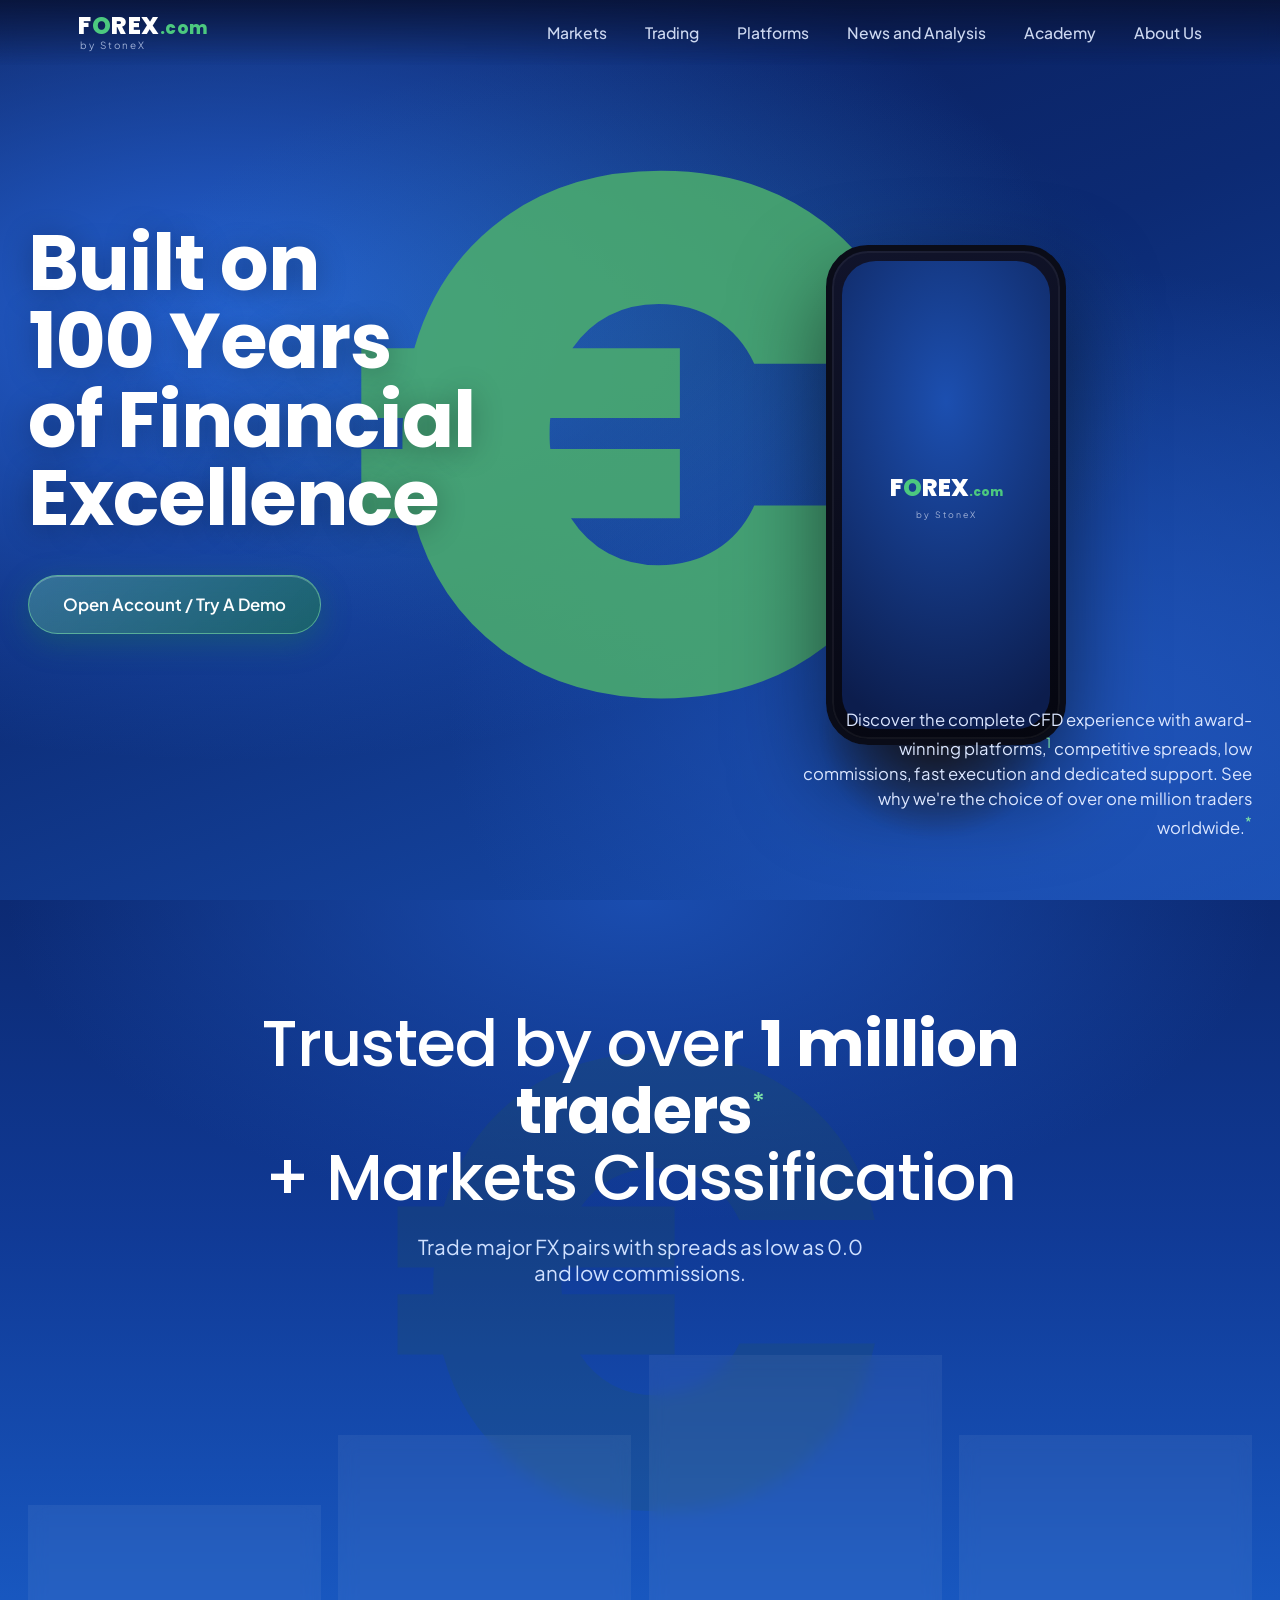
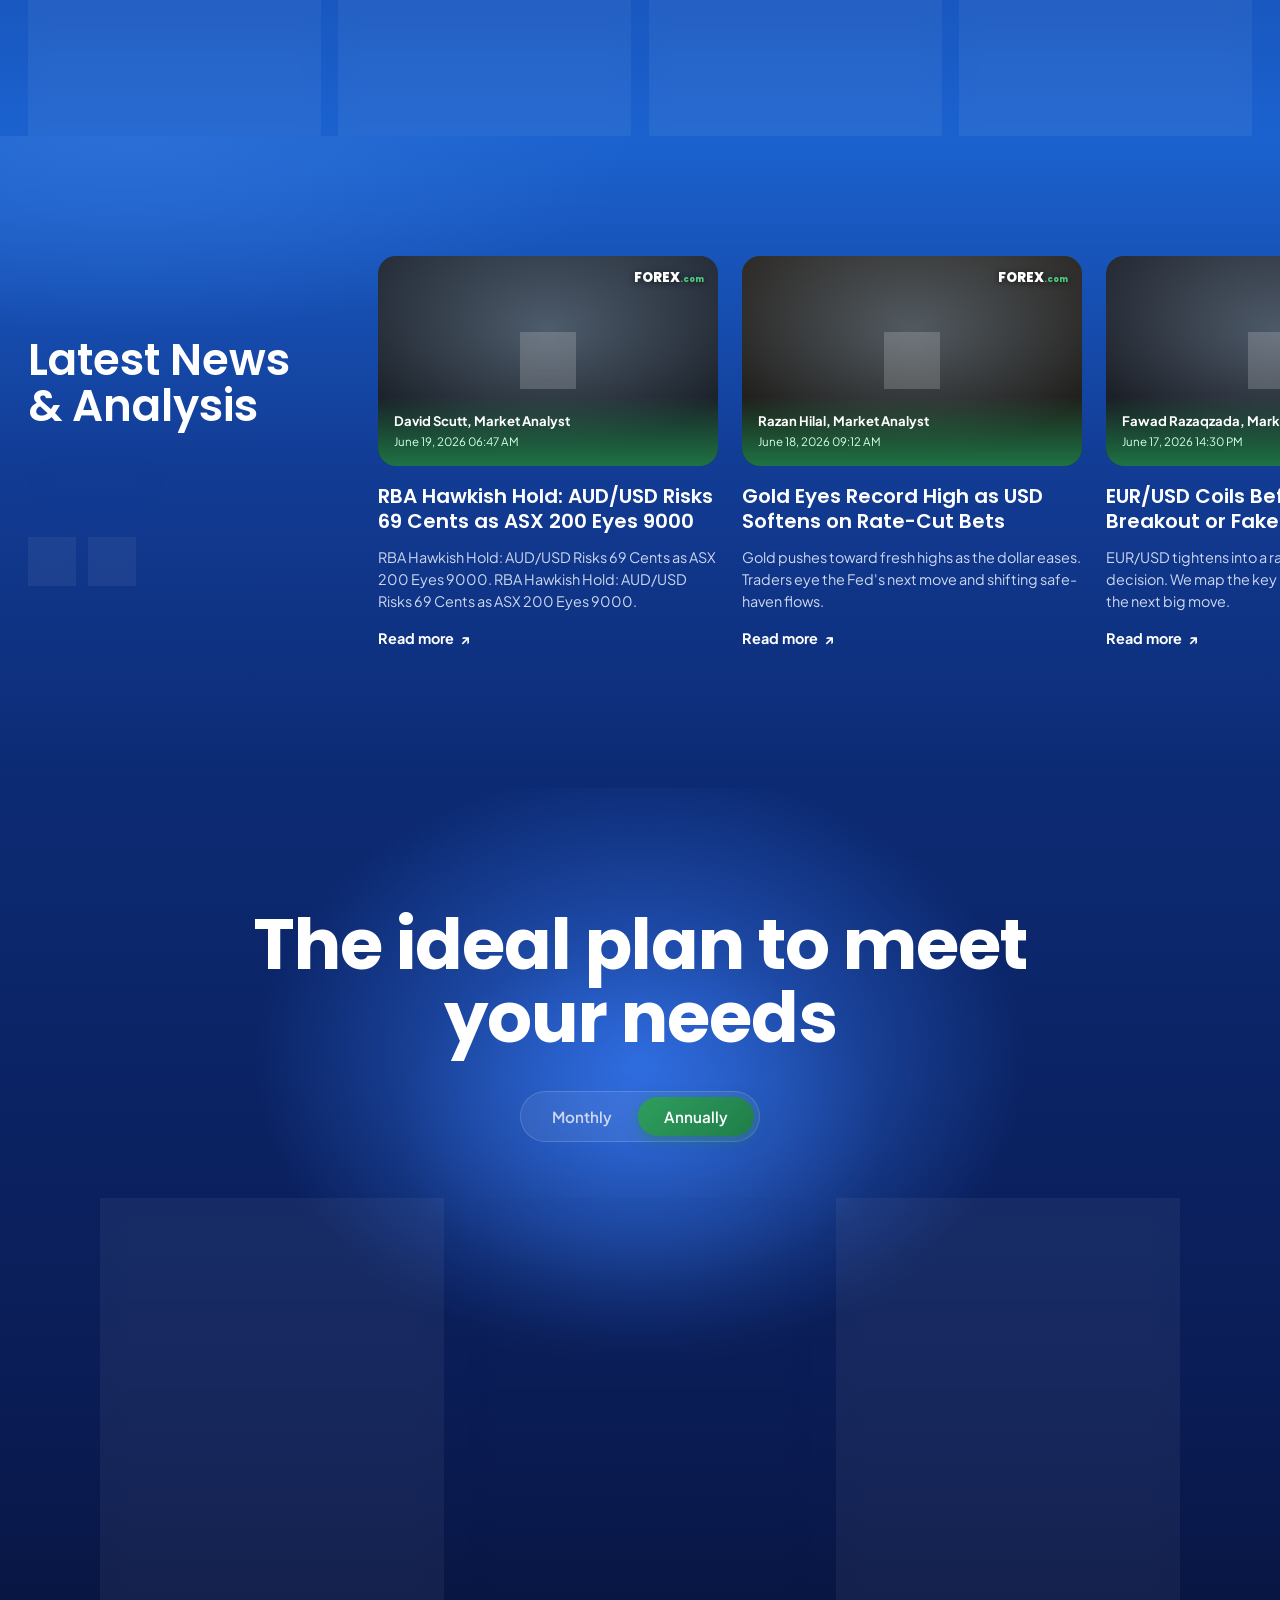
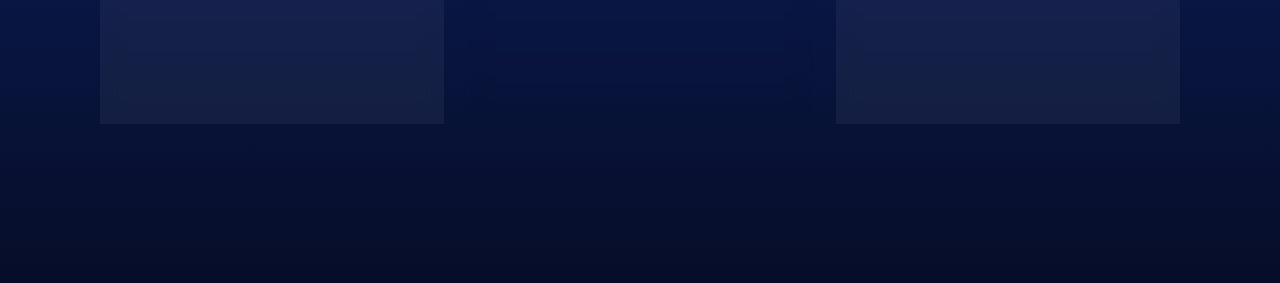
==== index.html @ 493cd73f "1" ====
<!DOCTYPE html>
<html lang="en">
<head>
  <meta charset="UTF-8" />
  <meta name="viewport" content="width=device-width, initial-scale=1.0" />
  <title>FOREX.com — Built on 100 Years of Financial Excellence</title>
  <meta name="description" content="Discover the complete CFD experience with award-winning platforms, competitive spreads, low commissions and dedicated support." />
  <link rel="preconnect" href="https://fonts.googleapis.com" />
  <link rel="preconnect" href="https://fonts.gstatic.com" crossorigin />
  <link href="https://fonts.googleapis.com/css2?family=Plus+Jakarta+Sans:wght@400;500;600;700;800&family=Poppins:wght@500;600;700;800&display=swap" rel="stylesheet" />
  <link rel="stylesheet" href="styles.css" />
</head>
<body>
  <!-- ============ HEADER / NAV ============ -->
  <header class="site-header" id="siteHeader">
    <div class="nav-inner">
      <a href="#" class="brand" aria-label="FOREX.com by StoneX">
        <span class="brand-main">F<span class="brand-o">O</span>REX<span class="brand-dot">.com</span></span>
        <span class="brand-sub">by StoneX</span>
      </a>
      <nav class="main-nav" aria-label="Primary">
        <a href="#">Markets</a>
        <a href="#">Trading</a>
        <a href="#">Platforms</a>
        <a href="#news">News and Analysis</a>
        <a href="#">Academy</a>
        <a href="#">About Us</a>
      </nav>
      <button class="nav-toggle" id="navToggle" aria-label="Toggle menu">
        <span></span><span></span><span></span>
      </button>
    </div>
  </header>

  <main>
    <!-- ============ MODULAR 1 — MASTHEAD ============ -->
    <section class="masthead" id="top">
      <div class="mh-glow"></div>
      <div class="euro-symbol" aria-hidden="true">€</div>

      <div class="mh-content">
        <h1 class="mh-title reveal">Built on 100&nbsp;Years<br>of Financial<br>Excellence</h1>
        <a href="#pricing" class="btn btn-glass-green reveal">Open Account / Try A Demo</a>
      </div>

      <div class="mh-phone reveal" data-parallax="0.12">
        <div class="phone">
          <div class="phone-notch"></div>
          <div class="phone-screen">
            <div class="phone-logo">F<span>O</span>REX<small>.com</small></div>
            <div class="phone-sub">by StoneX</div>
          </div>
        </div>
        <div class="phone-hand" aria-hidden="true"></div>
      </div>

      <p class="mh-tagline reveal">
        Discover the complete CFD experience with award-winning platforms,<sup>1</sup>
        competitive spreads, low commissions, fast execution and dedicated support.
        See why we're the choice of over one million traders worldwide.<sup>*</sup>
      </p>
    </section>

    <!-- ============ MODULAR 2 — CREDIBILITY ============ -->
    <section class="credibility" id="credibility">
      <div class="euro-symbol euro-ghost" aria-hidden="true">€</div>
      <div class="cred-head">
        <h2 class="reveal">Trusted by over <strong>1&nbsp;million traders</strong><sup>*</sup><br>+ Markets Classification</h2>
        <p class="reveal">Trade major FX pairs with spreads as low as 0.0<br>and low commissions.</p>
      </div>

      <div class="markets">
        <article class="market-card mc-sm reveal" style="--i:0">
          <div class="mc-media mc-gold"></div>
          <h3>Gold &amp; Silver</h3>
        </article>
        <article class="market-card mc-md reveal" style="--i:1">
          <div class="mc-media mc-indices"></div>
          <h3>Indices</h3>
        </article>
        <article class="market-card mc-lg reveal" style="--i:2">
          <div class="mc-media mc-forex"></div>
          <h3>Forex</h3>
        </article>
        <article class="market-card mc-md reveal" style="--i:3">
          <div class="mc-media mc-shares"></div>
          <h3>Shares</h3>
        </article>
      </div>
    </section>

    <!-- ============ MODULAR 3 — LATEST NEWS & ANALYSIS ============ -->
    <section class="news" id="news">
      <div class="news-aside reveal">
        <h2>Latest News<br>&amp; Analysis</h2>
        <button class="btn btn-glass-green" type="button">See more</button>
        <div class="news-controls">
          <button class="news-arrow" id="newsPrev" aria-label="Previous">&larr;</button>
          <button class="news-arrow" id="newsNext" aria-label="Next">&rarr;</button>
        </div>
      </div>

      <div class="news-track" id="newsTrack">
        <!-- cards injected/duplicated; base set below -->
        <article class="news-card reveal">
          <div class="nc-thumb">
            <span class="nc-logo">FOREX<small>.com</small></span>
            <button class="nc-play" aria-label="Play video">&#9658;</button>
            <div class="nc-meta">
              <strong>David Scutt, Market Analyst</strong>
              <span>June 19, 2026 06:47 AM</span>
            </div>
          </div>
          <h3>RBA Hawkish Hold: AUD/USD Risks 69 Cents as ASX 200 Eyes 9000</h3>
          <p>RBA Hawkish Hold: AUD/USD Risks 69 Cents as ASX 200 Eyes 9000. RBA Hawkish Hold: AUD/USD Risks 69 Cents as ASX 200 Eyes 9000.</p>
          <a href="#" class="nc-readmore">Read more <span>&#8599;</span></a>
        </article>

        <article class="news-card reveal">
          <div class="nc-thumb nc-thumb-2">
            <span class="nc-logo">FOREX<small>.com</small></span>
            <button class="nc-play" aria-label="Play video">&#9658;</button>
            <div class="nc-meta">
              <strong>Razan Hilal, Market Analyst</strong>
              <span>June 18, 2026 09:12 AM</span>
            </div>
          </div>
          <h3>Gold Eyes Record High as USD Softens on Rate-Cut Bets</h3>
          <p>Gold pushes toward fresh highs as the dollar eases. Traders eye the Fed's next move and shifting safe-haven flows.</p>
          <a href="#" class="nc-readmore">Read more <span>&#8599;</span></a>
        </article>

        <article class="news-card reveal">
          <div class="nc-thumb nc-thumb-3">
            <span class="nc-logo">FOREX<small>.com</small></span>
            <button class="nc-play" aria-label="Play video">&#9658;</button>
            <div class="nc-meta">
              <strong>Fawad Razaqzada, Market Analyst</strong>
              <span>June 17, 2026 14:30 PM</span>
            </div>
          </div>
          <h3>EUR/USD Coils Before ECB: Breakout or Fakeout?</h3>
          <p>EUR/USD tightens into a range ahead of the ECB decision. We map the key levels that could define the next big move.</p>
          <a href="#" class="nc-readmore">Read more <span>&#8599;</span></a>
        </article>

        <article class="news-card reveal">
          <div class="nc-thumb nc-thumb-4">
            <span class="nc-logo">FOREX<small>.com</small></span>
            <button class="nc-play" aria-label="Play video">&#9658;</button>
            <div class="nc-meta">
              <strong>Matt Weller, Global Head of Research</strong>
              <span>June 16, 2026 11:05 AM</span>
            </div>
          </div>
          <h3>S&amp;P 500 at All-Time Highs: How Far Can the Rally Run?</h3>
          <p>Equities grind higher as breadth improves. We break down the technical and macro drivers behind the move.</p>
          <a href="#" class="nc-readmore">Read more <span>&#8599;</span></a>
        </article>
      </div>
    </section>

    <!-- ============ MODULAR 4 — PRICING ============ -->
    <section class="pricing" id="pricing">
      <div class="pr-glow"></div>
      <h2 class="pr-title reveal">The ideal plan to meet<br>your needs</h2>

      <div class="billing-toggle reveal" role="group" aria-label="Billing period">
        <button class="bt-option" data-period="monthly">Monthly</button>
        <button class="bt-option active" data-period="annually">Annually</button>
        <span class="bt-pill" aria-hidden="true"></span>
      </div>

      <div class="plans">
        <!-- Starter -->
        <article class="plan reveal">
          <h3>Starter</h3>
          <p class="plan-desc">You are beginning your shared journey.</p>
          <div class="plan-price"><span class="amount" data-monthly="$0.5" data-annually="$4.5">$4.5</span> <span class="period" data-monthly="a single payment" data-annually="a single payment">a single payment</span></div>
          <button class="btn btn-outline-green">Try Now</button>
          <ul class="plan-features">
            <li>Lorem Ipsum is simply dummy text of</li>
            <li>Lorem Ipsum is simply dummy</li>
            <li>Premium Phone Support</li>
            <li>Lorem Ipsum has been the industry's</li>
            <li>The point of using lorem offer</li>
          </ul>
        </article>

        <!-- Core (popular) -->
        <article class="plan plan-popular reveal">
          <div class="plan-top">
            <h3>Core</h3>
            <span class="badge">Popular</span>
          </div>
          <p class="plan-desc">You are experienced — this isn't your drive.</p>
          <div class="plan-price"><span class="amount" data-monthly="$9.99" data-annually="$99.99">$99.99</span> <span class="period" data-monthly="/month" data-annually="/annual">/annual</span></div>
          <button class="btn btn-glass-green">Get Started Now</button>
          <ul class="plan-features">
            <li>Lorem Ipsum is simply dummy text of</li>
            <li>Lorem Ipsum is simply dummy</li>
            <li>Premium Phone Support</li>
            <li>Lorem Ipsum has been the industry's</li>
            <li>The point of using lorem offer</li>
          </ul>
        </article>

        <!-- Enterprise -->
        <article class="plan reveal">
          <h3>Enterprise</h3>
          <p class="plan-desc">Value for money, everything essential plus.</p>
          <div class="plan-price"><span class="amount" data-monthly="$30.9" data-annually="$300.9">$300.9</span> <span class="period" data-monthly="/month" data-annually="/annual">/annual</span></div>
          <button class="btn btn-outline-green">Subscribe</button>
          <ul class="plan-features">
            <li>Lorem Ipsum is simply dummy text of</li>
            <li>Lorem Ipsum is simply dummy</li>
            <li>Premium Phone Support</li>
            <li>Lorem Ipsum has been the industry's</li>
            <li>The point of using lorem offer</li>
          </ul>
        </article>
      </div>
    </section>
  </main>

  <!-- ============ STICKY ACCOUNT-OPENING GLASS CTA ============ -->
  <div class="account-bar" id="accountBar" aria-label="Open your account in 3 steps">
    <div class="ab-steps">
      <div class="ab-step"><span class="ab-num">1</span><span class="ab-label">Register</span></div>
      <span class="ab-divider"></span>
      <div class="ab-step"><span class="ab-num">2</span><span class="ab-label">Fund</span></div>
      <span class="ab-divider"></span>
      <div class="ab-step"><span class="ab-num">3</span><span class="ab-label">Trade</span></div>
    </div>
    <a href="#" class="btn btn-glass-green ab-cta">Open Account</a>
  </div>

  <script src="script.js"></script>
</body>
</html>
---- styles.css ----
/* ===================================================
   FOREX.com Microsite — Design System
   =================================================== */
:root {
  --navy-900: #060d28;
  --navy-800: #0a163c;
  --navy-700: #0e2257;
  --navy-600: #143a8f;
  --blue-500: #1e5bd6;
  --blue-400: #3b82f6;
  --blue-glow: #2e6bff;

  --green-300: #7fe6a6;
  --green-400: #4cc97f;
  --green-500: #2f9e5e;
  --green-600: #1f7d49;

  --white: #ffffff;
  --ink-200: #cdd8f0;
  --ink-300: #9fb0d6;

  --glass-bg: rgba(255, 255, 255, 0.06);
  --glass-brd: rgba(255, 255, 255, 0.16);

  --radius: 22px;
  --maxw: 1180px;

  --font-head: "Poppins", "Plus Jakarta Sans", sans-serif;
  --font-body: "Plus Jakarta Sans", system-ui, sans-serif;
}

* { margin: 0; padding: 0; box-sizing: border-box; }

html { scroll-behavior: smooth; }

body {
  font-family: var(--font-body);
  color: var(--white);
  background: var(--navy-900);
  overflow-x: hidden;
  -webkit-font-smoothing: antialiased;
}

img { max-width: 100%; display: block; }
a { text-decoration: none; color: inherit; }

/* ===================== BUTTONS ===================== */
.btn {
  display: inline-flex;
  align-items: center;
  justify-content: center;
  font-family: var(--font-body);
  font-weight: 600;
  font-size: 1rem;
  border: none;
  cursor: pointer;
  border-radius: 999px;
  padding: 16px 30px;
  color: var(--white);
  transition: transform .25s ease, box-shadow .25s ease, background .25s ease;
  white-space: nowrap;
}
.btn:active { transform: scale(.97); }

.btn-glass-green {
  background: linear-gradient(135deg, rgba(127,230,166,.30), rgba(31,125,73,.55));
  border: 1px solid rgba(127,230,166,.55);
  backdrop-filter: blur(10px);
  -webkit-backdrop-filter: blur(10px);
  box-shadow: 0 8px 30px rgba(31,125,73,.35), inset 0 1px 0 rgba(255,255,255,.25);
}
.btn-glass-green:hover {
  transform: translateY(-3px);
  box-shadow: 0 14px 40px rgba(47,158,94,.55), inset 0 1px 0 rgba(255,255,255,.35);
  background: linear-gradient(135deg, rgba(127,230,166,.45), rgba(31,125,73,.7));
}

.btn-outline-green {
  background: linear-gradient(135deg, rgba(47,158,94,.35), rgba(20,58,143,.15));
  border: 1px solid rgba(127,230,166,.4);
  width: 100%;
}
.btn-outline-green:hover {
  transform: translateY(-3px);
  background: linear-gradient(135deg, rgba(47,158,94,.55), rgba(20,58,143,.25));
  box-shadow: 0 12px 30px rgba(47,158,94,.4);
}

/* ===================== HEADER / NAV ===================== */
.site-header {
  position: fixed;
  inset: 0 0 auto 0;
  z-index: 100;
  padding: 14px 0;
  background: linear-gradient(180deg, rgba(8,18,52,.85), rgba(8,18,52,0));
  backdrop-filter: blur(8px);
  -webkit-backdrop-filter: blur(8px);
  transition: background .3s ease, padding .3s ease;
}
.site-header.scrolled {
  background: rgba(7,14,40,.9);
  padding: 8px 0;
  box-shadow: 0 8px 30px rgba(0,0,0,.35);
}
.nav-inner {
  max-width: var(--maxw);
  margin: 0 auto;
  padding: 0 28px;
  display: flex;
  align-items: center;
  justify-content: space-between;
  gap: 24px;
}
.brand { display: flex; flex-direction: column; line-height: 1; }
.brand-main { font-family: var(--font-head); font-weight: 800; font-size: 1.5rem; letter-spacing: .5px; }
.brand-o, .brand-dot { color: var(--green-400); }
.brand-dot { font-size: .7em; }
.brand-sub { font-size: .62rem; letter-spacing: 2px; color: var(--ink-300); margin-top: 3px; padding-left: 2px; }

.main-nav { display: flex; gap: 38px; }
.main-nav a {
  font-size: .98rem;
  color: var(--ink-200);
  font-weight: 500;
  position: relative;
  transition: color .2s ease;
}
.main-nav a::after {
  content: "";
  position: absolute;
  left: 0; bottom: -6px;
  width: 0; height: 2px;
  background: var(--green-400);
  transition: width .25s ease;
  border-radius: 2px;
}
.main-nav a:hover { color: var(--white); }
.main-nav a:hover::after { width: 100%; }

.nav-toggle { display: none; flex-direction: column; gap: 5px; background: none; border: none; cursor: pointer; }
.nav-toggle span { width: 26px; height: 2px; background: var(--white); border-radius: 2px; transition: .3s; }

/* ===================== EURO SYMBOL ===================== */
.euro-symbol {
  position: absolute;
  font-family: var(--font-head);
  font-weight: 800;
  color: var(--green-500);
  opacity: .9;
  z-index: 0;
  user-select: none;
  pointer-events: none;
}

/* ===================== MODULAR 1 — MASTHEAD ===================== */
.masthead {
  position: relative;
  min-height: 100vh;
  padding: 150px 28px 60px;
  max-width: 100%;
  overflow: hidden;
  background:
    radial-gradient(120% 90% at 18% 35%, #2563d6 0%, rgba(37,99,214,0) 55%),
    radial-gradient(100% 100% at 85% 80%, #1f53b8 0%, rgba(31,83,184,0) 50%),
    linear-gradient(160deg, #0a1b52 0%, #0c2a73 45%, #1850b4 100%);
  display: grid;
  grid-template-columns: 1fr 1fr;
  grid-template-rows: 1fr auto;
  align-items: center;
}
.mh-glow {
  position: absolute; inset: 0;
  background: radial-gradient(60% 50% at 50% 40%, rgba(76,201,127,.10), transparent 70%);
  pointer-events: none;
}
.masthead .euro-symbol {
  font-size: 46rem;
  top: 50%;
  left: 50%;
  transform: translate(-50%, -52%);
  line-height: .8;
  opacity: .85;
  color: #4caf6d;
}
.mh-content { position: relative; z-index: 3; grid-column: 1; align-self: center; }
.mh-title {
  font-family: var(--font-head);
  font-weight: 700;
  font-size: clamp(2.6rem, 6vw, 5rem);
  line-height: 1.02;
  letter-spacing: -1px;
  margin-bottom: 38px;
  text-shadow: 0 4px 30px rgba(0,0,0,.3);
}
.mh-content .btn { font-size: 1.05rem; padding: 18px 34px; }

.mh-phone {
  position: relative;
  z-index: 2;
  grid-column: 2;
  grid-row: 1 / span 2;
  align-self: center;
  justify-self: center;
  height: 100%;
  min-height: 540px;
  display: flex;
  align-items: center;
  justify-content: center;
}
.phone {
  position: relative;
  width: 240px;
  height: 500px;
  border-radius: 42px;
  background: linear-gradient(160deg, #11142b, #05060f);
  border: 6px solid #0a0c18;
  box-shadow: 0 40px 90px rgba(0,0,0,.55), inset 0 0 0 2px rgba(255,255,255,.05);
  z-index: 2;
}
.phone-notch {
  position: absolute; top: 14px; left: 50%; transform: translateX(-50%);
  width: 90px; height: 22px; background: #05060f; border-radius: 14px;
}
.phone-screen {
  position: absolute; inset: 10px;
  border-radius: 34px;
  background: radial-gradient(120% 90% at 50% 30%, #1c4fb0, #0c1d4d 80%);
  display: flex; flex-direction: column; align-items: center; justify-content: center;
}
.phone-logo { font-family: var(--font-head); font-weight: 800; font-size: 1.5rem; }
.phone-logo span { color: var(--green-400); }
.phone-logo small { font-size: .5em; color: var(--green-400); }
.phone-sub { font-size: .55rem; letter-spacing: 2px; color: var(--ink-300); margin-top: 4px; }
.phone-hand {
  position: absolute;
  bottom: -40px; right: -30px;
  width: 320px; height: 300px;
  background: radial-gradient(closest-side, rgba(40,28,22,.85), rgba(40,28,22,0) 72%);
  filter: blur(2px);
  z-index: 1;
}

.mh-tagline {
  grid-column: 2;
  grid-row: 2;
  position: relative;
  z-index: 3;
  text-align: right;
  font-size: clamp(.95rem, 1.3vw, 1.18rem);
  line-height: 1.5;
  color: #dbe6ff;
  max-width: 460px;
  justify-self: end;
  align-self: end;
  margin-top: auto;
}
.mh-tagline sup { color: var(--green-300); }

/* ===================== MODULAR 2 — CREDIBILITY ===================== */
.credibility {
  position: relative;
  padding: 110px 28px 0;
  overflow: hidden;
  background:
    radial-gradient(90% 70% at 50% 0%, #1a4db0 0%, rgba(20,58,143,0) 55%),
    linear-gradient(180deg, #0c2a73 0%, #103a96 40%, #1b62cf 100%);
}
.euro-ghost {
  font-size: 40rem;
  top: 46%;
  left: 50%;
  transform: translate(-50%, -50%);
  color: rgba(40,90,70,.45);
  opacity: .4;
}
.cred-head { position: relative; z-index: 2; text-align: center; max-width: 980px; margin: 0 auto; }
.cred-head h2 {
  font-family: var(--font-head);
  font-weight: 500;
  font-size: clamp(2rem, 5vw, 4.3rem);
  line-height: 1.05;
  letter-spacing: -1px;
}
.cred-head h2 strong { font-weight: 700; }
.cred-head h2 sup { color: var(--green-300); font-size: .4em; vertical-align: super; }
.cred-head p {
  margin-top: 22px;
  font-size: clamp(1rem, 1.6vw, 1.45rem);
  color: #cfe0ff;
  font-weight: 400;
}

.markets {
  position: relative;
  z-index: 2;
  max-width: 1240px;
  margin: 70px auto 0;
  display: grid;
  grid-template-columns: repeat(4, 1fr);
  align-items: end;
  gap: 18px;
}
.market-card {
  position: relative;
  border-radius: 26px 26px 0 0;
  border: 1px solid rgba(255,255,255,.18);
  border-bottom: none;
  overflow: hidden;
  display: flex;
  align-items: flex-end;
  padding: 26px;
  background: var(--glass-bg);
  backdrop-filter: blur(8px);
  -webkit-backdrop-filter: blur(8px);
  transition: transform .35s ease, box-shadow .35s ease;
}
.mc-sm { height: 230px; }
.mc-md { height: 300px; }
.mc-lg { height: 380px; transform: translateY(-10px); }
.market-card:hover { transform: translateY(-12px); box-shadow: 0 -10px 50px rgba(0,0,0,.4); }
.mc-lg:hover { transform: translateY(-22px); }
.mc-media { position: absolute; inset: 0; z-index: -1; opacity: .9; }
.mc-gold { background: linear-gradient(180deg, rgba(10,40,90,.2), rgba(210,170,90,.55)); }
.mc-indices { background: linear-gradient(180deg, rgba(10,40,90,.3), rgba(30,90,170,.6)); }
.mc-forex {
  background:
    linear-gradient(180deg, rgba(5,20,55,.35), rgba(8,28,70,.85)),
    repeating-linear-gradient(115deg, rgba(80,180,255,.10) 0 6px, transparent 6px 14px);
}
.mc-shares { background: linear-gradient(180deg, rgba(10,40,90,.25), rgba(25,75,160,.55)); }
.market-card h3 {
  font-family: var(--font-head);
  font-weight: 700;
  font-size: clamp(1.4rem, 2.4vw, 2.3rem);
  letter-spacing: .5px;
  text-shadow: 0 2px 16px rgba(0,0,0,.5);
}

/* ===================== MODULAR 3 — NEWS ===================== */
.news {
  position: relative;
  padding: 110px 0 110px 28px;
  background:
    radial-gradient(80% 60% at 10% 0%, #2b6fd6 0%, rgba(43,111,214,0) 50%),
    linear-gradient(180deg, #1b62cf 0%, #123c95 50%, #0c2a73 100%);
  display: grid;
  grid-template-columns: 320px 1fr;
  gap: 30px;
  align-items: center;
  overflow: hidden;
}
.news-aside { position: relative; z-index: 3; }
.news-aside h2 {
  font-family: var(--font-head);
  font-weight: 600;
  font-size: clamp(2rem, 3.4vw, 3.2rem);
  line-height: 1.05;
  margin-bottom: 28px;
}
.news-controls { display: flex; gap: 12px; margin-top: 26px; }
.news-arrow {
  width: 48px; height: 48px; border-radius: 50%;
  background: var(--glass-bg);
  border: 1px solid var(--glass-brd);
  color: var(--white);
  font-size: 1.2rem; cursor: pointer;
  backdrop-filter: blur(8px);
  transition: background .2s ease, transform .2s ease;
}
.news-arrow:hover { background: rgba(127,230,166,.25); transform: translateY(-2px); }

.news-track {
  display: flex;
  gap: 24px;
  overflow-x: auto;
  padding: 10px 28px 30px 4px;
  scroll-snap-type: x mandatory;
  scrollbar-width: none;
}
.news-track::-webkit-scrollbar { display: none; }

.news-card {
  flex: 0 0 340px;
  scroll-snap-align: start;
}
.nc-thumb {
  position: relative;
  height: 210px;
  border-radius: 18px;
  overflow: hidden;
  background: linear-gradient(180deg, #2a3340 0%, #161b22 100%);
  display: flex;
  align-items: flex-end;
}
.nc-thumb::before {
  content: "";
  position: absolute; inset: 0;
  background: radial-gradient(60% 60% at 50% 35%, rgba(120,140,160,.5), rgba(20,25,32,.2));
}
.nc-thumb-2 { background: linear-gradient(180deg, #34302a 0%, #1a1712 100%); }
.nc-thumb-3 { background: linear-gradient(180deg, #2a2f3a 0%, #14161d 100%); }
.nc-thumb-4 { background: linear-gradient(180deg, #283440 0%, #121820 100%); }
.nc-logo {
  position: absolute; top: 12px; right: 14px;
  font-family: var(--font-head); font-weight: 800; font-size: .85rem;
  z-index: 2; text-shadow: 0 1px 6px rgba(0,0,0,.6);
}
.nc-logo small { color: var(--green-400); font-size: .6em; }
.nc-play {
  position: absolute; top: 50%; left: 50%; transform: translate(-50%,-50%);
  width: 56px; height: 56px; border-radius: 50%;
  background: rgba(255,255,255,.18);
  border: 1px solid rgba(255,255,255,.4);
  color: #fff; font-size: 1.1rem; cursor: pointer;
  backdrop-filter: blur(6px);
  z-index: 3;
  display: flex; align-items: center; justify-content: center; padding-left: 4px;
  transition: transform .2s ease, background .2s ease;
}
.nc-play:hover { transform: translate(-50%,-50%) scale(1.1); background: rgba(76,201,127,.45); }
.nc-meta {
  position: relative; z-index: 2;
  width: 100%;
  padding: 16px;
  background: linear-gradient(180deg, rgba(31,125,73,0) 0%, rgba(31,125,73,.9) 100%);
}
.nc-meta strong { display: block; font-size: .82rem; }
.nc-meta span { font-size: .72rem; color: #d6ffe6; }
.news-card h3 {
  font-family: var(--font-head);
  font-weight: 600;
  font-size: 1.25rem;
  line-height: 1.25;
  margin: 18px 0 12px;
}
.news-card p { font-size: .9rem; color: var(--ink-200); line-height: 1.55; }
.nc-readmore {
  display: inline-flex; align-items: center; gap: 6px;
  margin-top: 16px; font-weight: 700; font-size: .9rem;
}
.nc-readmore span { transition: transform .2s ease; }
.nc-readmore:hover span { transform: translate(3px,-3px); }

/* ===================== MODULAR 4 — PRICING ===================== */
.pricing {
  position: relative;
  padding: 120px 28px 160px;
  overflow: hidden;
  text-align: center;
  background:
    radial-gradient(50% 45% at 50% 25%, #2b66d6 0%, rgba(43,102,214,0) 60%),
    linear-gradient(180deg, #0c2a73 0%, #0a1b52 60%, #060d28 100%);
}
.pr-glow {
  position: absolute; top: 8%; left: 50%; transform: translateX(-50%);
  width: 700px; height: 500px;
  background: radial-gradient(closest-side, rgba(60,130,255,.35), transparent 70%);
  pointer-events: none;
}
.pr-title {
  position: relative; z-index: 2;
  font-family: var(--font-head);
  font-weight: 700;
  font-size: clamp(2.4rem, 5.5vw, 4.6rem);
  line-height: 1.05;
  letter-spacing: -1px;
}
.billing-toggle {
  position: relative; z-index: 2;
  display: inline-flex;
  margin: 36px 0 56px;
  padding: 5px;
  border-radius: 999px;
  background: rgba(255,255,255,.07);
  border: 1px solid var(--glass-brd);
  backdrop-filter: blur(8px);
}
.bt-option {
  position: relative; z-index: 2;
  border: none; background: none; cursor: pointer;
  color: var(--ink-200);
  font-family: var(--font-body); font-weight: 600; font-size: .95rem;
  padding: 10px 26px; border-radius: 999px;
  transition: color .25s ease;
}
.bt-option.active { color: var(--white); }
.bt-pill {
  position: absolute; z-index: 1; top: 5px; bottom: 5px;
  border-radius: 999px;
  background: linear-gradient(135deg, var(--green-500), var(--green-600));
  box-shadow: 0 4px 14px rgba(31,125,73,.5);
  transition: transform .3s ease, width .3s ease;
}

.plans {
  position: relative; z-index: 2;
  display: grid;
  grid-template-columns: repeat(3, 1fr);
  gap: 24px;
  max-width: 1080px;
  margin: 0 auto;
  text-align: left;
}
.plan {
  border-radius: var(--radius);
  border: 1px solid rgba(255,255,255,.14);
  background: rgba(255,255,255,.05);
  backdrop-filter: blur(10px);
  -webkit-backdrop-filter: blur(10px);
  padding: 34px 30px;
  transition: transform .35s ease, box-shadow .35s ease, border-color .35s ease;
}
.plan:hover {
  transform: translateY(-10px);
  border-color: rgba(127,230,166,.5);
  box-shadow: 0 24px 60px rgba(0,0,0,.45);
}
.plan-popular {
  background: linear-gradient(165deg, rgba(76,201,127,.32), rgba(20,58,143,.25));
  border-color: rgba(127,230,166,.4);
  box-shadow: 0 20px 60px rgba(31,125,73,.3);
}
.plan-top { display: flex; align-items: center; justify-content: space-between; }
.plan h3 { font-family: var(--font-head); font-weight: 600; font-size: 1.7rem; }
.badge {
  font-size: .72rem; font-weight: 600;
  padding: 5px 12px; border-radius: 999px;
  background: rgba(0,0,0,.35);
  border: 1px solid rgba(255,255,255,.25);
}
.plan-desc { margin: 12px 0 22px; color: var(--ink-200); font-size: .95rem; }
.plan-price { margin-bottom: 22px; }
.plan-price .amount { font-family: var(--font-head); font-weight: 700; font-size: 2.3rem; }
.plan-price .period { font-size: .9rem; color: var(--ink-200); }
.plan .btn { margin-bottom: 26px; }
.plan-features { list-style: none; display: flex; flex-direction: column; gap: 14px; }
.plan-features li {
  position: relative;
  padding-left: 34px;
  font-size: .92rem;
  color: #e3ecff;
}
.plan-features li::before {
  content: "";
  position: absolute; left: 0; top: 50%; transform: translateY(-50%);
  width: 22px; height: 22px; border-radius: 50%;
  background: var(--green-500);
  background-image: url("data:image/svg+xml,%3Csvg xmlns='http://www.w3.org/2000/svg' viewBox='0 0 24 24' fill='none' stroke='white' stroke-width='3' stroke-linecap='round' stroke-linejoin='round'%3E%3Cpath d='M20 6 9 17l-5-5'/%3E%3C/svg%3E");
  background-size: 13px; background-repeat: no-repeat; background-position: center;
}

/* ===================== STICKY ACCOUNT-OPENING GLASS CTA ===================== */
.account-bar {
  position: fixed;
  left: 50%;
  bottom: 26px;
  transform: translate(-50%, 140%);
  z-index: 90;
  display: flex;
  align-items: center;
  gap: 28px;
  padding: 12px 14px 12px 28px;
  border-radius: 999px;
  background: rgba(255,255,255,.10);
  border: 1px solid rgba(255,255,255,.22);
  backdrop-filter: blur(18px) saturate(180%);
  -webkit-backdrop-filter: blur(18px) saturate(180%);
  box-shadow: 0 18px 60px rgba(0,0,0,.45), inset 0 1px 0 rgba(255,255,255,.3);
  opacity: 0;
  transition: transform .5s cubic-bezier(.16,1,.3,1), opacity .4s ease;
}
.account-bar.show { transform: translate(-50%, 0); opacity: 1; }
.ab-steps { display: flex; align-items: center; gap: 18px; }
.ab-step { display: flex; align-items: center; gap: 10px; }
.ab-num {
  width: 28px; height: 28px; border-radius: 50%;
  display: grid; place-items: center;
  font-weight: 700; font-size: .9rem;
  background: linear-gradient(135deg, var(--green-400), var(--green-600));
  box-shadow: 0 2px 10px rgba(31,125,73,.5);
}
.ab-label { font-weight: 600; font-size: .95rem; }
.ab-divider { width: 26px; height: 1px; background: rgba(255,255,255,.35); }
.ab-cta { padding: 12px 26px; font-size: .95rem; }

/* ===================== REVEAL ANIMATION ===================== */
.reveal { opacity: 0; transform: translateY(34px); transition: opacity .7s ease, transform .7s cubic-bezier(.16,1,.3,1); }
.reveal.in { opacity: 1; transform: none; }
.market-card.reveal { transition-delay: calc(var(--i) * .1s); }

/* ===================== CAPTURE MODE (screenshot only) ===================== */
html.capture .reveal { opacity: 1 !important; transform: none !important; }
html.capture .masthead { min-height: 760px; }

/* ===================== RESPONSIVE ===================== */
@media (max-width: 980px) {
  .main-nav { display: none; }
  .nav-toggle { display: flex; }
  .masthead { grid-template-columns: 1fr; grid-template-rows: auto auto auto; padding-top: 120px; text-align: center; }
  .mh-content { grid-column: 1; }
  .mh-content .btn { margin: 0 auto; }
  .mh-phone { grid-column: 1; grid-row: 2; min-height: 420px; }
  .mh-tagline { grid-column: 1; grid-row: 3; text-align: center; justify-self: center; margin-top: 30px; }
  .masthead .euro-symbol { font-size: 32rem; }
  .markets { grid-template-columns: repeat(2, 1fr); }
  .mc-lg { grid-column: span 2; }
  .news { grid-template-columns: 1fr; padding-right: 0; }
  .news-aside { padding-right: 28px; }
  .plans { grid-template-columns: 1fr; max-width: 460px; }
  .euro-ghost { font-size: 26rem; }
}
@media (max-width: 560px) {
  .mh-title { font-size: 2.4rem; }
  .markets { grid-template-columns: 1fr; }
  .mc-lg { grid-column: span 1; }
  .account-bar { gap: 14px; padding: 10px 10px 10px 18px; width: calc(100% - 24px); justify-content: space-between; }
  .ab-label { display: none; }
  .ab-steps { gap: 10px; }
  .ab-divider { width: 14px; }
}
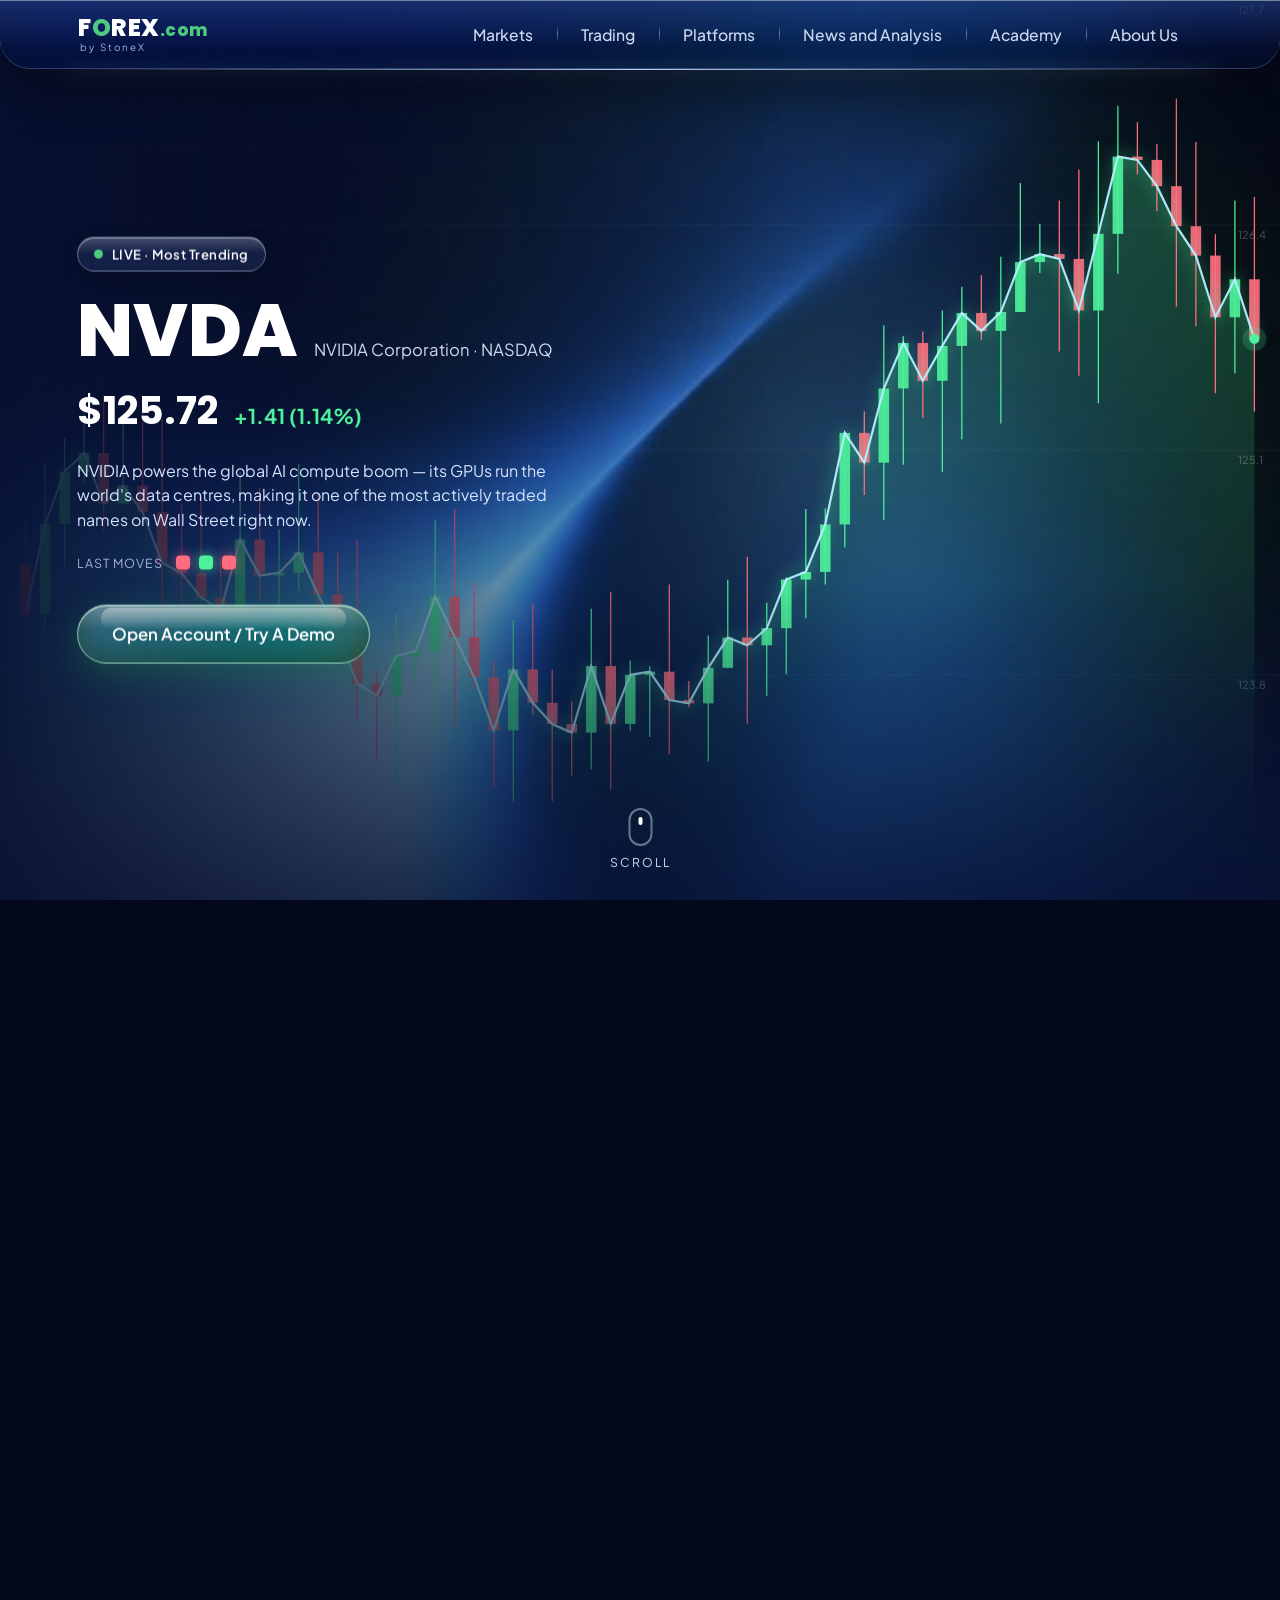
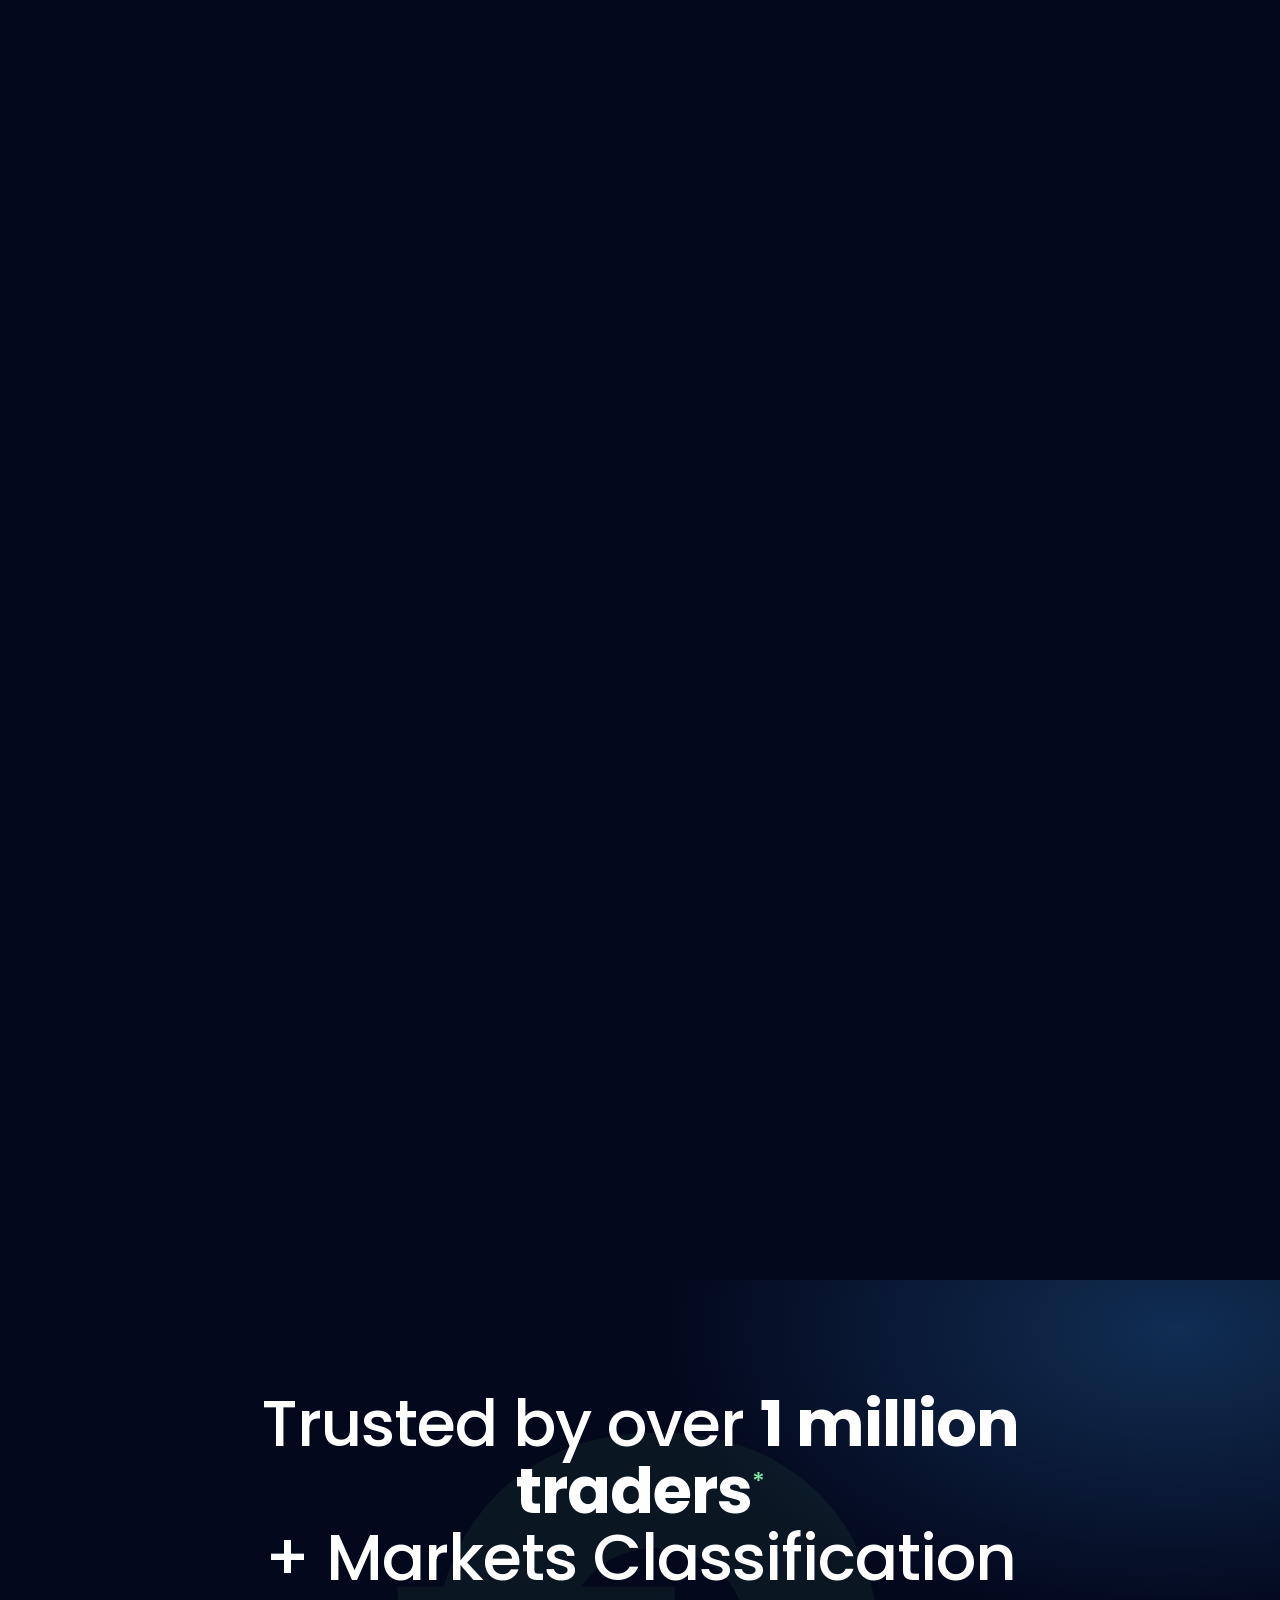
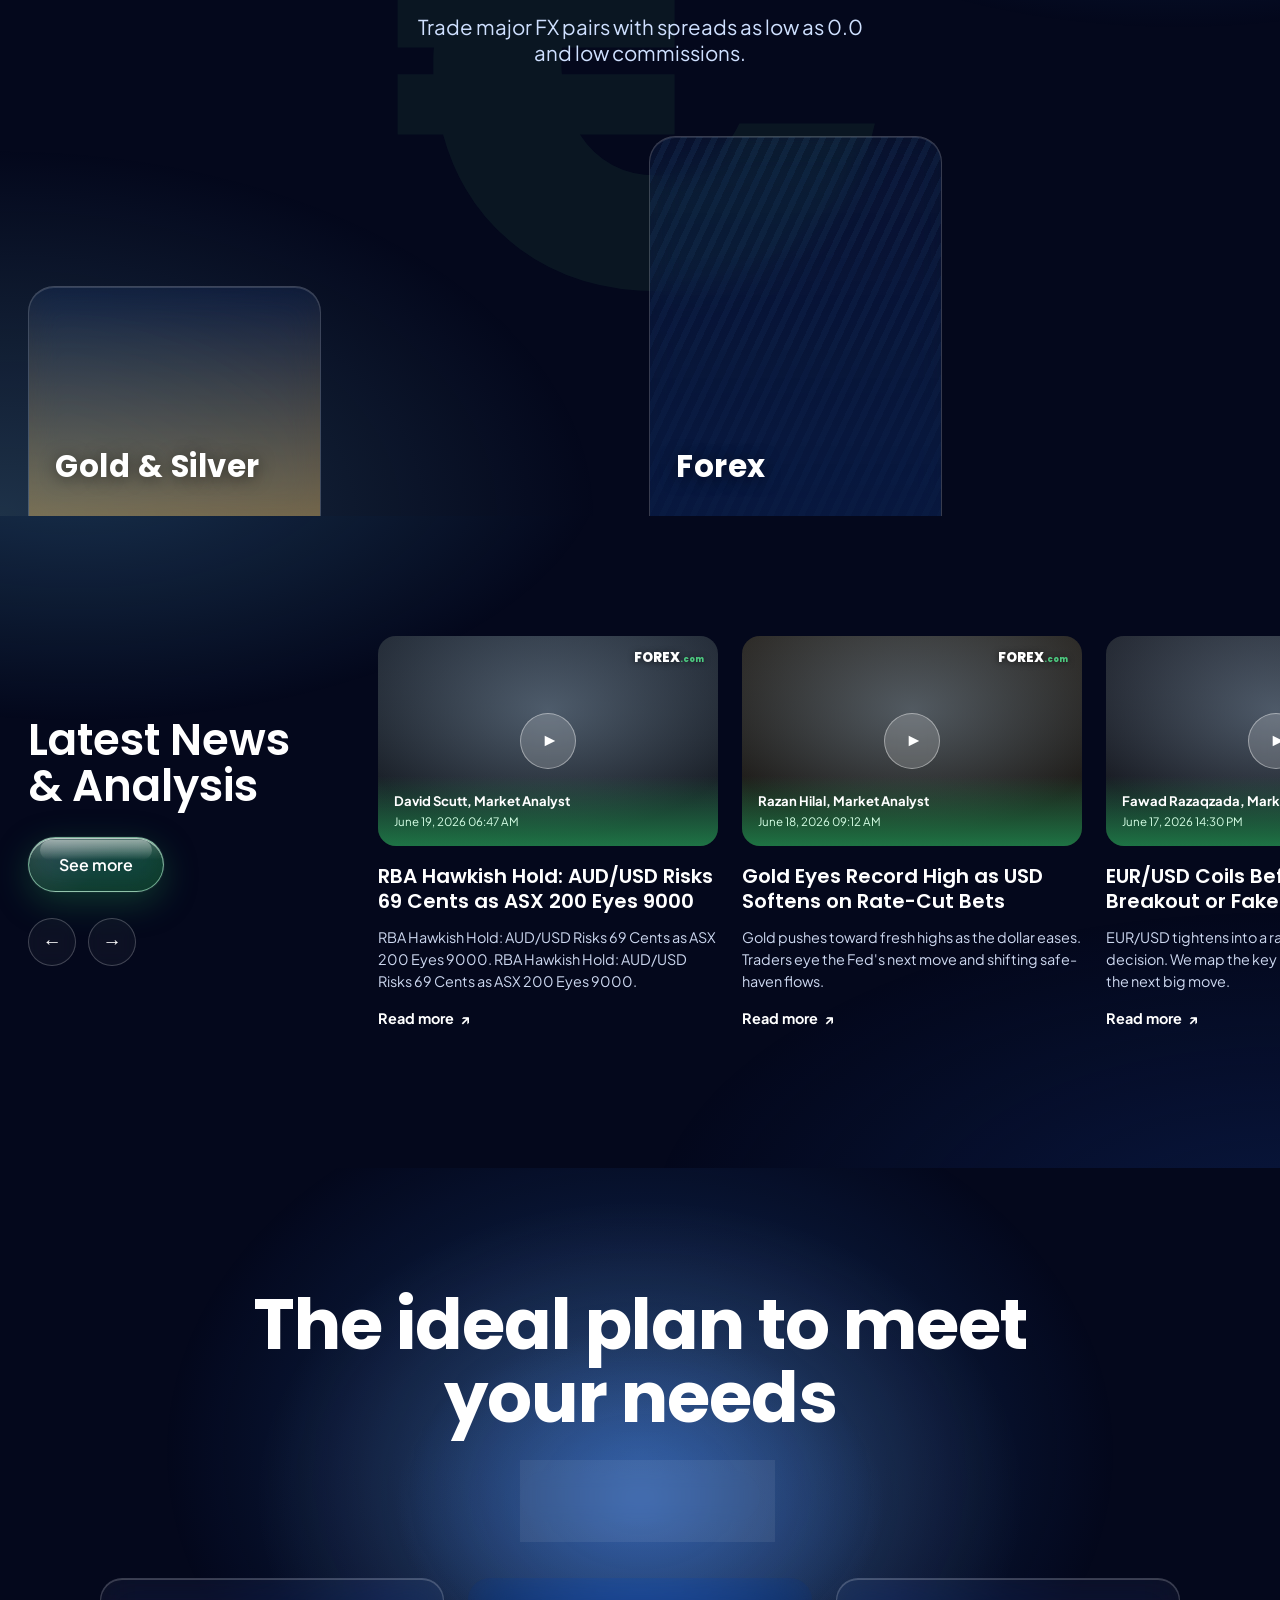
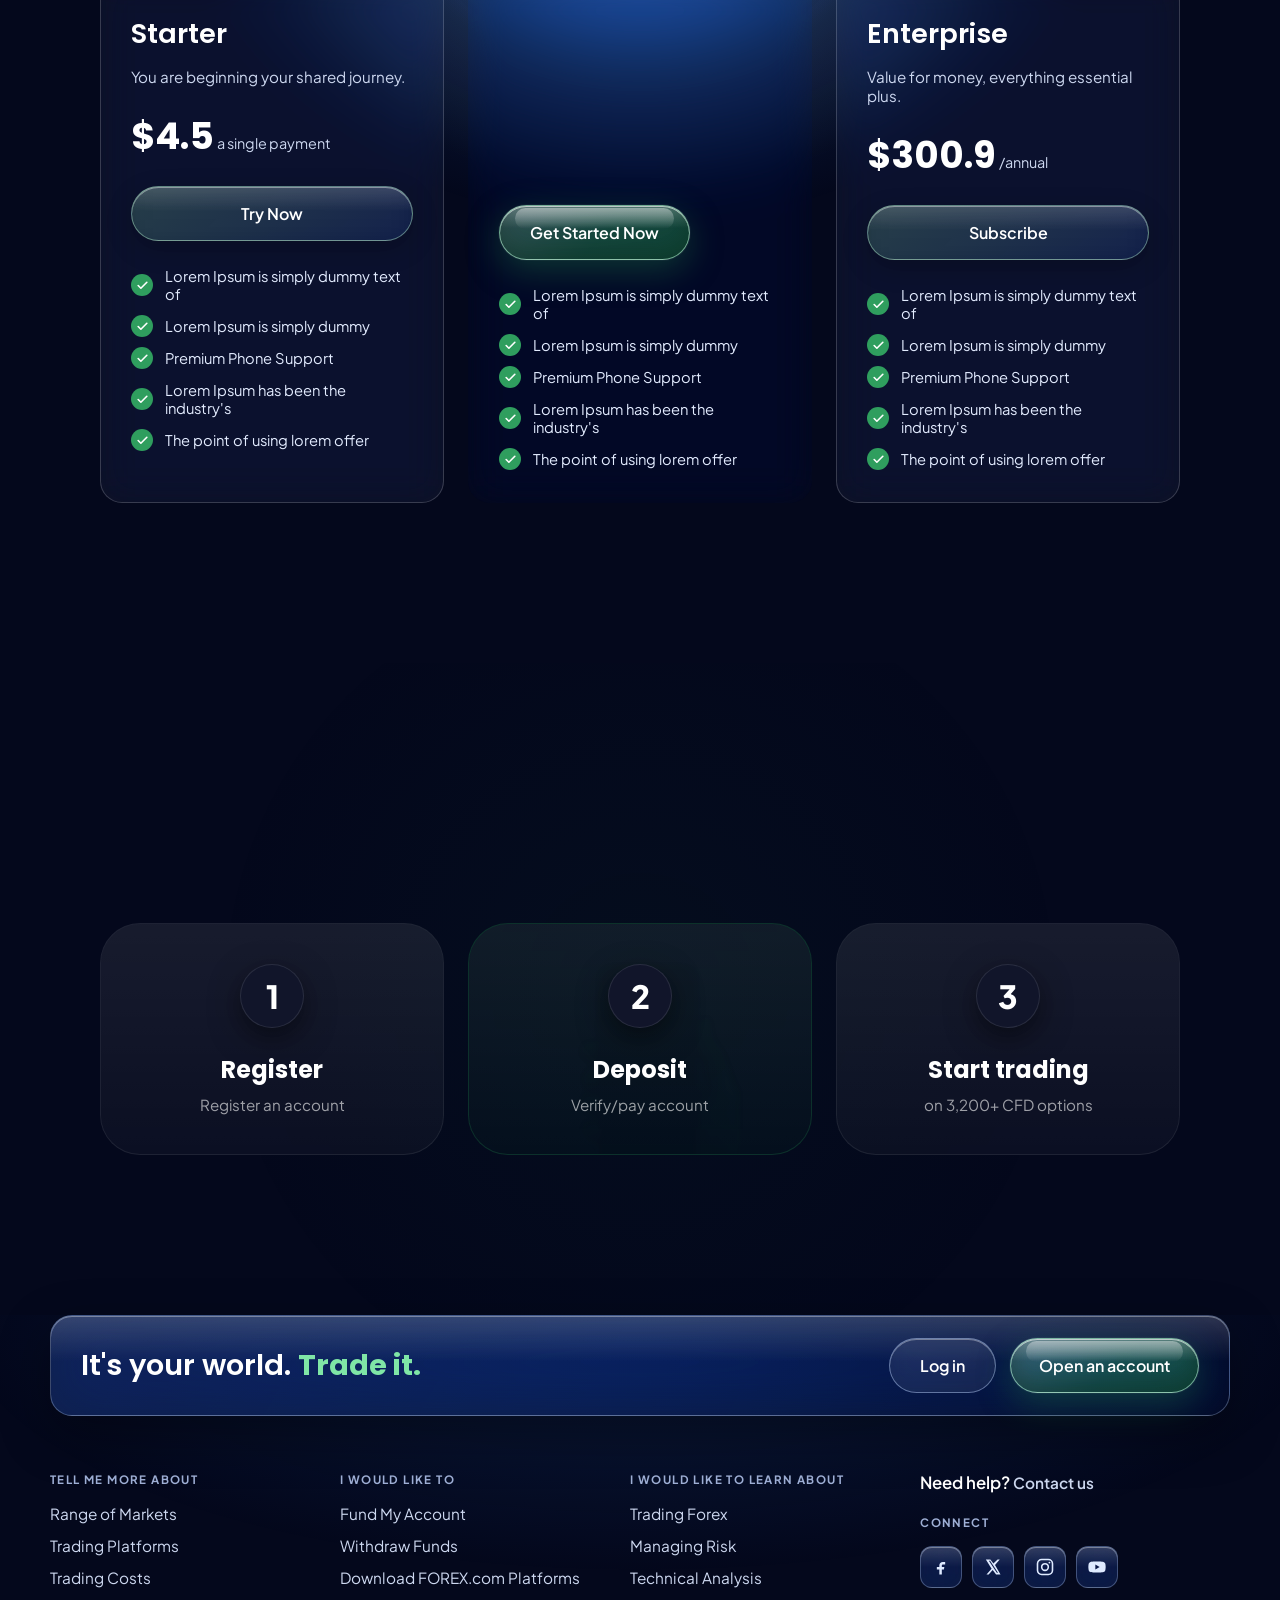
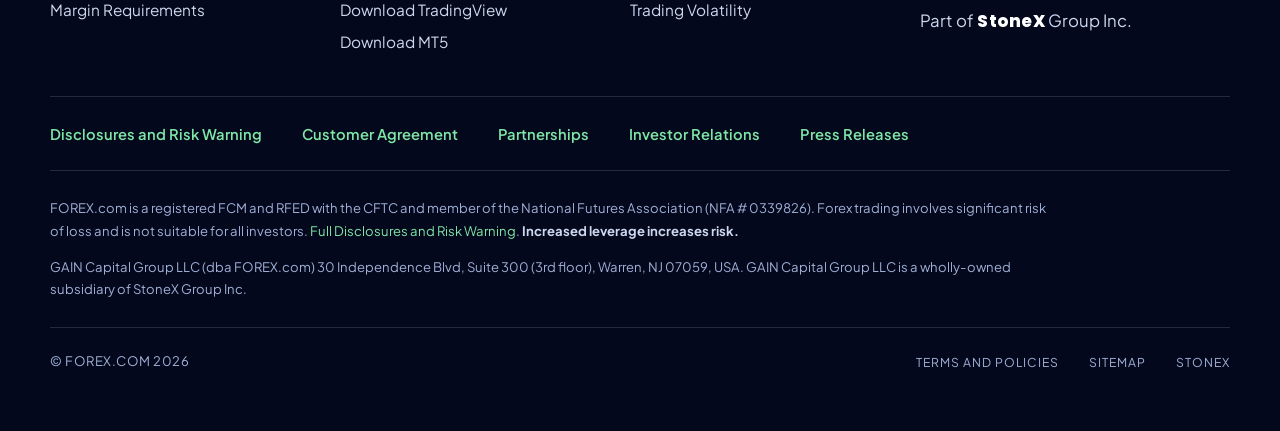
==== commit f0c98524: "1" ====
--- a/index.html
+++ b/index.html
@@ -33,33 +33,166 @@
   </header>
 
   <main>
-    <!-- ============ MODULAR 1 — MASTHEAD ============ -->
-    <section class="masthead" id="top">
-      <div class="mh-glow"></div>
-      <div class="euro-symbol" aria-hidden="true">€</div>
-
-      <div class="mh-content">
-        <h1 class="mh-title reveal">Built on 100&nbsp;Years<br>of Financial<br>Excellence</h1>
-        <a href="#pricing" class="btn btn-glass-green reveal">Open Account / Try A Demo</a>
-      </div>
-
-      <div class="mh-phone reveal" data-parallax="0.12">
-        <div class="phone">
-          <div class="phone-notch"></div>
-          <div class="phone-screen">
-            <div class="phone-logo">F<span>O</span>REX<small>.com</small></div>
-            <div class="phone-sub">by StoneX</div>
-          </div>
-        </div>
-        <div class="phone-hand" aria-hidden="true"></div>
-      </div>
-
-      <p class="mh-tagline reveal">
-        Discover the complete CFD experience with award-winning platforms,<sup>1</sup>
-        competitive spreads, low commissions, fast execution and dedicated support.
-        See why we're the choice of over one million traders worldwide.<sup>*</sup>
-      </p>
-    </section>
+    <!-- ============ MODULAR 1 — MASTHEAD (LIVE MARKET) ============ -->
+    <div class="hero-scroll" id="heroScroll">
+      <section class="masthead state-intro" id="top">
+        <!-- planet / ambient glow behind everything -->
+        <div class="hero-glow" aria-hidden="true"></div>
+
+        <!-- FULL-BLEED LIVE CHART (close-up -> full states) -->
+        <div class="hero-chart" id="heroChart">
+          <div class="hero-chart-cam" id="heroCam">
+            <canvas id="bgChart"></canvas>
+          </div>
+          <div class="hero-chart-fade" aria-hidden="true"></div>
+        </div>
+
+        <!-- LIVE TICKER OVERLAY -->
+        <div class="market-overlay" id="marketOverlay">
+          <span class="live-pill"><span class="live-dot"></span>LIVE&nbsp;·&nbsp;Most Trending</span>
+          <div class="ticker-head">
+            <span class="tk-symbol" id="tkSymbol">NVDA</span>
+            <span class="tk-name" id="tkName">NVIDIA Corporation · NASDAQ</span>
+          </div>
+          <div class="ticker-price">
+            <span class="tk-price" id="tkPrice">$0.00</span>
+            <span class="tk-change up" id="tkChange">+0.00 (0.00%)</span>
+          </div>
+          <p class="market-desc" id="marketDesc">
+            NVIDIA powers the global AI compute boom — its GPUs run the world's data centres,
+            making it one of the most actively traded names on Wall Street right now.
+          </p>
+          <!-- last 3 up/down volatility ticks -->
+          <div class="vol-ticks" id="volTicks" aria-label="Recent moves">
+            <span class="vt-label">Last moves</span>
+            <span class="vt-dot"></span><span class="vt-dot"></span><span class="vt-dot"></span>
+          </div>
+          <a href="#pricing" class="btn btn-glass-green mo-cta">Open Account / Try A Demo</a>
+        </div>
+
+        <!-- PHONE-IN-HAND (revealed on scroll) -->
+        <div class="hand-rig" id="handRig" aria-hidden="true">
+          <div class="euro-bg" aria-hidden="true">€</div>
+          <div class="handshot">
+            <img class="handshot-img" src="assets/hand-phone.png" alt="Hand holding a phone showing the live NVDA chart" />
+            <div class="handshot-screen">
+              <canvas id="phoneChart"></canvas>
+              <div class="device-ticker">
+                <span id="phSymbol">NVDA</span>
+                <span class="ph-price" id="phPrice">$0.00</span>
+                <span class="ph-change up" id="phChange">+0.00%</span>
+              </div>
+
+              <!-- in-phone conversion panel -->
+              <div class="device-cta">
+                <span class="device-nudge" id="deviceNudge">Practice risk-free with $10,000 virtual funds</span>
+                <div class="device-btns">
+                  <a href="#pricing" class="dv-btn dv-primary">Open Account</a>
+                  <a href="#pricing" class="dv-btn dv-ghost">Try a Demo</a>
+                </div>
+              </div>
+            </div>
+          </div>
+        </div>
+
+        <!-- AWARD RAIL — glass squares in a semi-circle around the bottom of the hand (revealed on 2nd scroll) -->
+        <div class="award-rail" id="awardRail" aria-label="Awards and ratings">
+          <!-- Trustpilot · Excellent -->
+          <figure class="award-card" style="--ax:20%; --ay:46%; --d:.5s">
+            <span class="aw-inner" style="--fd:0s">
+              <span class="aw-visual aw-trust">
+                <span class="aw-tile">
+                  <i><svg viewBox="0 0 24 24" fill="currentColor"><path d="M12 2l2.9 6.3 6.9.7-5.1 4.6 1.4 6.8L12 17.8 5.9 20.4l1.4-6.8L2.2 9l6.9-.7z"/></svg></i>
+                  <i><svg viewBox="0 0 24 24" fill="currentColor"><path d="M12 2l2.9 6.3 6.9.7-5.1 4.6 1.4 6.8L12 17.8 5.9 20.4l1.4-6.8L2.2 9l6.9-.7z"/></svg></i>
+                  <i><svg viewBox="0 0 24 24" fill="currentColor"><path d="M12 2l2.9 6.3 6.9.7-5.1 4.6 1.4 6.8L12 17.8 5.9 20.4l1.4-6.8L2.2 9l6.9-.7z"/></svg></i>
+                  <i><svg viewBox="0 0 24 24" fill="currentColor"><path d="M12 2l2.9 6.3 6.9.7-5.1 4.6 1.4 6.8L12 17.8 5.9 20.4l1.4-6.8L2.2 9l6.9-.7z"/></svg></i>
+                  <i><svg viewBox="0 0 24 24" fill="currentColor"><path d="M12 2l2.9 6.3 6.9.7-5.1 4.6 1.4 6.8L12 17.8 5.9 20.4l1.4-6.8L2.2 9l6.9-.7z"/></svg></i>
+                </span>
+              </span>
+              <span class="aw-name">Trustpilot</span>
+              <span class="aw-meta">Excellent</span>
+            </span>
+          </figure>
+
+          <!-- Overall Excellence 2025 -->
+          <figure class="award-card" style="--ax:26%; --ay:64%; --d:.4s">
+            <span class="aw-inner" style="--fd:.9s">
+              <span class="aw-visual aw-gold">
+                <svg class="aw-laurel" viewBox="0 0 100 100" fill="none" stroke="currentColor" stroke-width="3" stroke-linecap="round"><path d="M50 90C30 86 18 68 20 46"/><path d="M50 90C70 86 82 68 80 46"/><path d="M26 78q-9 -3 -13 -12"/><path d="M21 67q-9 -2 -13 -10"/><path d="M20 55q-9 -1 -12 -9"/><path d="M21 45q-9 0 -12 -7"/><path d="M74 78q9 -3 13 -12"/><path d="M79 67q9 -2 13 -10"/><path d="M80 55q9 -1 12 -9"/><path d="M79 45q9 0 12 -7"/></svg>
+                <span class="aw-center"><svg viewBox="0 0 24 24" width="15" height="15" fill="currentColor"><path d="M12 2l2.9 6.3 6.9.7-5.1 4.6 1.4 6.8L12 17.8 5.9 20.4l1.4-6.8L2.2 9l6.9-.7z"/></svg></span>
+              </span>
+              <span class="aw-name">Overall Excellence</span>
+              <span class="aw-meta">2025</span>
+            </span>
+          </figure>
+
+          <!-- Rated 4.9 / 5 -->
+          <figure class="award-card" style="--ax:41%; --ay:75%; --d:.3s">
+            <span class="aw-inner" style="--fd:1.8s">
+              <span class="aw-visual">
+                <span class="aw-stars gold">
+                  <svg viewBox="0 0 24 24" fill="currentColor"><path d="M12 2l2.9 6.3 6.9.7-5.1 4.6 1.4 6.8L12 17.8 5.9 20.4l1.4-6.8L2.2 9l6.9-.7z"/></svg>
+                  <svg viewBox="0 0 24 24" fill="currentColor"><path d="M12 2l2.9 6.3 6.9.7-5.1 4.6 1.4 6.8L12 17.8 5.9 20.4l1.4-6.8L2.2 9l6.9-.7z"/></svg>
+                  <svg viewBox="0 0 24 24" fill="currentColor"><path d="M12 2l2.9 6.3 6.9.7-5.1 4.6 1.4 6.8L12 17.8 5.9 20.4l1.4-6.8L2.2 9l6.9-.7z"/></svg>
+                  <svg viewBox="0 0 24 24" fill="currentColor"><path d="M12 2l2.9 6.3 6.9.7-5.1 4.6 1.4 6.8L12 17.8 5.9 20.4l1.4-6.8L2.2 9l6.9-.7z"/></svg>
+                  <svg viewBox="0 0 24 24" fill="currentColor"><path d="M12 2l2.9 6.3 6.9.7-5.1 4.6 1.4 6.8L12 17.8 5.9 20.4l1.4-6.8L2.2 9l6.9-.7z"/></svg>
+                </span>
+              </span>
+              <span class="aw-big">4.9/5</span>
+              <span class="aw-meta">4,900+ reviews</span>
+            </span>
+          </figure>
+
+          <!-- Best in Class Trading Platform -->
+          <figure class="award-card" style="--ax:59%; --ay:75%; --d:.2s">
+            <span class="aw-inner" style="--fd:2.7s">
+              <span class="aw-visual aw-silver">
+                <svg class="aw-laurel" viewBox="0 0 100 100" fill="none" stroke="currentColor" stroke-width="3" stroke-linecap="round"><path d="M50 90C30 86 18 68 20 46"/><path d="M50 90C70 86 82 68 80 46"/><path d="M26 78q-9 -3 -13 -12"/><path d="M21 67q-9 -2 -13 -10"/><path d="M20 55q-9 -1 -12 -9"/><path d="M21 45q-9 0 -12 -7"/><path d="M74 78q9 -3 13 -12"/><path d="M79 67q9 -2 13 -10"/><path d="M80 55q9 -1 12 -9"/><path d="M79 45q9 0 12 -7"/></svg>
+                <span class="aw-center"><svg viewBox="0 0 24 24" width="15" height="15" fill="currentColor"><path d="M12 2l2.9 6.3 6.9.7-5.1 4.6 1.4 6.8L12 17.8 5.9 20.4l1.4-6.8L2.2 9l6.9-.7z"/></svg></span>
+              </span>
+              <span class="aw-name">Best in Class</span>
+              <span class="aw-meta">Trading Platform</span>
+            </span>
+          </figure>
+
+          <!-- Best Mobile App 2025 -->
+          <figure class="award-card" style="--ax:74%; --ay:64%; --d:.1s">
+            <span class="aw-inner" style="--fd:3.6s">
+              <span class="aw-visual aw-silver">
+                <svg class="aw-laurel" viewBox="0 0 100 100" fill="none" stroke="currentColor" stroke-width="3" stroke-linecap="round"><path d="M50 90C30 86 18 68 20 46"/><path d="M50 90C70 86 82 68 80 46"/><path d="M26 78q-9 -3 -13 -12"/><path d="M21 67q-9 -2 -13 -10"/><path d="M20 55q-9 -1 -12 -9"/><path d="M21 45q-9 0 -12 -7"/><path d="M74 78q9 -3 13 -12"/><path d="M79 67q9 -2 13 -10"/><path d="M80 55q9 -1 12 -9"/><path d="M79 45q9 0 12 -7"/></svg>
+                <span class="aw-center"><svg viewBox="0 0 24 24" width="14" height="14" fill="none" stroke="currentColor" stroke-width="2" stroke-linecap="round" stroke-linejoin="round"><rect x="7" y="2" width="10" height="20" rx="2.5"/></svg></span>
+              </span>
+              <span class="aw-name">Best Mobile App</span>
+              <span class="aw-meta">2025</span>
+            </span>
+          </figure>
+
+          <!-- Most Trusted FX Broker -->
+          <figure class="award-card" style="--ax:80%; --ay:46%; --d:0s">
+            <span class="aw-inner" style="--fd:4.5s">
+              <span class="aw-visual aw-gold">
+                <svg class="aw-laurel" viewBox="0 0 100 100" fill="none" stroke="currentColor" stroke-width="3" stroke-linecap="round"><path d="M50 90C30 86 18 68 20 46"/><path d="M50 90C70 86 82 68 80 46"/><path d="M26 78q-9 -3 -13 -12"/><path d="M21 67q-9 -2 -13 -10"/><path d="M20 55q-9 -1 -12 -9"/><path d="M21 45q-9 0 -12 -7"/><path d="M74 78q9 -3 13 -12"/><path d="M79 67q9 -2 13 -10"/><path d="M80 55q9 -1 12 -9"/><path d="M79 45q9 0 12 -7"/></svg>
+                <span class="aw-center"><svg viewBox="0 0 24 24" width="15" height="15" fill="none" stroke="currentColor" stroke-width="3" stroke-linecap="round" stroke-linejoin="round"><path d="M5 12l4 4 10-10"/></svg></span>
+              </span>
+              <span class="aw-name">Most Trusted</span>
+              <span class="aw-meta">FX Broker</span>
+            </span>
+          </figure>
+        </div>
+
+        <!-- HEADLINE + COPY (the resting masthead, phone state) -->
+        <div class="mh-content" id="mhContent">
+          <h1 class="mh-title">Built on 100&nbsp;Years<br>of Financial Excellence</h1>
+          <p class="mh-tagline">
+            Trade NVIDIA and 1,000s of markets with award-winning platforms,
+            competitive spreads and lightning-fast execution.
+          </p>
+          <a href="#pricing" class="btn btn-glass-green">Open Account / Try A Demo</a>
+        </div>
+
+        <div class="scroll-cue" id="scrollCue"><span></span>Scroll</div>
+      </section>
+    </div>
 
     <!-- ============ MODULAR 2 — CREDIBILITY ============ -->
     <section class="credibility" id="credibility">
@@ -221,19 +354,138 @@
         </article>
       </div>
     </section>
+
+    <!-- ============ ACCOUNT MODULAR ============ -->
+    <section class="account-modular" id="accountModular">
+      <div class="container am-container">
+        
+        <!-- ============ STICKY ACCOUNT-OPENING GLASS CTA ============ -->
+        <div class="account-bar" id="accountBar" aria-label="Open your account in 3 steps">
+          <div class="ab-steps">
+            <div class="ab-step"><span class="ab-num">1</span><span class="ab-label">Register</span></div>
+            <span class="ab-divider"></span>
+            <div class="ab-step"><span class="ab-num">2</span><span class="ab-label">Deposit</span></div>
+            <span class="ab-divider"></span>
+            <div class="ab-step"><span class="ab-num">3</span><span class="ab-label">Start trading</span></div>
+          </div>
+          <div class="ab-actions">
+            <a href="#" class="btn btn-glass-green ab-cta">Open Account</a>
+            <a href="#" class="btn btn-outline-green ab-login">Log in instead</a>
+          </div>
+        </div>
+        
+        <div class="am-steps-grid">
+          <!-- Step 1 -->
+          <div class="am-step-card">
+            <div class="am-card-bg"></div>
+            <div class="am-num-badge">1</div>
+            <h3 class="am-title">Register</h3>
+            <p class="am-desc">Register an account</p>
+          </div>
+          
+          <!-- Step 2 -->
+          <div class="am-step-card am-step-fund">
+            <div class="am-wallet-glow"></div>
+            <div class="am-card-bg"></div>
+            <div class="am-num-badge">2</div>
+            <h3 class="am-title">Deposit</h3>
+            <p class="am-desc">Verify/pay account</p>
+          </div>
+          
+          <!-- Step 3 -->
+          <div class="am-step-card">
+            <div class="am-card-bg"></div>
+            <div class="am-num-badge">3</div>
+            <h3 class="am-title">Start trading</h3>
+            <p class="am-desc">on 3,200+ CFD options</p>
+          </div>
+        </div>
+
+      </div>
+    </section>
   </main>
 
-  <!-- ============ STICKY ACCOUNT-OPENING GLASS CTA ============ -->
-  <div class="account-bar" id="accountBar" aria-label="Open your account in 3 steps">
-    <div class="ab-steps">
-      <div class="ab-step"><span class="ab-num">1</span><span class="ab-label">Register</span></div>
-      <span class="ab-divider"></span>
-      <div class="ab-step"><span class="ab-num">2</span><span class="ab-label">Fund</span></div>
-      <span class="ab-divider"></span>
-      <div class="ab-step"><span class="ab-num">3</span><span class="ab-label">Trade</span></div>
+  <!-- ============ FOOTER / DISCLAIMERS ============ -->
+  <footer class="site-footer" id="footer">
+    <!-- glass CTA band -->
+    <div class="ft-cta reveal">
+      <span class="ft-cta-text">It's your world. <strong>Trade it.</strong></span>
+      <div class="ft-cta-actions">
+        <a href="#" class="btn ft-login">Log in</a>
+        <a href="#pricing" class="btn btn-glass-green ft-open">Open an account</a>
+      </div>
     </div>
-    <a href="#" class="btn btn-glass-green ab-cta">Open Account</a>
-  </div>
+
+    <div class="ft-inner">
+      <!-- link columns -->
+      <nav class="ft-cols" aria-label="Footer">
+        <div class="ft-col">
+          <h4>Tell me more about</h4>
+          <ul>
+            <li><a href="#">Range of Markets</a></li>
+            <li><a href="#">Trading Platforms</a></li>
+            <li><a href="#">Trading Costs</a></li>
+            <li><a href="#">Margin Requirements</a></li>
+          </ul>
+        </div>
+        <div class="ft-col">
+          <h4>I would like to</h4>
+          <ul>
+            <li><a href="#">Fund My Account</a></li>
+            <li><a href="#">Withdraw Funds</a></li>
+            <li><a href="#">Download FOREX.com Platforms</a></li>
+            <li><a href="#">Download TradingView</a></li>
+            <li><a href="#">Download MT5</a></li>
+          </ul>
+        </div>
+        <div class="ft-col">
+          <h4>I would like to learn about</h4>
+          <ul>
+            <li><a href="#">Trading Forex</a></li>
+            <li><a href="#">Managing Risk</a></li>
+            <li><a href="#">Technical Analysis</a></li>
+            <li><a href="#">Trading Volatility</a></li>
+          </ul>
+        </div>
+        <div class="ft-col ft-help">
+          <p class="ft-help-line">Need help? <a href="#" class="ft-contact">Contact us</a></p>
+          <h4>Connect</h4>
+          <div class="ft-social">
+            <a href="#" aria-label="Facebook"><svg viewBox="0 0 24 24" fill="currentColor"><path d="M14 9h3V6h-3c-2.2 0-4 1.8-4 4v2H7v3h3v6h3v-6h2.5l.5-3H13v-2c0-.6.4-1 1-1Z"/></svg></a>
+            <a href="#" aria-label="X"><svg viewBox="0 0 24 24" fill="currentColor"><path d="M17.5 3h2.6l-5.7 6.5L21 21h-5.3l-4.1-5.4L6.8 21H4.2l6.1-7L3.4 3h5.4l3.7 4.9L17.5 3Zm-.9 16h1.4L8.5 4.4H7L16.6 19Z"/></svg></a>
+            <a href="#" aria-label="Instagram"><svg viewBox="0 0 24 24" fill="none" stroke="currentColor" stroke-width="1.9"><rect x="3" y="3" width="18" height="18" rx="5"/><circle cx="12" cy="12" r="4"/><circle cx="17.3" cy="6.7" r="1.1" fill="currentColor" stroke="none"/></svg></a>
+            <a href="#" aria-label="YouTube"><svg viewBox="0 0 24 24" fill="currentColor"><path d="M22 8.2a3 3 0 0 0-2.1-2.1C18 5.5 12 5.5 12 5.5s-6 0-7.9.6A3 3 0 0 0 2 8.2 31 31 0 0 0 1.6 12 31 31 0 0 0 2 15.8a3 3 0 0 0 2.1 2.1c1.9.6 7.9.6 7.9.6s6 0 7.9-.6a3 3 0 0 0 2.1-2.1c.4-1.9.4-3.8.4-3.8s0-1.9-.4-3.8ZM10 15V9l5.2 3L10 15Z"/></svg></a>
+          </div>
+          <p class="ft-stonex">Part of <strong>StoneX</strong> Group Inc.</p>
+        </div>
+      </nav>
+
+      <!-- secondary links -->
+      <ul class="ft-links">
+        <li><a href="#">Disclosures and Risk Warning</a></li>
+        <li><a href="#">Customer Agreement</a></li>
+        <li><a href="#">Partnerships</a></li>
+        <li><a href="#">Investor Relations</a></li>
+        <li><a href="#">Press Releases</a></li>
+      </ul>
+
+      <!-- legal disclaimer -->
+      <div class="ft-legal">
+        <p>FOREX.com is a registered FCM and RFED with the CFTC and member of the National Futures Association (NFA&nbsp;#&nbsp;0339826). Forex trading involves significant risk of loss and is not suitable for all investors. <a href="#">Full Disclosures and Risk Warning</a>. <strong>Increased leverage increases risk.</strong></p>
+        <p>GAIN Capital Group LLC (dba FOREX.com) 30 Independence Blvd, Suite&nbsp;300 (3rd&nbsp;floor), Warren, NJ&nbsp;07059, USA. GAIN Capital Group LLC is a wholly-owned subsidiary of StoneX Group Inc.</p>
+      </div>
+
+      <!-- bottom bar -->
+      <div class="ft-bottom">
+        <span class="ft-copy">© FOREX.COM 2026</span>
+        <ul class="ft-mini">
+          <li><a href="#">Terms and Policies</a></li>
+          <li><a href="#">Sitemap</a></li>
+          <li><a href="#">StoneX</a></li>
+        </ul>
+      </div>
+    </div>
+  </footer>
 
   <script src="script.js"></script>
 </body>
--- a/styles.css
+++ b/styles.css
@@ -19,8 +19,8 @@
   --ink-200: #cdd8f0;
   --ink-300: #9fb0d6;
 
-  --glass-bg: rgba(255, 255, 255, 0.06);
-  --glass-brd: rgba(255, 255, 255, 0.16);
+  --glass-bg: rgba(255, 255, 255, 0.04);
+  --glass-brd: rgba(255, 255, 255, 0.22);
 
   --radius: 22px;
   --maxw: 1180px;
@@ -36,9 +36,38 @@
 body {
   font-family: var(--font-body);
   color: var(--white);
-  background: var(--navy-900);
+  background-color: #04081c;
+  background-image: url("ref/7aa83bce264bd3b919a65d9a5dab2464.jpg");
+  background-size: cover;
+  background-position: center center;
+  background-repeat: no-repeat;
+  background-attachment: fixed;
   overflow-x: hidden;
   -webkit-font-smoothing: antialiased;
+}
+
+/* Global film-grain / noise texture for a premium finish */
+body::after {
+  content: "";
+  position: fixed;
+  inset: 0;
+  z-index: 9999;
+  pointer-events: none;
+  opacity: 0.07;
+  mix-blend-mode: overlay;
+  background-image: url("data:image/svg+xml,%3Csvg xmlns='http://www.w3.org/2000/svg' width='220' height='220'%3E%3Cfilter id='n'%3E%3CfeTurbulence type='fractalNoise' baseFrequency='0.85' numOctaves='3' stitchTiles='stitch'/%3E%3C/filter%3E%3Crect width='100%25' height='100%25' filter='url(%23n)'/%3E%3C/svg%3E");
+  background-size: 200px 200px;
+}
+@media (prefers-reduced-motion: no-preference) {
+  body::after { animation: grainShift 8s steps(6) infinite; }
+}
+@keyframes grainShift {
+  0%   { background-position: 0 0; }
+  20%  { background-position: -40px 30px; }
+  40%  { background-position: 30px -50px; }
+  60%  { background-position: -30px 40px; }
+  80%  { background-position: 50px 20px; }
+  100% { background-position: 0 0; }
 }
 
 img { max-width: 100%; display: block; }
@@ -63,27 +92,63 @@
 .btn:active { transform: scale(.97); }
 
 .btn-glass-green {
-  background: linear-gradient(135deg, rgba(127,230,166,.30), rgba(31,125,73,.55));
-  border: 1px solid rgba(127,230,166,.55);
-  backdrop-filter: blur(10px);
-  -webkit-backdrop-filter: blur(10px);
-  box-shadow: 0 8px 30px rgba(31,125,73,.35), inset 0 1px 0 rgba(255,255,255,.25);
+  position: relative;
+  isolation: isolate;
+  overflow: hidden;
+  background:
+    linear-gradient(180deg, rgba(255,255,255,.28) 0%, rgba(255,255,255,0) 42%),
+    linear-gradient(135deg, rgba(150,235,185,.32) 0%, rgba(47,158,94,.42) 55%, rgba(31,125,73,.52) 100%);
+  border: 1px solid rgba(190,255,215,.55);
+  backdrop-filter: blur(16px) saturate(180%);
+  -webkit-backdrop-filter: blur(16px) saturate(180%);
+  box-shadow:
+    0 10px 34px rgba(31,125,73,.4),
+    0 0 0 1px rgba(255,255,255,.05),
+    inset 0 1px 0 rgba(255,255,255,.6),
+    inset 0 -10px 22px rgba(8,40,24,.35);
+}
+/* crisp top sheen highlight */
+.btn-glass-green::before {
+  content: "";
+  position: absolute;
+  left: 8%; right: 8%; top: 2px;
+  height: 38%;
+  border-radius: 999px;
+  background: linear-gradient(180deg, rgba(255,255,255,.5), rgba(255,255,255,0));
+  opacity: .8;
+  pointer-events: none;
+  z-index: -1;
 }
 .btn-glass-green:hover {
   transform: translateY(-3px);
-  box-shadow: 0 14px 40px rgba(47,158,94,.55), inset 0 1px 0 rgba(255,255,255,.35);
-  background: linear-gradient(135deg, rgba(127,230,166,.45), rgba(31,125,73,.7));
+  box-shadow:
+    0 16px 44px rgba(47,158,94,.6),
+    0 0 0 1px rgba(255,255,255,.08),
+    inset 0 1px 0 rgba(255,255,255,.7),
+    inset 0 -10px 22px rgba(8,40,24,.4);
+  background:
+    linear-gradient(180deg, rgba(255,255,255,.34) 0%, rgba(255,255,255,0) 42%),
+    linear-gradient(135deg, rgba(160,245,195,.45) 0%, rgba(47,158,94,.6) 55%, rgba(31,125,73,.68) 100%);
 }
 
 .btn-outline-green {
-  background: linear-gradient(135deg, rgba(47,158,94,.35), rgba(20,58,143,.15));
-  border: 1px solid rgba(127,230,166,.4);
+  position: relative;
+  overflow: hidden;
+  background:
+    linear-gradient(180deg, rgba(255,255,255,.16) 0%, rgba(255,255,255,0) 46%),
+    linear-gradient(135deg, rgba(127,230,166,.18), rgba(30,91,214,.14));
+  border: 1px solid rgba(190,255,215,.42);
+  backdrop-filter: blur(14px) saturate(160%);
+  -webkit-backdrop-filter: blur(14px) saturate(160%);
+  box-shadow: inset 0 1px 0 rgba(255,255,255,.4), 0 8px 24px rgba(0,0,0,.25);
   width: 100%;
 }
 .btn-outline-green:hover {
   transform: translateY(-3px);
-  background: linear-gradient(135deg, rgba(47,158,94,.55), rgba(20,58,143,.25));
-  box-shadow: 0 12px 30px rgba(47,158,94,.4);
+  background:
+    linear-gradient(180deg, rgba(255,255,255,.22) 0%, rgba(255,255,255,0) 46%),
+    linear-gradient(135deg, rgba(127,230,166,.34), rgba(30,91,214,.22));
+  box-shadow: inset 0 1px 0 rgba(255,255,255,.5), 0 14px 32px rgba(47,158,94,.4);
 }
 
 /* ===================== HEADER / NAV ===================== */
@@ -91,16 +156,40 @@
   position: fixed;
   inset: 0 0 auto 0;
   z-index: 100;
-  padding: 14px 0;
-  background: linear-gradient(180deg, rgba(8,18,52,.85), rgba(8,18,52,0));
-  backdrop-filter: blur(8px);
-  -webkit-backdrop-filter: blur(8px);
-  transition: background .3s ease, padding .3s ease;
+  padding: 16px 0;
+  background:
+    linear-gradient(180deg, rgba(58,104,205,.34) 0%, rgba(12,26,68,.20) 70%, rgba(8,18,52,.14) 100%);
+  backdrop-filter: blur(30px) saturate(190%);
+  -webkit-backdrop-filter: blur(30px) saturate(190%);
+  border-radius: 0 0 30px 30px;
+  box-shadow:
+    inset 0 1px 0 rgba(255,255,255,.4),
+    inset 0 -1px 0 rgba(150,190,255,.28),
+    0 20px 50px rgba(0,0,0,.4);
+  transition: background .3s ease, padding .3s ease, box-shadow .3s ease;
+}
+/* luminous, glowing bottom rim like the reference glass bar */
+.site-header::after {
+  content: "";
+  position: absolute;
+  left: 5%; right: 5%; bottom: -1px;
+  height: 1px;
+  background: linear-gradient(90deg,
+    rgba(150,195,255,0) 0%,
+    rgba(190,215,255,.95) 50%,
+    rgba(150,195,255,0) 100%);
+  filter: blur(.3px);
+  box-shadow: 0 0 16px rgba(160,200,255,.8);
+  pointer-events: none;
 }
 .site-header.scrolled {
-  background: rgba(7,14,40,.9);
-  padding: 8px 0;
-  box-shadow: 0 8px 30px rgba(0,0,0,.35);
+  background:
+    linear-gradient(180deg, rgba(52,96,200,.46) 0%, rgba(10,22,60,.34) 70%, rgba(7,16,46,.28) 100%);
+  padding: 9px 0;
+  box-shadow:
+    inset 0 1px 0 rgba(255,255,255,.45),
+    inset 0 -1px 0 rgba(150,190,255,.3),
+    0 24px 56px rgba(0,0,0,.5);
 }
 .nav-inner {
   max-width: var(--maxw);
@@ -117,25 +206,41 @@
 .brand-dot { font-size: .7em; }
 .brand-sub { font-size: .62rem; letter-spacing: 2px; color: var(--ink-300); margin-top: 3px; padding-left: 2px; }
 
-.main-nav { display: flex; gap: 38px; }
+.main-nav { display: flex; gap: 0; }
 .main-nav a {
   font-size: .98rem;
   color: var(--ink-200);
   font-weight: 500;
   position: relative;
+  padding: 6px 24px;
   transition: color .2s ease;
+}
+/* thin vertical glass divider between items */
+.main-nav a + a::before {
+  content: "";
+  position: absolute;
+  left: 0; top: 50%;
+  transform: translateY(-50%);
+  width: 1px; height: 17px;
+  background: linear-gradient(180deg,
+    rgba(190,210,255,0) 0%,
+    rgba(190,210,255,.5) 50%,
+    rgba(190,210,255,0) 100%);
 }
 .main-nav a::after {
   content: "";
   position: absolute;
-  left: 0; bottom: -6px;
-  width: 0; height: 2px;
+  left: 24px; right: 24px; bottom: -3px;
+  height: 2px;
   background: var(--green-400);
-  transition: width .25s ease;
   border-radius: 2px;
+  box-shadow: 0 0 10px rgba(76,201,127,.8);
+  transform: scaleX(0);
+  transform-origin: center;
+  transition: transform .25s ease;
 }
 .main-nav a:hover { color: var(--white); }
-.main-nav a:hover::after { width: 100%; }
+.main-nav a:hover::after { transform: scaleX(1); }
 
 .nav-toggle { display: none; flex-direction: column; gap: 5px; background: none; border: none; cursor: pointer; }
 .nav-toggle span { width: 26px; height: 2px; background: var(--white); border-radius: 2px; transition: .3s; }
@@ -152,118 +257,402 @@
   pointer-events: none;
 }
 
-/* ===================== MODULAR 1 — MASTHEAD ===================== */
+/* ===================== MODULAR 1 — MASTHEAD (LIVE MARKET) ===================== */
+.hero-scroll { position: relative; height: 320vh; }      /* scroll room for intro -> full -> phone -> awards */
+
 .masthead {
-  position: relative;
-  min-height: 100vh;
-  padding: 150px 28px 60px;
-  max-width: 100%;
+  position: sticky;
+  top: 0;
+  height: 100vh;
+  width: 100%;
   overflow: hidden;
   background:
-    radial-gradient(120% 90% at 18% 35%, #2563d6 0%, rgba(37,99,214,0) 55%),
-    radial-gradient(100% 100% at 85% 80%, #1f53b8 0%, rgba(31,83,184,0) 50%),
-    linear-gradient(160deg, #0a1b52 0%, #0c2a73 45%, #1850b4 100%);
-  display: grid;
-  grid-template-columns: 1fr 1fr;
-  grid-template-rows: 1fr auto;
+    radial-gradient(70% 70% at 100% 0%, rgba(4,9,30,.45) 0%, rgba(6,16,47,0) 58%),
+    linear-gradient(120deg, rgba(6,15,46,.30) 0%, rgba(10,28,82,.12) 50%, rgba(14,46,128,.08) 100%);
+}
+
+/* ambient planet / aurora glow */
+.hero-glow {
+  position: absolute;
+  width: 90vmax; height: 90vmax;
+  top: 50%; left: 64%;
+  transform: translate(-50%, -50%) scale(1);
+  border-radius: 50%;
+  background:
+    radial-gradient(circle at 50% 50%, rgba(86,176,230,.55) 0%, rgba(47,134,212,.30) 32%, rgba(76,201,127,.12) 52%, rgba(10,20,55,0) 70%);
+  filter: blur(10px);
+  opacity: .55;
+  pointer-events: none;
+  transition: opacity 1s ease, transform 1.2s cubic-bezier(.16,1,.3,1);
+  z-index: 1;
+}
+
+/* ---- full-bleed live chart ---- */
+.hero-chart {
+  position: absolute; inset: 0;
+  z-index: 2;
+  overflow: hidden;
+}
+.hero-chart-cam {
+  position: absolute; inset: 0;
+  transform-origin: 88% 60%;
+  will-change: transform;
+}
+.hero-chart canvas { width: 100%; height: 100%; display: block; }
+.hero-chart-fade {
+  position: absolute; inset: 0;
+  pointer-events: none;
+  background:
+    linear-gradient(90deg, rgba(6,15,46,.92) 0%, rgba(6,15,46,.45) 32%, rgba(6,15,46,0) 60%),
+    linear-gradient(0deg, rgba(6,15,46,.75) 0%, rgba(6,15,46,0) 35%);
+}
+
+/* ---- live ticker overlay ---- */
+.market-overlay {
+  position: absolute;
+  left: clamp(28px, 6vw, 92px);
+  top: 50%;
+  transform: translateY(-50%);
+  z-index: 5;
+  max-width: 560px;
+  transition: opacity .8s ease, transform .8s ease;
+}
+.live-pill {
+  display: inline-flex; align-items: center; gap: 9px;
+  font-size: .82rem; font-weight: 600; letter-spacing: .5px;
+  padding: 8px 16px; border-radius: 999px;
+  background:
+    linear-gradient(180deg, rgba(255,255,255,.2) 0%, rgba(255,255,255,0) 50%),
+    rgba(255,255,255,.07);
+  border: 1px solid rgba(190,215,255,.34);
+  backdrop-filter: blur(16px) saturate(170%);
+  -webkit-backdrop-filter: blur(16px) saturate(170%);
+  box-shadow: inset 0 1px 0 rgba(255,255,255,.4), 0 6px 18px rgba(0,0,0,.22);
+}
+.live-dot {
+  width: 9px; height: 9px; border-radius: 50%;
+  background: #4cc97f; box-shadow: 0 0 0 0 rgba(76,201,127,.7);
+  animation: livePulse 1.6s infinite;
+}
+@keyframes livePulse {
+  0%   { box-shadow: 0 0 0 0 rgba(76,201,127,.6); }
+  70%  { box-shadow: 0 0 0 10px rgba(76,201,127,0); }
+  100% { box-shadow: 0 0 0 0 rgba(76,201,127,0); }
+}
+.ticker-head { display: flex; align-items: baseline; gap: 16px; flex-wrap: wrap; margin-top: 22px; }
+.tk-symbol { font-family: var(--font-head); font-weight: 800; font-size: clamp(2.6rem, 6vw, 4.6rem); line-height: 1; }
+.tk-name { font-size: clamp(.9rem, 1.3vw, 1.1rem); color: var(--ink-200); }
+.ticker-price { display: flex; align-items: baseline; gap: 16px; margin-top: 14px; }
+.tk-price { font-family: var(--font-head); font-weight: 700; font-size: clamp(1.6rem, 3vw, 2.4rem); }
+.tk-change { font-weight: 700; font-size: clamp(1rem, 1.6vw, 1.3rem); }
+.tk-change.up, .ph-change.up { color: #4cf09a; }
+.tk-change.down, .ph-change.down { color: #ff6b7d; }
+.market-desc {
+  margin-top: 20px;
+  font-size: clamp(.95rem, 1.25vw, 1.12rem);
+  line-height: 1.55;
+  color: #d4e2ff;
+  max-width: 480px;
+}
+.vol-ticks { display: flex; align-items: center; gap: 9px; margin-top: 22px; }
+.vt-label { font-size: .78rem; letter-spacing: 1px; text-transform: uppercase; color: var(--ink-300); margin-right: 4px; }
+.vt-dot {
+  width: 14px; height: 14px; border-radius: 4px;
+  background: rgba(255,255,255,.18);
+  transition: background .3s ease, box-shadow .3s ease;
+}
+.vt-dot.up { background: #4cf09a; box-shadow: 0 0 12px rgba(76,240,154,.7); }
+.vt-dot.down { background: #ff6b7d; box-shadow: 0 0 12px rgba(255,107,125,.6); }
+.mo-cta { margin-top: 34px; font-size: 1.05rem; padding: 18px 34px; }
+
+/* ---- photographic hand holding phone (revealed on scroll) ---- */
+.hand-rig {
+  position: absolute;
+  left: 50%;
+  top: 50%;
+  z-index: 4;
+  transform: translate(-50%, -50%) translateY(40px);
+  opacity: 0;
+  pointer-events: none;
+  transition: opacity .9s ease, transform 1.1s cubic-bezier(.16,1,.3,1);
+}
+/* big green euro glyph behind the hand */
+.euro-bg {
+  position: absolute;
+  left: 50%; top: 46%;
+  transform: translate(-54%, -50%);
+  font-family: var(--font-head);
+  font-weight: 800;
+  font-size: 62vh;
+  line-height: .8;
+  color: #3fb46e;
+  opacity: .92;
+  z-index: 1;
+  user-select: none;
+  filter: drop-shadow(0 20px 60px rgba(20,80,50,.4));
+}
+.handshot {
+  position: relative;
+  z-index: 2;
+  width: min(1120px, 94vw);
+}
+.handshot-img {
+  width: 100%;
+  display: block;
+  filter: drop-shadow(0 40px 70px rgba(0,0,0,.55));
+}
+/* live screen overlaid on the phone (tuned to the asset's screen rect) */
+.handshot-screen {
+  position: absolute;
+  left: 40.2%;
+  top: 6.4%;
+  width: 23.9%;
+  height: 79.4%;
+  border-radius: 7% / 2.4%;
+  overflow: hidden;
+  background: #05070f;
+  box-shadow: inset 0 0 0 1px rgba(255,255,255,.06);
+}
+.handshot-screen canvas { position: absolute; inset: 0; width: 100%; height: 100%; }
+.handshot-screen::after {
+  content: ""; position: absolute; inset: 0; z-index: 3; pointer-events: none;
+  background: linear-gradient(135deg, rgba(255,255,255,.14) 0%, rgba(255,255,255,0) 38%);
+}
+.device-ticker {
+  position: absolute; top: 7%; left: 0; right: 0; z-index: 4;
+  display: flex; align-items: baseline; justify-content: center; gap: 8px;
+  font-family: var(--font-head);
+}
+.device-ticker #phSymbol { font-weight: 800; font-size: 1.1rem; }
+.ph-price { font-weight: 600; font-size: .95rem; }
+.ph-change { font-weight: 700; font-size: .82rem; }
+
+/* in-phone conversion panel */
+.device-cta {
+  position: absolute;
+  left: 7%; right: 7%; bottom: 6%;
+  z-index: 5;
+  padding: 12px 11px 13px;
+  border-radius: 18px;
+  background: rgba(7,14,34,.9);
+  border: 1px solid rgba(255,255,255,.22);
+  backdrop-filter: blur(16px) saturate(170%);
+  -webkit-backdrop-filter: blur(16px) saturate(170%);
+  box-shadow: 0 14px 34px rgba(0,0,0,.6), inset 0 1px 0 rgba(255,255,255,.28);
+}
+.device-nudge {
+  display: block;
+  text-align: center;
+  font-size: .72rem;
+  font-weight: 600;
+  line-height: 1.32;
+  color: #e8f1ff;
+  min-height: 2.1em;
+  transition: opacity .4s ease, transform .4s ease;
+}
+.device-nudge.swap { opacity: 0; transform: translateY(6px); }
+.device-btns { display: flex; gap: 7px; margin-top: 10px; }
+.dv-btn {
+  flex: 1;
+  text-align: center;
+  white-space: nowrap;
+  font-size: .72rem;
+  font-weight: 700;
+  padding: 9px 5px;
+  border-radius: 999px;
+  transition: transform .2s ease, box-shadow .2s ease, background .2s ease;
+}
+.dv-btn:active { transform: scale(.96); }
+.dv-primary {
+  color: #04210f;
+  background: linear-gradient(135deg, #6ff0ad, #2faa64);
+  box-shadow: 0 6px 20px rgba(76,201,127,.55), inset 0 1px 0 rgba(255,255,255,.45);
+}
+.dv-primary:hover { transform: translateY(-2px); box-shadow: 0 10px 26px rgba(76,201,127,.7); }
+.dv-ghost {
+  color: #eafff3;
+  background: rgba(255,255,255,.12);
+  border: 1px solid rgba(127,230,166,.55);
+}
+.dv-ghost:hover { transform: translateY(-2px); background: rgba(127,230,166,.22); }
+.hand {
+  position: absolute;
+  left: 50%; bottom: -16%;
+  width: 460px; height: 360px;
+  transform: translateX(-52%);
+  background:
+    radial-gradient(45% 60% at 50% 38%, rgba(28,22,18,.96) 0%, rgba(28,22,18,.86) 46%, rgba(28,22,18,0) 72%);
+  filter: blur(3px);
+  z-index: 1;
+}
+
+/* ---- award rail: glass squares arcing around the hand ---- */
+.award-rail {
+  position: absolute;
+  inset: 0;
+  z-index: 6;                 /* in FRONT of the phone/hand */
+  pointer-events: none;
+}
+.award-card {
+  position: absolute;
+  left: var(--ax);
+  top: var(--ay);
+  width: clamp(92px, 8.4vw, 118px);
+  aspect-ratio: 1 / 1;
+  margin: 0;
+  opacity: 0;
+  /* start off-screen to the right, then roll in */
+  transform: translate(calc(-50% + 96vw), -50%) scale(.96);
+  transition: opacity .5s ease, transform .8s cubic-bezier(.18,.9,.28,1);
+  transition-delay: var(--d);
+}
+.masthead.state-awards .award-card {
+  opacity: 1;
+  transform: translate(-50%, -50%) scale(1);
+}
+.aw-inner {
+  display: flex;
+  flex-direction: column;
   align-items: center;
-}
-.mh-glow {
-  position: absolute; inset: 0;
-  background: radial-gradient(60% 50% at 50% 40%, rgba(76,201,127,.10), transparent 70%);
+  justify-content: center;
+  gap: 6px;
+  width: 100%;
+  height: 100%;
+  padding: 10px 7px;
+  text-align: center;
+  border-radius: 24px;
+  background:
+    linear-gradient(180deg, rgba(255,255,255,.24) 0%, rgba(255,255,255,0) 46%),
+    linear-gradient(140deg, rgba(46,92,190,.22), rgba(8,18,52,.22));
+  border: 1px solid rgba(190,215,255,.36);
+  backdrop-filter: blur(20px) saturate(185%);
+  -webkit-backdrop-filter: blur(20px) saturate(185%);
+  box-shadow:
+    inset 0 1px 0 rgba(255,255,255,.45),
+    inset 0 -1px 0 rgba(140,185,255,.22),
+    0 18px 44px rgba(0,0,0,.42);
+  animation: awFloat 6s ease-in-out infinite;
+  animation-delay: var(--fd);
+}
+/* award visual badges (laurels / stars) */
+.aw-visual { position: relative; height: 40px; display: grid; place-items: center; }
+.aw-laurel { width: 50px; height: 50px; }
+.aw-center { position: absolute; font-family: var(--font-head); font-weight: 800; font-size: .92rem; }
+.aw-gold { color: #f4c861; filter: drop-shadow(0 0 8px rgba(244,200,97,.4)); }
+.aw-gold .aw-center { color: #ffe39c; }
+.aw-silver { color: #cfe0ff; filter: drop-shadow(0 0 8px rgba(180,210,255,.4)); }
+.aw-silver .aw-center { color: #eaf2ff; }
+.aw-stars { display: inline-flex; gap: 3px; }
+.aw-stars svg { width: 13px; height: 13px; }
+.aw-stars.gold svg { color: #f4c861; filter: drop-shadow(0 0 5px rgba(244,200,97,.5)); }
+.aw-trust .aw-tile { display: inline-flex; gap: 2px; }
+.aw-tile i {
+  width: 14px; height: 14px; border-radius: 3px;
+  background: #1fb866; display: grid; place-items: center;
+}
+.aw-tile i svg { width: 10px; height: 10px; color: #fff; }
+.aw-big { font-family: var(--font-head); font-weight: 800; font-size: 1.15rem; line-height: 1; color: #fff; }
+.aw-name { font-family: var(--font-head); font-weight: 700; font-size: .68rem; line-height: 1.05; letter-spacing: .2px; }
+.aw-meta { font-size: .54rem; font-weight: 700; letter-spacing: .4px; color: var(--ink-200); line-height: 1.1; text-transform: uppercase; }
+@keyframes awFloat {
+  0%, 100% { transform: translateY(0); }
+  50% { transform: translateY(-9px); }
+}
+@media (prefers-reduced-motion: reduce) {
+  .aw-inner { animation: none; }
+}
+
+/* ---- resting headline (phone state) ---- */
+.mh-content {
+  position: absolute;
+  left: clamp(28px, 6vw, 92px);
+  top: 44%;
+  transform: translateY(-50%) translateY(54px);
+  z-index: 5;
+  max-width: 380px;
+  opacity: 0;
   pointer-events: none;
-}
-.masthead .euro-symbol {
-  font-size: 46rem;
-  top: 50%;
-  left: 50%;
-  transform: translate(-50%, -52%);
-  line-height: .8;
-  opacity: .85;
-  color: #4caf6d;
-}
-.mh-content { position: relative; z-index: 3; grid-column: 1; align-self: center; }
+  transition: opacity 1s ease, transform 1.1s cubic-bezier(.16,1,.3,1);
+}
 .mh-title {
   font-family: var(--font-head);
   font-weight: 700;
-  font-size: clamp(2.6rem, 6vw, 5rem);
-  line-height: 1.02;
+  font-size: clamp(2.4rem, 5vw, 4.4rem);
+  line-height: 1.03;
   letter-spacing: -1px;
-  margin-bottom: 38px;
-  text-shadow: 0 4px 30px rgba(0,0,0,.3);
-}
-.mh-content .btn { font-size: 1.05rem; padding: 18px 34px; }
-
-.mh-phone {
-  position: relative;
-  z-index: 2;
-  grid-column: 2;
-  grid-row: 1 / span 2;
-  align-self: center;
-  justify-self: center;
-  height: 100%;
-  min-height: 540px;
-  display: flex;
-  align-items: center;
-  justify-content: center;
-}
-.phone {
-  position: relative;
-  width: 240px;
-  height: 500px;
-  border-radius: 42px;
-  background: linear-gradient(160deg, #11142b, #05060f);
-  border: 6px solid #0a0c18;
-  box-shadow: 0 40px 90px rgba(0,0,0,.55), inset 0 0 0 2px rgba(255,255,255,.05);
-  z-index: 2;
-}
-.phone-notch {
-  position: absolute; top: 14px; left: 50%; transform: translateX(-50%);
-  width: 90px; height: 22px; background: #05060f; border-radius: 14px;
-}
-.phone-screen {
-  position: absolute; inset: 10px;
-  border-radius: 34px;
-  background: radial-gradient(120% 90% at 50% 30%, #1c4fb0, #0c1d4d 80%);
-  display: flex; flex-direction: column; align-items: center; justify-content: center;
-}
-.phone-logo { font-family: var(--font-head); font-weight: 800; font-size: 1.5rem; }
-.phone-logo span { color: var(--green-400); }
-.phone-logo small { font-size: .5em; color: var(--green-400); }
-.phone-sub { font-size: .55rem; letter-spacing: 2px; color: var(--ink-300); margin-top: 4px; }
-.phone-hand {
-  position: absolute;
-  bottom: -40px; right: -30px;
-  width: 320px; height: 300px;
-  background: radial-gradient(closest-side, rgba(40,28,22,.85), rgba(40,28,22,0) 72%);
-  filter: blur(2px);
-  z-index: 1;
-}
-
-.mh-tagline {
-  grid-column: 2;
-  grid-row: 2;
-  position: relative;
-  z-index: 3;
-  text-align: right;
-  font-size: clamp(.95rem, 1.3vw, 1.18rem);
-  line-height: 1.5;
-  color: #dbe6ff;
-  max-width: 460px;
-  justify-self: end;
-  align-self: end;
-  margin-top: auto;
-}
-.mh-tagline sup { color: var(--green-300); }
+  text-shadow: 0 4px 30px rgba(0,0,0,.35);
+}
+.mh-tagline { margin-top: 26px; font-size: clamp(.98rem, 1.3vw, 1.18rem); line-height: 1.55; color: #d8e6ff; max-width: 460px; }
+.mh-content .btn { margin-top: 32px; font-size: 1.05rem; padding: 18px 34px; }
+
+/* ---- scroll cue ---- */
+.scroll-cue {
+  position: absolute;
+  left: 50%; bottom: 30px;
+  transform: translateX(-50%);
+  z-index: 6;
+  display: flex; flex-direction: column; align-items: center; gap: 8px;
+  font-size: .76rem; letter-spacing: 2px; text-transform: uppercase; color: var(--ink-200);
+  transition: opacity .5s ease;
+}
+.scroll-cue span {
+  width: 24px; height: 38px; border-radius: 14px;
+  border: 2px solid rgba(255,255,255,.4);
+  position: relative;
+}
+.scroll-cue span::after {
+  content: ""; position: absolute; top: 7px; left: 50%; transform: translateX(-50%);
+  width: 4px; height: 8px; border-radius: 2px; background: #fff;
+  animation: scrollDot 1.6s infinite;
+}
+@keyframes scrollDot {
+  0% { opacity: 0; transform: translate(-50%, 0); }
+  40% { opacity: 1; }
+  80% { opacity: 0; transform: translate(-50%, 12px); }
+  100% { opacity: 0; }
+}
+
+/* ===== STATE: INTRO (close-up) ===== */
+.masthead.state-intro .market-overlay,
+.masthead.state-intro .hero-chart-fade { opacity: 0; }
+.masthead.state-intro .scroll-cue { opacity: 0; }
+
+/* ===== STATE: FULL (chart hero) ===== */
+.masthead.state-full .market-overlay { opacity: 1; }
+.masthead.state-full .hero-chart-cam { transform: scale(1); transition: transform 1.2s cubic-bezier(.16,1,.3,1); }
+
+/* ===== STATE: PHONE (in hand) + AWARDS (semicircle) ===== */
+.masthead.state-phone .hero-chart-cam,
+.masthead.state-awards .hero-chart-cam {
+  transform: scale(.42) translate(34%, -2%);
+  opacity: 0;
+  transition: transform 1.1s cubic-bezier(.16,1,.3,1), opacity .9s ease .2s;
+}
+.masthead.state-phone .market-overlay,
+.masthead.state-awards .market-overlay { opacity: 0; transform: translateY(-50%) translateY(-20px); pointer-events: none; }
+.masthead.state-phone .hand-rig,
+.masthead.state-awards .hand-rig { opacity: 1; transform: translate(-50%, -50%); pointer-events: auto; }
+.masthead.state-phone .hero-glow,
+.masthead.state-awards .hero-glow { transform: translate(-50%, -50%) scale(.6); opacity: .8; }
+.masthead.state-phone .scroll-cue,
+.masthead.state-awards .scroll-cue { opacity: 0; }
+.masthead.state-phone .hero-chart-fade,
+.masthead.state-awards .hero-chart-fade { opacity: 0; }
+
+/* 1st scroll (phone): headline fades up into place on the left */
+.masthead.state-phone .mh-content { opacity: 1; transform: translateY(-50%); pointer-events: auto; }
+/* 2nd scroll (awards): headline keeps drifting up and fades out as the awards take over */
+.masthead.state-awards .mh-content { opacity: 0; transform: translateY(-50%) translateY(-64px); pointer-events: none; }
 
 /* ===================== MODULAR 2 — CREDIBILITY ===================== */
 .credibility {
   position: relative;
   padding: 110px 28px 0;
   overflow: hidden;
-  background:
-    radial-gradient(90% 70% at 50% 0%, #1a4db0 0%, rgba(20,58,143,0) 55%),
-    linear-gradient(180deg, #0c2a73 0%, #103a96 40%, #1b62cf 100%);
+  /* seamless: only soft accent glows that fade to transparent (the fixed page texture flows through) */
+  background:
+    radial-gradient(75% 65% at 92% 6%, rgba(47,134,212,.30) 0%, rgba(47,134,212,0) 55%),
+    radial-gradient(85% 80% at 0% 100%, rgba(121,200,232,.22) 0%, rgba(121,200,232,0) 55%);
 }
 .euro-ghost {
   font-size: 40rem;
@@ -310,8 +699,9 @@
   align-items: flex-end;
   padding: 26px;
   background: var(--glass-bg);
-  backdrop-filter: blur(8px);
-  -webkit-backdrop-filter: blur(8px);
+  backdrop-filter: blur(16px) saturate(150%);
+  -webkit-backdrop-filter: blur(16px) saturate(150%);
+  box-shadow: inset 0 1px 0 rgba(255,255,255,.18);
   transition: transform .35s ease, box-shadow .35s ease;
 }
 .mc-sm { height: 230px; }
@@ -340,9 +730,10 @@
 .news {
   position: relative;
   padding: 110px 0 110px 28px;
-  background:
-    radial-gradient(80% 60% at 10% 0%, #2b6fd6 0%, rgba(43,111,214,0) 50%),
-    linear-gradient(180deg, #1b62cf 0%, #123c95 50%, #0c2a73 100%);
+  /* seamless: soft accent glows only */
+  background:
+    radial-gradient(80% 80% at 6% -10%, rgba(86,176,230,.26) 0%, rgba(86,176,230,0) 52%),
+    radial-gradient(90% 90% at 100% 110%, rgba(20,58,143,.30) 0%, rgba(20,58,143,0) 55%);
   display: grid;
   grid-template-columns: 320px 1fr;
   gap: 30px;
@@ -447,9 +838,10 @@
   padding: 120px 28px 160px;
   overflow: hidden;
   text-align: center;
-  background:
-    radial-gradient(50% 45% at 50% 25%, #2b66d6 0%, rgba(43,102,214,0) 60%),
-    linear-gradient(180deg, #0c2a73 0%, #0a1b52 60%, #060d28 100%);
+  /* seamless: soft accent glows only */
+  background:
+    radial-gradient(50% 45% at 50% 30%, rgba(150,205,255,.26) 0%, rgba(110,165,245,0) 60%),
+    radial-gradient(60% 55% at 50% 26%, rgba(47,122,232,.30) 0%, rgba(43,110,224,0) 62%);
 }
 .pr-glow {
   position: absolute; top: 8%; left: 50%; transform: translateX(-50%);
@@ -503,10 +895,11 @@
 }
 .plan {
   border-radius: var(--radius);
-  border: 1px solid rgba(255,255,255,.14);
-  background: rgba(255,255,255,.05);
-  backdrop-filter: blur(10px);
-  -webkit-backdrop-filter: blur(10px);
+  border: 1px solid rgba(255,255,255,.18);
+  background: rgba(255,255,255,.04);
+  backdrop-filter: blur(18px) saturate(150%);
+  -webkit-backdrop-filter: blur(18px) saturate(150%);
+  box-shadow: inset 0 1px 0 rgba(255,255,255,.2);
   padding: 34px 30px;
   transition: transform .35s ease, box-shadow .35s ease, border-color .35s ease;
 }
@@ -516,9 +909,9 @@
   box-shadow: 0 24px 60px rgba(0,0,0,.45);
 }
 .plan-popular {
-  background: linear-gradient(165deg, rgba(76,201,127,.32), rgba(20,58,143,.25));
-  border-color: rgba(127,230,166,.4);
-  box-shadow: 0 20px 60px rgba(31,125,73,.3);
+  background: linear-gradient(165deg, rgba(76,201,127,.20), rgba(40,120,90,.10));
+  border-color: rgba(127,230,166,.45);
+  box-shadow: inset 0 1px 0 rgba(255,255,255,.25), 0 20px 60px rgba(31,125,73,.22);
 }
 .plan-top { display: flex; align-items: center; justify-content: space-between; }
 .plan h3 { font-family: var(--font-head); font-weight: 600; font-size: 1.7rem; }
@@ -561,11 +954,11 @@
   gap: 28px;
   padding: 12px 14px 12px 28px;
   border-radius: 999px;
-  background: rgba(255,255,255,.10);
-  border: 1px solid rgba(255,255,255,.22);
-  backdrop-filter: blur(18px) saturate(180%);
-  -webkit-backdrop-filter: blur(18px) saturate(180%);
-  box-shadow: 0 18px 60px rgba(0,0,0,.45), inset 0 1px 0 rgba(255,255,255,.3);
+  background: rgba(255,255,255,.06);
+  border: 1px solid rgba(255,255,255,.28);
+  backdrop-filter: blur(24px) saturate(180%);
+  -webkit-backdrop-filter: blur(24px) saturate(180%);
+  box-shadow: 0 18px 60px rgba(0,0,0,.35), inset 0 1px 0 rgba(255,255,255,.4), inset 0 -1px 0 rgba(255,255,255,.12);
   opacity: 0;
   transition: transform .5s cubic-bezier(.16,1,.3,1), opacity .4s ease;
 }
@@ -583,6 +976,135 @@
 .ab-divider { width: 26px; height: 1px; background: rgba(255,255,255,.35); }
 .ab-cta { padding: 12px 26px; font-size: .95rem; }
 
+/* ===================== FOOTER / DISCLAIMERS ===================== */
+.site-footer {
+  position: relative;
+  z-index: 2;
+  padding: 0 28px 60px;
+  /* seamless: only a soft top glow, the page texture flows through */
+  background: radial-gradient(90% 60% at 50% 0%, rgba(47,122,232,.16) 0%, rgba(47,122,232,0) 60%);
+}
+
+/* glass CTA band */
+.ft-cta {
+  max-width: var(--maxw);
+  margin: 0 auto 56px;
+  display: flex;
+  align-items: center;
+  justify-content: space-between;
+  gap: 24px;
+  flex-wrap: wrap;
+  padding: 22px 30px;
+  border-radius: 22px;
+  background:
+    linear-gradient(180deg, rgba(255,255,255,.16) 0%, rgba(255,255,255,0) 46%),
+    linear-gradient(120deg, rgba(46,92,190,.30), rgba(10,22,60,.24));
+  border: 1px solid rgba(190,215,255,.30);
+  backdrop-filter: blur(26px) saturate(180%);
+  -webkit-backdrop-filter: blur(26px) saturate(180%);
+  box-shadow: inset 0 1px 0 rgba(255,255,255,.34), 0 18px 50px rgba(0,0,0,.35);
+}
+.ft-cta-text { font-family: var(--font-head); font-weight: 600; font-size: clamp(1.2rem, 2.4vw, 1.8rem); }
+.ft-cta-text strong { color: var(--green-300); }
+.ft-cta-actions { display: flex; gap: 14px; }
+.ft-login {
+  background: rgba(255,255,255,.06);
+  border: 1px solid rgba(190,215,255,.45);
+  backdrop-filter: blur(12px);
+  -webkit-backdrop-filter: blur(12px);
+  box-shadow: inset 0 1px 0 rgba(255,255,255,.35);
+}
+.ft-login:hover { background: rgba(255,255,255,.12); transform: translateY(-2px); }
+.ft-open { padding: 16px 28px; }
+
+.ft-inner { max-width: var(--maxw); margin: 0 auto; }
+
+/* link columns */
+.ft-cols {
+  display: grid;
+  grid-template-columns: repeat(3, 1fr) 1.2fr;
+  gap: 32px;
+  padding-bottom: 44px;
+}
+.ft-col h4 {
+  font-family: var(--font-body);
+  font-size: .72rem;
+  font-weight: 700;
+  letter-spacing: 1.4px;
+  text-transform: uppercase;
+  color: var(--ink-300);
+  margin-bottom: 16px;
+}
+.ft-col ul { list-style: none; display: flex; flex-direction: column; gap: 11px; }
+.ft-col a { font-size: .96rem; color: var(--ink-200); transition: color .2s ease; }
+.ft-col a:hover { color: var(--white); }
+
+.ft-help-line { font-size: 1.05rem; font-weight: 600; margin-bottom: 22px; }
+.ft-contact { color: var(--green-300); }
+.ft-contact:hover { text-decoration: underline; }
+.ft-social { display: flex; gap: 10px; }
+.ft-social a {
+  width: 42px; height: 42px;
+  display: grid; place-items: center;
+  border-radius: 12px;
+  color: #dfeaff;
+  background:
+    linear-gradient(180deg, rgba(255,255,255,.16) 0%, rgba(255,255,255,0) 50%),
+    rgba(46,92,190,.22);
+  border: 1px solid rgba(190,215,255,.30);
+  backdrop-filter: blur(14px) saturate(170%);
+  -webkit-backdrop-filter: blur(14px) saturate(170%);
+  box-shadow: inset 0 1px 0 rgba(255,255,255,.34);
+  transition: transform .2s ease, background .2s ease, color .2s ease;
+}
+.ft-social a svg { width: 20px; height: 20px; }
+.ft-social a:hover { transform: translateY(-3px); color: #fff; background: linear-gradient(180deg, rgba(255,255,255,.22) 0%, rgba(255,255,255,0) 50%), rgba(76,201,127,.3); }
+.ft-stonex { margin-top: 20px; font-size: 1.05rem; color: var(--ink-200); }
+.ft-stonex strong { font-family: var(--font-head); font-weight: 800; color: #fff; letter-spacing: .3px; }
+
+/* secondary links */
+.ft-links {
+  list-style: none;
+  display: flex;
+  flex-wrap: wrap;
+  gap: 18px 40px;
+  padding: 26px 0;
+  border-top: 1px solid rgba(190,215,255,.16);
+  border-bottom: 1px solid rgba(190,215,255,.16);
+}
+.ft-links a { font-size: .92rem; font-weight: 600; color: var(--green-300); transition: color .2s ease; }
+.ft-links a:hover { color: #bfffd8; }
+
+/* legal disclaimer */
+.ft-legal { padding: 26px 0; display: flex; flex-direction: column; gap: 14px; }
+.ft-legal p { font-size: .82rem; line-height: 1.7; color: var(--ink-300); max-width: 1000px; }
+.ft-legal a { color: var(--green-300); }
+.ft-legal a:hover { text-decoration: underline; }
+.ft-legal strong { color: var(--ink-200); }
+
+/* bottom bar */
+.ft-bottom {
+  display: flex; align-items: center; justify-content: space-between;
+  flex-wrap: wrap; gap: 14px;
+  padding-top: 22px;
+  border-top: 1px solid rgba(190,215,255,.16);
+}
+.ft-copy { font-size: .82rem; letter-spacing: .5px; color: var(--ink-300); }
+.ft-mini { list-style: none; display: flex; gap: 30px; }
+.ft-mini a { font-size: .76rem; letter-spacing: 1px; text-transform: uppercase; color: var(--ink-300); transition: color .2s ease; }
+.ft-mini a:hover { color: var(--white); }
+
+@media (max-width: 860px) {
+  .ft-cols { grid-template-columns: repeat(2, 1fr); gap: 30px 24px; }
+  .ft-help { grid-column: span 2; }
+}
+@media (max-width: 520px) {
+  .ft-cols { grid-template-columns: 1fr; }
+  .ft-help { grid-column: span 1; }
+  .ft-cta { flex-direction: column; align-items: flex-start; }
+  .ft-bottom { flex-direction: column; align-items: flex-start; }
+}
+
 /* ===================== REVEAL ANIMATION ===================== */
 .reveal { opacity: 0; transform: translateY(34px); transition: opacity .7s ease, transform .7s cubic-bezier(.16,1,.3,1); }
 .reveal.in { opacity: 1; transform: none; }
@@ -590,18 +1112,33 @@
 
 /* ===================== CAPTURE MODE (screenshot only) ===================== */
 html.capture .reveal { opacity: 1 !important; transform: none !important; }
-html.capture .masthead { min-height: 760px; }
+html.capture .hero-scroll { height: auto; }
+html.capture .masthead { position: static; height: 780px; }
 
 /* ===================== RESPONSIVE ===================== */
 @media (max-width: 980px) {
   .main-nav { display: none; }
   .nav-toggle { display: flex; }
-  .masthead { grid-template-columns: 1fr; grid-template-rows: auto auto auto; padding-top: 120px; text-align: center; }
-  .mh-content { grid-column: 1; }
-  .mh-content .btn { margin: 0 auto; }
-  .mh-phone { grid-column: 1; grid-row: 2; min-height: 420px; }
-  .mh-tagline { grid-column: 1; grid-row: 3; text-align: center; justify-self: center; margin-top: 30px; }
-  .masthead .euro-symbol { font-size: 32rem; }
+  .award-rail { display: none; }
+  /* masthead: stack content (top) + phone (bottom) on tablet/mobile */
+  .market-overlay { left: 5vw; right: 5vw; width: auto; max-width: none; top: 50%; transform: translateY(-50%); text-align: center; }
+  .market-overlay .ticker-head, .market-overlay .ticker-price, .market-overlay .vol-ticks { justify-content: center; }
+  .market-overlay .market-desc { margin-left: auto; margin-right: auto; }
+  .mo-cta { display: inline-flex; }
+
+  .mh-content { left: 5vw; right: 5vw; width: auto; max-width: none; top: 14%; transform: none; text-align: center; }
+  .mh-tagline { margin-left: auto; margin-right: auto; }
+  .mh-content .btn { margin-left: auto; margin-right: auto; }
+  .masthead.state-phone .mh-content,
+  .masthead.state-awards .mh-content { opacity: 1; transform: none; pointer-events: auto; }
+  .masthead.state-phone .market-overlay { transform: translateY(-50%); }
+
+  .hand-rig { left: 50%; right: auto; top: auto; bottom: -10%; transform: translate(-50%, 60px); }
+  .masthead.state-phone .hand-rig,
+  .masthead.state-awards .hand-rig { transform: translate(-50%, 0); }
+  .handshot { width: 165vw; }
+  .euro-bg { font-size: 42vh; }
+
   .markets { grid-template-columns: repeat(2, 1fr); }
   .mc-lg { grid-column: span 2; }
   .news { grid-template-columns: 1fr; padding-right: 0; }
@@ -610,7 +1147,16 @@
   .euro-ghost { font-size: 26rem; }
 }
 @media (max-width: 560px) {
-  .mh-title { font-size: 2.4rem; }
+  .mh-title { font-size: 1.7rem; line-height: 1.12; }
+  .mh-tagline { font-size: .9rem; max-width: 300px; }
+  .market-desc { max-width: 300px; }
+  .mh-content { top: 11%; }
+  .tk-symbol { font-size: 2.6rem; }
+  .market-desc { font-size: .92rem; }
+  .hand-rig { bottom: -14%; transform: translate(-50%, 60px); }
+  .masthead.state-phone .hand-rig,
+  .masthead.state-awards .hand-rig { transform: translate(-50%, 0); }
+  .handshot { width: 200vw; }
   .markets { grid-template-columns: 1fr; }
   .mc-lg { grid-column: span 1; }
   .account-bar { gap: 14px; padding: 10px 10px 10px 18px; width: calc(100% - 24px); justify-content: space-between; }
@@ -618,3 +1164,196 @@
   .ab-steps { gap: 10px; }
   .ab-divider { width: 14px; }
 }
+
+
+/* ===================== ACCOUNT MODULAR ===================== */
+.account-modular {
+  position: relative;
+  padding: 120px 0 160px;
+  background: radial-gradient(circle at 50% 50%, rgba(31, 125, 73, 0.05), transparent 60%);
+  overflow: hidden; /* to contain glows */
+}
+.am-container {
+  max-width: 1080px;
+  margin: 0 auto;
+  position: relative;
+  /* Make space for the snapped header */
+  padding-top: 140px; 
+}
+
+/* Snapped state for account bar */
+.account-bar {
+  /* It already has a transition: transform .5s, opacity .4s */
+  /* We will override transition for a smooth snapping if needed, but keeping it is good. */
+  transition: all 0.6s cubic-bezier(0.16, 1, 0.3, 1);
+}
+
+.account-bar.snapped {
+  position: absolute;
+  top: 0;
+  bottom: auto;
+  left: 50%;
+  transform: translateX(-50%);
+  width: 100%;
+  padding: 24px 32px;
+  background: rgba(10, 16, 40, 0.6);
+  border: 1px solid rgba(255, 255, 255, 0.15);
+  box-shadow: 0 20px 60px rgba(0, 0, 0, 0.4), inset 0 1px 0 rgba(255, 255, 255, 0.2);
+  border-radius: 20px;
+  /* Change layout slightly for wide bar */
+  justify-content: space-between;
+}
+
+.ab-login {
+  display: none; /* hidden when floating */
+  margin-left: 12px;
+  color: var(--white);
+  font-size: 0.95rem;
+  font-weight: 600;
+  opacity: 0;
+  transition: opacity 0.4s ease;
+}
+.account-bar.snapped .ab-login {
+  display: inline-flex;
+  opacity: 1;
+}
+
+/* Glowing connect line inside the snapped bar */
+.account-bar.snapped .ab-steps {
+  position: relative;
+}
+.account-bar.snapped .ab-steps::before {
+  content: "";
+  position: absolute;
+  left: 20px; right: 20px;
+  top: 50%;
+  height: 2px;
+  background: linear-gradient(90deg, rgba(31,125,73,0), var(--green-400), rgba(31,125,73,0));
+  box-shadow: 0 0 10px var(--green-400);
+  z-index: -1;
+  opacity: 0;
+  animation: neonLine 1s forwards 0.3s;
+}
+@keyframes neonLine { to { opacity: 1; } }
+
+/* The steps cards below */
+.am-steps-grid {
+  display: grid;
+  grid-template-columns: repeat(3, 1fr);
+  gap: 24px;
+  position: relative;
+}
+
+.am-step-card {
+  position: relative;
+  padding: 40px 30px;
+  border-radius: 40px; /* Pill shape */
+  text-align: center;
+  background: rgba(255, 255, 255, 0.03);
+  border: 1px solid rgba(255, 255, 255, 0.08);
+  transition: transform 0.4s ease, border-color 0.4s ease;
+  overflow: hidden;
+  display: flex;
+  flex-direction: column;
+  align-items: center;
+}
+
+.am-step-card::before {
+  content: "";
+  position: absolute;
+  inset: 0;
+  background: linear-gradient(180deg, rgba(255,255,255,0.05) 0%, transparent 100%);
+  pointer-events: none;
+}
+
+.am-step-card:hover {
+  transform: translateY(-10px);
+  border-color: rgba(255, 255, 255, 0.2);
+}
+
+.am-num-badge {
+  width: 64px;
+  height: 64px;
+  border-radius: 50%;
+  background: #11152a;
+  border: 1px solid rgba(255,255,255,0.1);
+  display: grid;
+  place-items: center;
+  font-size: 2rem;
+  font-weight: 800;
+  margin-bottom: 24px;
+  position: relative;
+  z-index: 2;
+  box-shadow: 0 10px 30px rgba(0,0,0,0.5);
+  color: var(--white);
+}
+
+.am-title {
+  font-family: var(--font-head);
+  font-size: 1.5rem;
+  font-weight: 700;
+  margin-bottom: 8px;
+  position: relative;
+  z-index: 2;
+}
+
+.am-desc {
+  font-size: 0.95rem;
+  color: rgba(255,255,255,0.6);
+  position: relative;
+  z-index: 2;
+}
+
+/* Glowing mobile wallet UI preview for Step 2 */
+.am-step-fund {
+  border-color: rgba(31, 125, 73, 0.3);
+  background: rgba(31, 125, 73, 0.05);
+}
+
+.am-wallet-glow {
+  position: absolute;
+  bottom: -50px;
+  left: 50%;
+  transform: translateX(-50%);
+  width: 200px;
+  height: 250px;
+  background-image: url("assets/hand-phone.png");
+  background-size: cover;
+  background-position: top center;
+  opacity: 0.05;
+  filter: blur(2px) sepia(1) hue-rotate(90deg) saturate(3);
+  transition: all 0.5s ease;
+  z-index: 1;
+}
+
+.am-step-fund:hover .am-wallet-glow {
+  opacity: 0.4;
+  bottom: -20px;
+  filter: blur(0px);
+}
+
+.am-card-bg {
+  position: absolute;
+  inset: 0;
+  background: radial-gradient(circle at center 0%, rgba(68, 102, 255, 0.15), transparent 70%);
+  opacity: 0;
+  transition: opacity 0.4s ease;
+}
+
+.am-step-card:hover .am-card-bg {
+  opacity: 1;
+}
+
+@media (max-width: 768px) {
+  .am-steps-grid { grid-template-columns: 1fr; }
+  .account-bar.snapped { padding: 16px; flex-direction: column; gap: 16px; }
+  .ab-login { display: block; margin-top: 10px; margin-left: 0; text-align: center; }
+  .am-container { padding-top: 200px; } /* more space for stacked header */
+}
+
+
+.ab-actions {
+  display: flex;
+  align-items: center;
+  gap: 12px;
+}
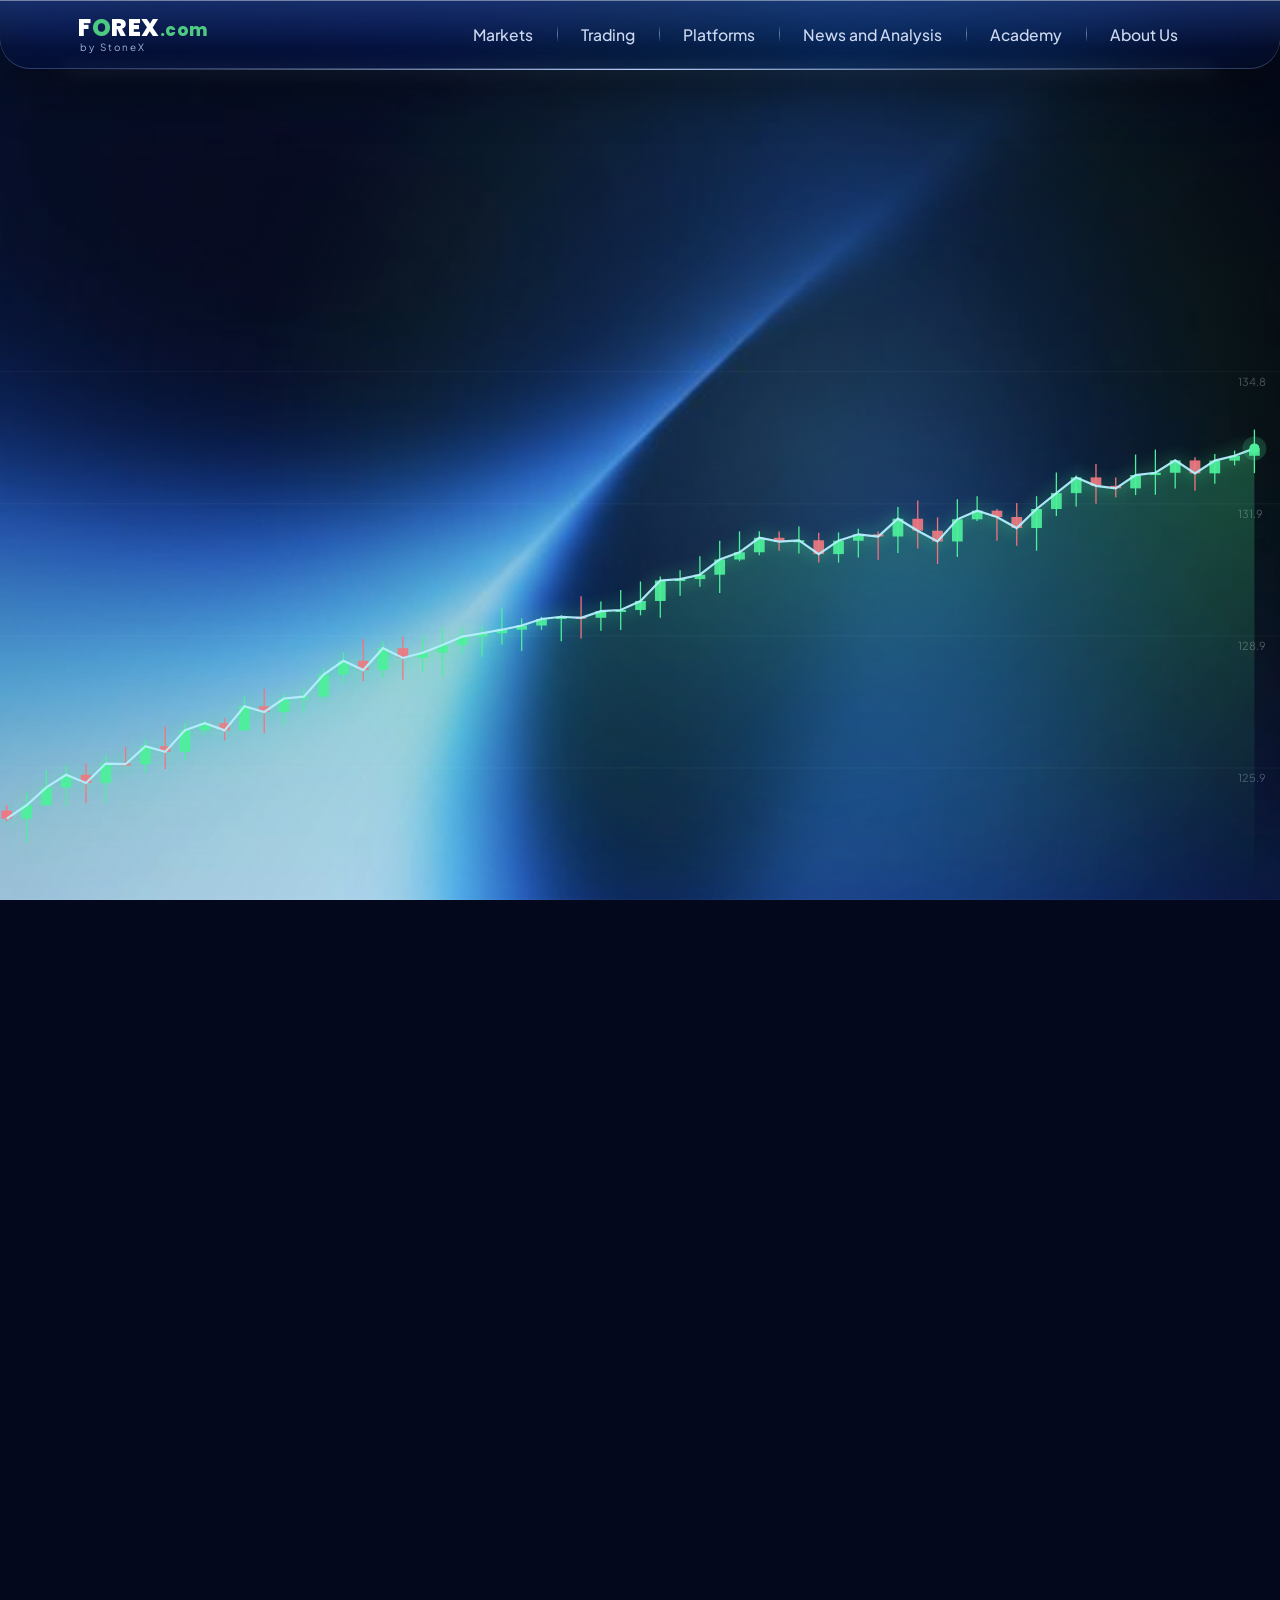
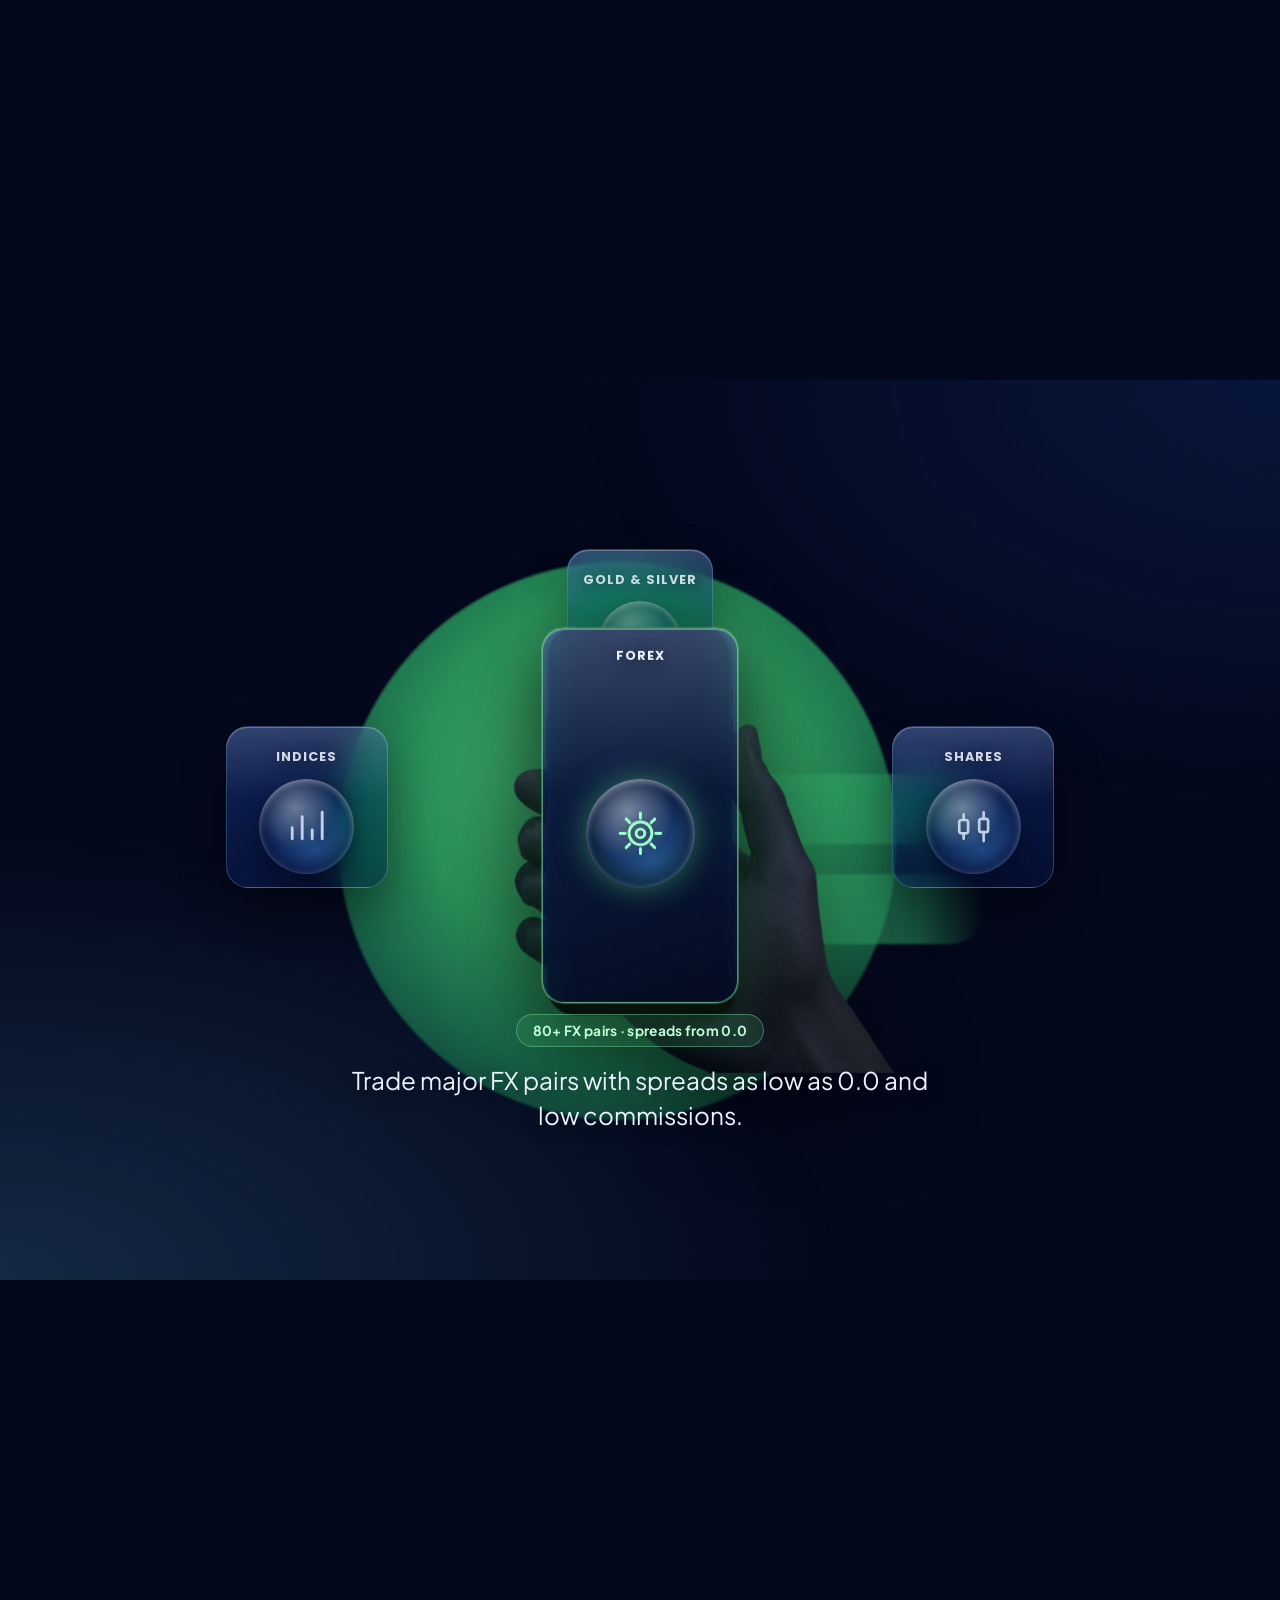
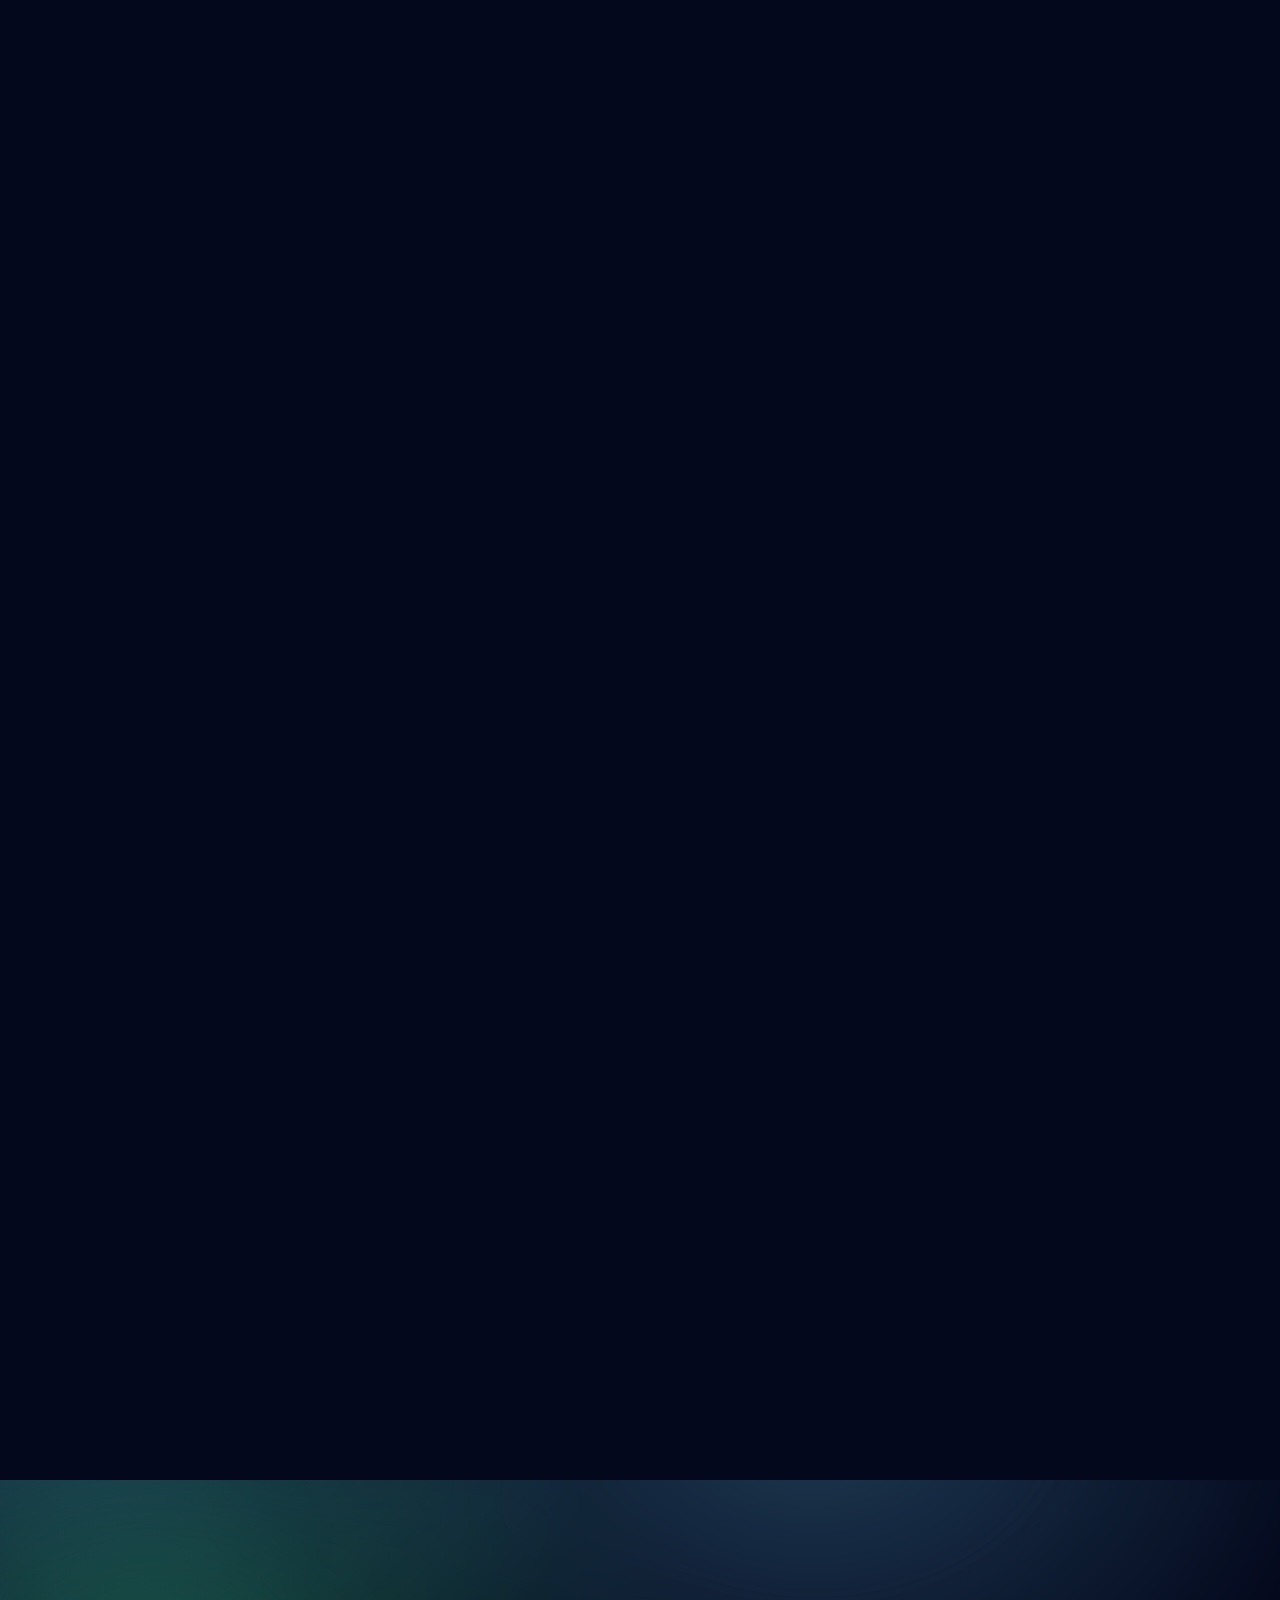
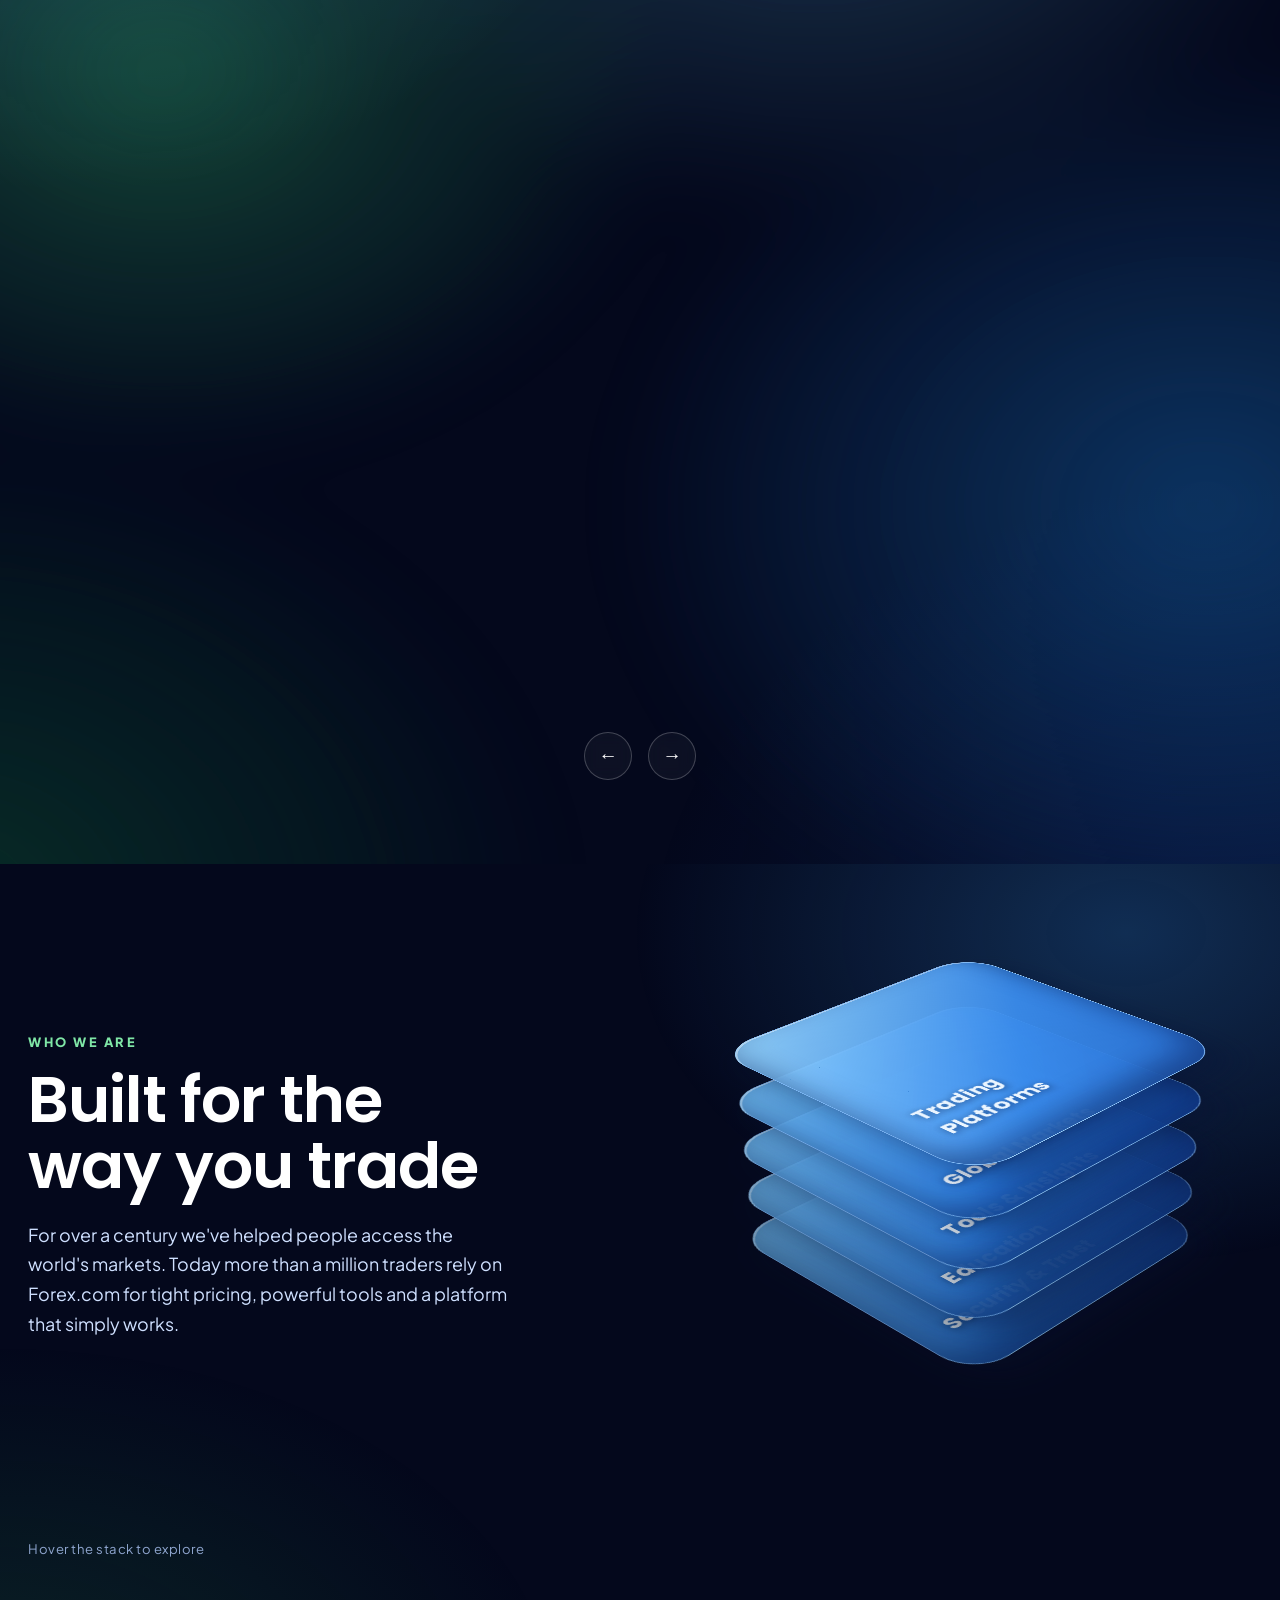
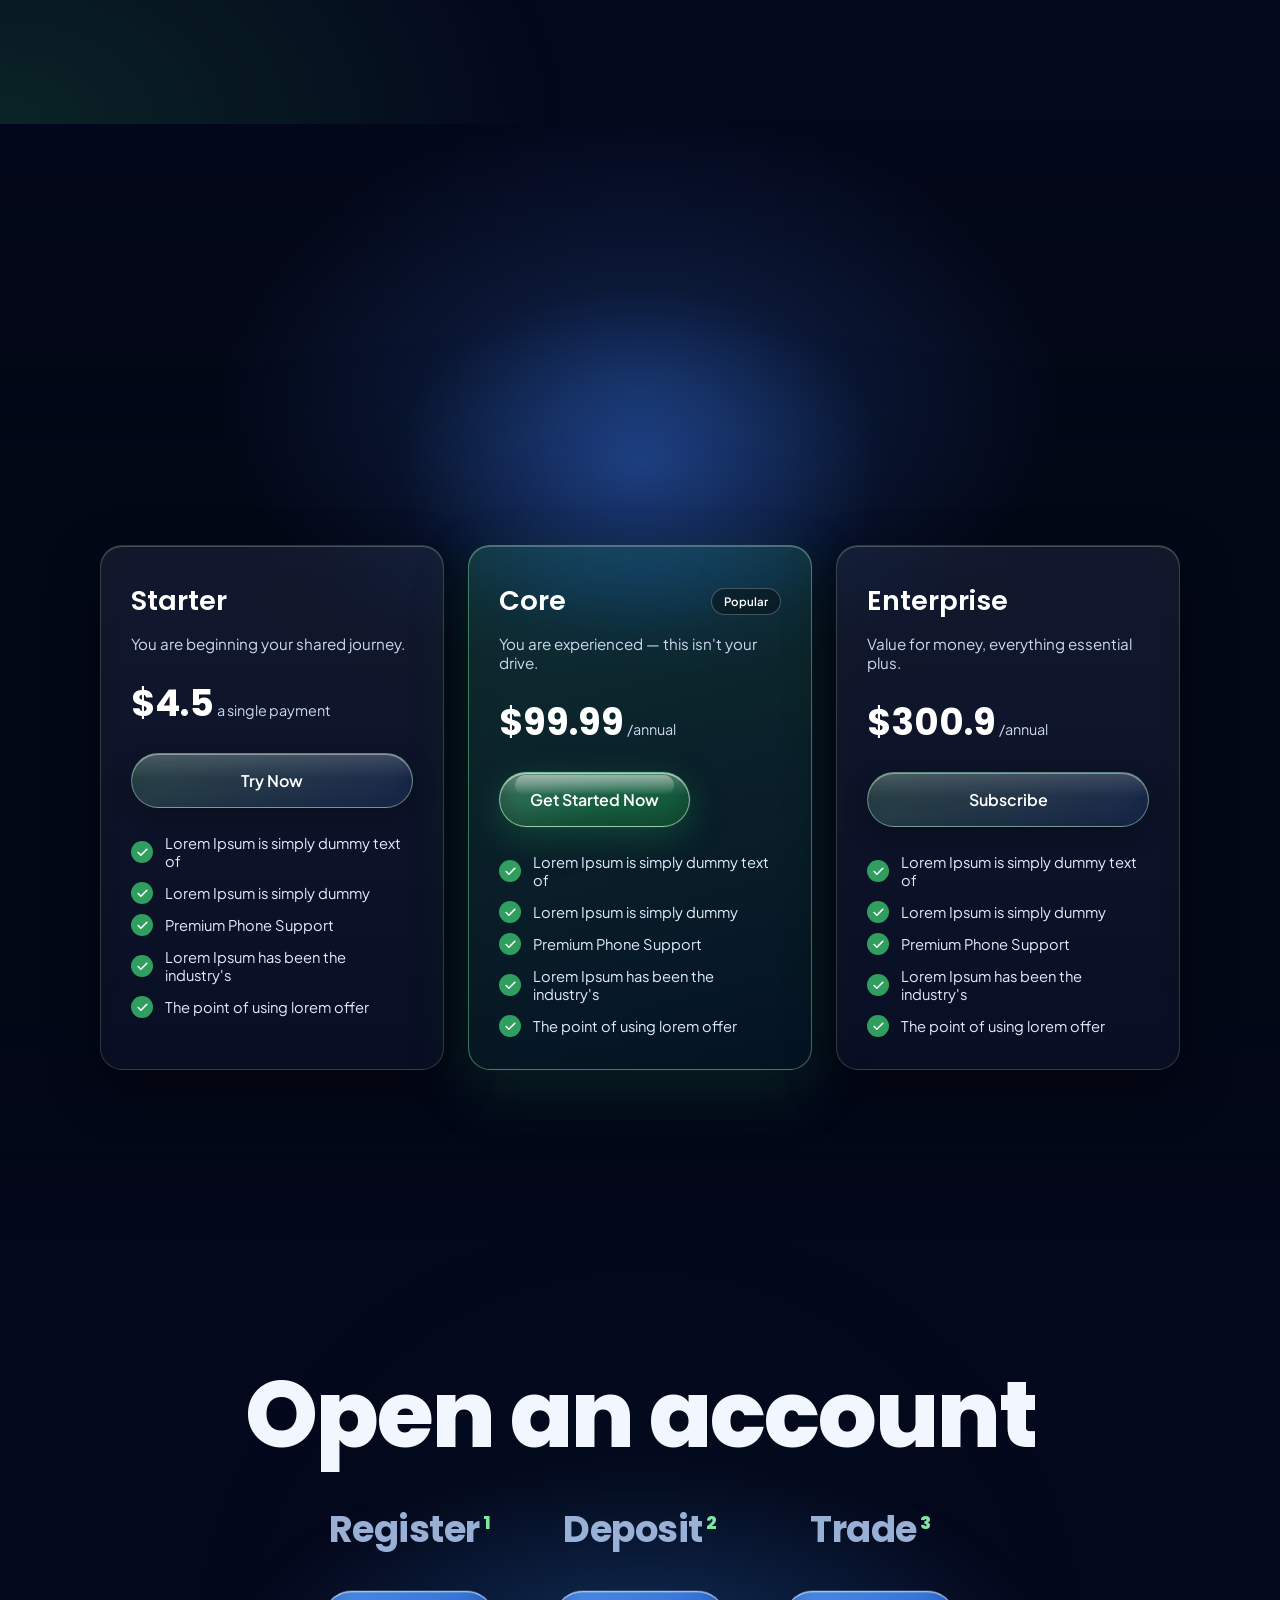
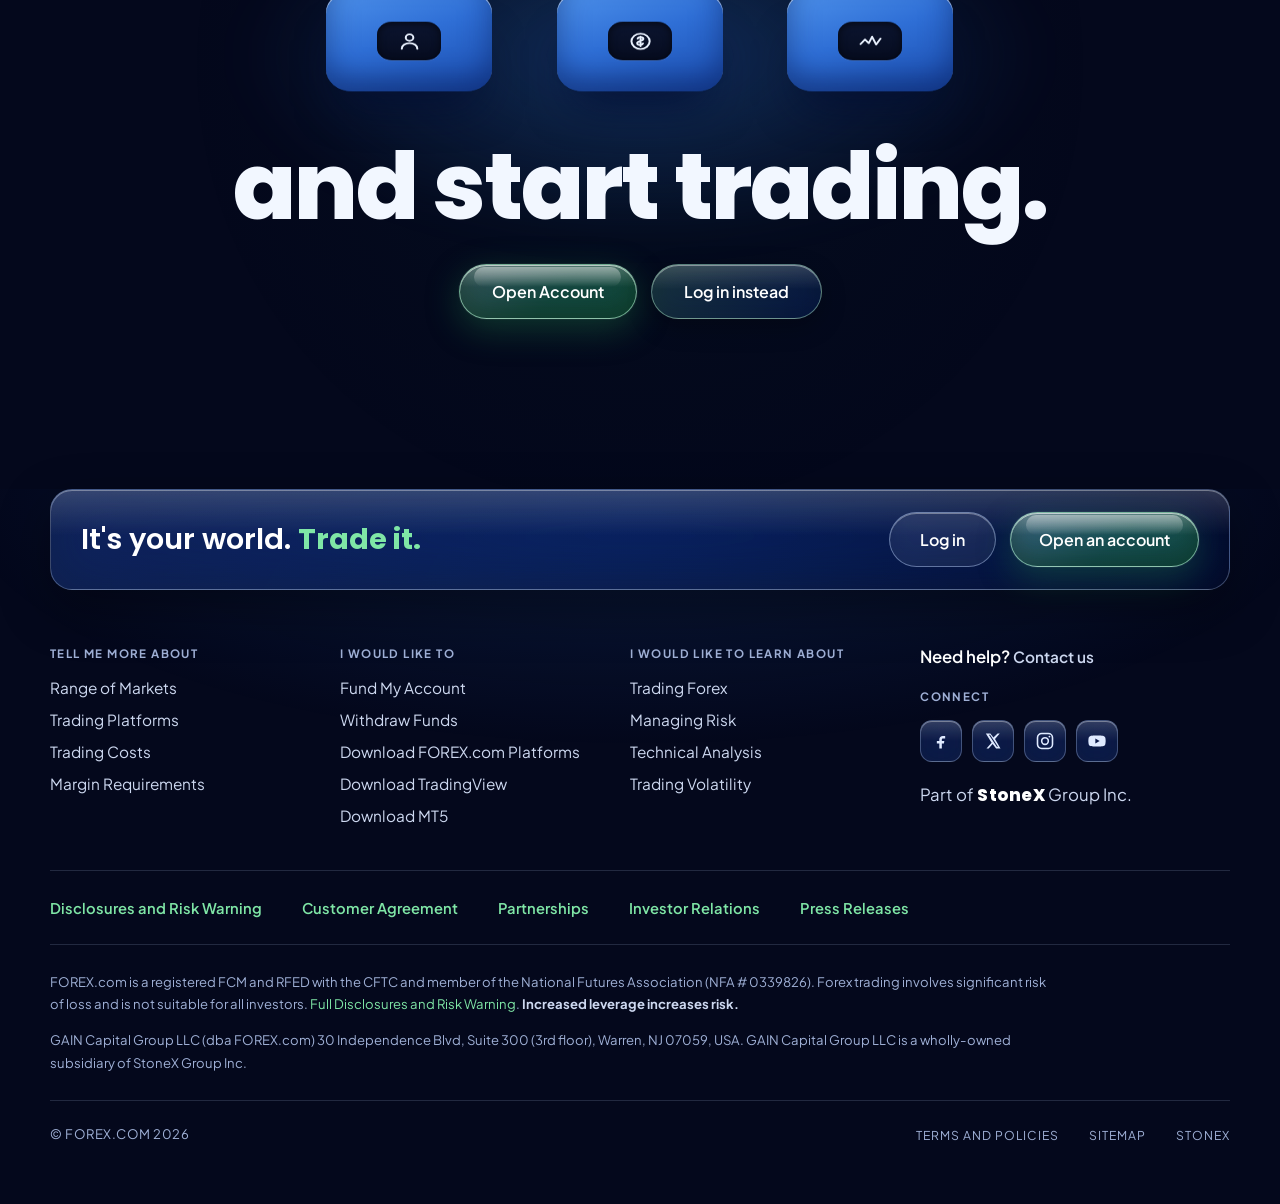
==== commit d5f6ad5f: "1" ====
--- a/index.html
+++ b/index.html
@@ -47,249 +47,292 @@
           <div class="hero-chart-fade" aria-hidden="true"></div>
         </div>
 
-        <!-- LIVE TICKER OVERLAY -->
-        <div class="market-overlay" id="marketOverlay">
-          <span class="live-pill"><span class="live-dot"></span>LIVE&nbsp;·&nbsp;Most Trending</span>
-          <div class="ticker-head">
-            <span class="tk-symbol" id="tkSymbol">NVDA</span>
-            <span class="tk-name" id="tkName">NVIDIA Corporation · NASDAQ</span>
-          </div>
-          <div class="ticker-price">
-            <span class="tk-price" id="tkPrice">$0.00</span>
-            <span class="tk-change up" id="tkChange">+0.00 (0.00%)</span>
-          </div>
-          <p class="market-desc" id="marketDesc">
-            NVIDIA powers the global AI compute boom — its GPUs run the world's data centres,
-            making it one of the most actively traded names on Wall Street right now.
-          </p>
-          <!-- last 3 up/down volatility ticks -->
-          <div class="vol-ticks" id="volTicks" aria-label="Recent moves">
-            <span class="vt-label">Last moves</span>
-            <span class="vt-dot"></span><span class="vt-dot"></span><span class="vt-dot"></span>
-          </div>
-          <a href="#pricing" class="btn btn-glass-green mo-cta">Open Account / Try A Demo</a>
-        </div>
-
-        <!-- PHONE-IN-HAND (revealed on scroll) -->
-        <div class="hand-rig" id="handRig" aria-hidden="true">
-          <div class="euro-bg" aria-hidden="true">€</div>
-          <div class="handshot">
-            <img class="handshot-img" src="assets/hand-phone.png" alt="Hand holding a phone showing the live NVDA chart" />
-            <div class="handshot-screen">
-              <canvas id="phoneChart"></canvas>
-              <div class="device-ticker">
-                <span id="phSymbol">NVDA</span>
-                <span class="ph-price" id="phPrice">$0.00</span>
-                <span class="ph-change up" id="phChange">+0.00%</span>
-              </div>
-
-              <!-- in-phone conversion panel -->
-              <div class="device-cta">
-                <span class="device-nudge" id="deviceNudge">Practice risk-free with $10,000 virtual funds</span>
-                <div class="device-btns">
-                  <a href="#pricing" class="dv-btn dv-primary">Open Account</a>
-                  <a href="#pricing" class="dv-btn dv-ghost">Try a Demo</a>
-                </div>
-              </div>
-            </div>
-          </div>
-        </div>
-
-        <!-- AWARD RAIL — glass squares in a semi-circle around the bottom of the hand (revealed on 2nd scroll) -->
-        <div class="award-rail" id="awardRail" aria-label="Awards and ratings">
-          <!-- Trustpilot · Excellent -->
-          <figure class="award-card" style="--ax:20%; --ay:46%; --d:.5s">
-            <span class="aw-inner" style="--fd:0s">
-              <span class="aw-visual aw-trust">
-                <span class="aw-tile">
-                  <i><svg viewBox="0 0 24 24" fill="currentColor"><path d="M12 2l2.9 6.3 6.9.7-5.1 4.6 1.4 6.8L12 17.8 5.9 20.4l1.4-6.8L2.2 9l6.9-.7z"/></svg></i>
-                  <i><svg viewBox="0 0 24 24" fill="currentColor"><path d="M12 2l2.9 6.3 6.9.7-5.1 4.6 1.4 6.8L12 17.8 5.9 20.4l1.4-6.8L2.2 9l6.9-.7z"/></svg></i>
-                  <i><svg viewBox="0 0 24 24" fill="currentColor"><path d="M12 2l2.9 6.3 6.9.7-5.1 4.6 1.4 6.8L12 17.8 5.9 20.4l1.4-6.8L2.2 9l6.9-.7z"/></svg></i>
-                  <i><svg viewBox="0 0 24 24" fill="currentColor"><path d="M12 2l2.9 6.3 6.9.7-5.1 4.6 1.4 6.8L12 17.8 5.9 20.4l1.4-6.8L2.2 9l6.9-.7z"/></svg></i>
-                  <i><svg viewBox="0 0 24 24" fill="currentColor"><path d="M12 2l2.9 6.3 6.9.7-5.1 4.6 1.4 6.8L12 17.8 5.9 20.4l1.4-6.8L2.2 9l6.9-.7z"/></svg></i>
-                </span>
+        <!-- HERO HEAD (resting hero): ticker (left) + market pitch (right) -->
+        <div class="hero-head" id="heroHead">
+          <div class="hh-left">
+            <span class="live-pill"><span class="live-dot"></span>LIVE&nbsp;·&nbsp;Most Trending</span>
+            <h1 class="hh-symbol"><span id="tkSymbol">NVDA</span><span class="hh-dot">•</span></h1>
+            <span class="hh-pill up" id="tkPill">
+              <span class="hh-caret">▲</span>
+              <span class="hh-price" id="tkPrice">$0.00</span>
+              <span class="hh-change" id="tkChange">+0.00 (0.00%)</span>
+            </span>
+            <div class="hh-time" id="tkTime">—</div>
+          </div>
+          <div class="hh-right">
+            <h2 class="hh-headline">The market's most<br>sought-after asset&nbsp;class</h2>
+            <p class="hh-desc" id="marketDesc">Discover the complete CFD experience with award-winning platforms, competitive spreads, low commissions, fast execution and dedicated support.</p>
+            <a href="#pricing" class="btn btn-glass-green hh-cta">Open Account / Try A Demo</a>
+          </div>
+        </div>
+
+        <!-- GRID (revealed on scroll): the live chart minimises into a carousel of mini charts -->
+        <div class="hero-grid" id="heroGrid" aria-hidden="true">
+          <h2 class="hg-title">One of the <strong>best-performing</strong><br>asset classes in today's market</h2>
+
+          <div class="hg-arc" aria-hidden="true"></div>
+
+          <div class="hg-cards" id="hgCards">
+            <div class="hg-track" id="hgTrack">
+              <!-- group A -->
+              <article class="hg-card"><div class="hgc-inner"><div class="hgc-head"><span class="hgc-sym">NVDA</span><span class="hgc-dot">•</span></div><canvas class="hgc-canvas"></canvas></div></article>
+              <article class="hg-card"><div class="hgc-inner"><div class="hgc-head"><span class="hgc-sym">NVDA</span><span class="hgc-dot">•</span></div><canvas class="hgc-canvas"></canvas></div></article>
+              <article class="hg-card"><div class="hgc-inner"><div class="hgc-head"><span class="hgc-sym">NVDA</span><span class="hgc-dot">•</span></div><canvas class="hgc-canvas"></canvas></div></article>
+              <article class="hg-card"><div class="hgc-inner"><div class="hgc-head"><span class="hgc-sym">NVDA</span><span class="hgc-dot">•</span></div><canvas class="hgc-canvas"></canvas></div></article>
+              <article class="hg-card"><div class="hgc-inner"><div class="hgc-head"><span class="hgc-sym">NVDA</span><span class="hgc-dot">•</span></div><canvas class="hgc-canvas"></canvas></div></article>
+              <!-- group B (duplicate for a seamless loop) -->
+              <article class="hg-card" aria-hidden="true"><div class="hgc-inner"><div class="hgc-head"><span class="hgc-sym">NVDA</span><span class="hgc-dot">•</span></div><canvas class="hgc-canvas"></canvas></div></article>
+              <article class="hg-card" aria-hidden="true"><div class="hgc-inner"><div class="hgc-head"><span class="hgc-sym">NVDA</span><span class="hgc-dot">•</span></div><canvas class="hgc-canvas"></canvas></div></article>
+              <article class="hg-card" aria-hidden="true"><div class="hgc-inner"><div class="hgc-head"><span class="hgc-sym">NVDA</span><span class="hgc-dot">•</span></div><canvas class="hgc-canvas"></canvas></div></article>
+              <article class="hg-card" aria-hidden="true"><div class="hgc-inner"><div class="hgc-head"><span class="hgc-sym">NVDA</span><span class="hgc-dot">•</span></div><canvas class="hgc-canvas"></canvas></div></article>
+              <article class="hg-card" aria-hidden="true"><div class="hgc-inner"><div class="hgc-head"><span class="hgc-sym">NVDA</span><span class="hgc-dot">•</span></div><canvas class="hgc-canvas"></canvas></div></article>
+            </div>
+          </div>
+
+          <a href="#news" class="btn btn-glass-green hg-more">See more</a>
+
+          <!-- award / rating badges (glass) -->
+          <div class="hg-awards" aria-label="Awards and ratings">
+            <figure class="hg-badge" style="--bd:0s">
+              <span class="bdg-seedly">4.7</span>
+              <span class="bdg-label">Seedly</span>
+            </figure>
+
+            <figure class="hg-badge" style="--bd:.08s">
+              <span class="bdg-tp-name">Trustpilot</span>
+              <span class="bdg-tp-star"><svg viewBox="0 0 24 24" fill="currentColor"><path d="M12 2l2.9 6.3 6.9.7-5.1 4.6 1.4 6.8L12 17.8 5.9 20.4l1.4-6.8L2.2 9l6.9-.7z"/></svg></span>
+              <span class="bdg-tp-score">4.6</span>
+            </figure>
+
+            <figure class="hg-badge" style="--bd:.16s">
+              <span class="bdg-medal">
+                <svg class="bdg-laurel" viewBox="0 0 100 100" fill="none" stroke="currentColor" stroke-width="3" stroke-linecap="round"><path d="M50 90C30 86 18 68 20 46"/><path d="M50 90C70 86 82 68 80 46"/><path d="M26 78q-9 -3 -13 -12"/><path d="M21 67q-9 -2 -13 -10"/><path d="M20 55q-9 -1 -12 -9"/><path d="M21 45q-9 0 -12 -7"/><path d="M74 78q9 -3 13 -12"/><path d="M79 67q9 -2 13 -10"/><path d="M80 55q9 -1 12 -9"/><path d="M79 45q9 0 12 -7"/></svg>
+                <span class="bdg-medal-txt">Best in Class<br><b>Overall</b><br>2026</span>
               </span>
-              <span class="aw-name">Trustpilot</span>
-              <span class="aw-meta">Excellent</span>
-            </span>
-          </figure>
-
-          <!-- Overall Excellence 2025 -->
-          <figure class="award-card" style="--ax:26%; --ay:64%; --d:.4s">
-            <span class="aw-inner" style="--fd:.9s">
-              <span class="aw-visual aw-gold">
-                <svg class="aw-laurel" viewBox="0 0 100 100" fill="none" stroke="currentColor" stroke-width="3" stroke-linecap="round"><path d="M50 90C30 86 18 68 20 46"/><path d="M50 90C70 86 82 68 80 46"/><path d="M26 78q-9 -3 -13 -12"/><path d="M21 67q-9 -2 -13 -10"/><path d="M20 55q-9 -1 -12 -9"/><path d="M21 45q-9 0 -12 -7"/><path d="M74 78q9 -3 13 -12"/><path d="M79 67q9 -2 13 -10"/><path d="M80 55q9 -1 12 -9"/><path d="M79 45q9 0 12 -7"/></svg>
-                <span class="aw-center"><svg viewBox="0 0 24 24" width="15" height="15" fill="currentColor"><path d="M12 2l2.9 6.3 6.9.7-5.1 4.6 1.4 6.8L12 17.8 5.9 20.4l1.4-6.8L2.2 9l6.9-.7z"/></svg></span>
-              </span>
-              <span class="aw-name">Overall Excellence</span>
-              <span class="aw-meta">2025</span>
-            </span>
-          </figure>
-
-          <!-- Rated 4.9 / 5 -->
-          <figure class="award-card" style="--ax:41%; --ay:75%; --d:.3s">
-            <span class="aw-inner" style="--fd:1.8s">
-              <span class="aw-visual">
-                <span class="aw-stars gold">
-                  <svg viewBox="0 0 24 24" fill="currentColor"><path d="M12 2l2.9 6.3 6.9.7-5.1 4.6 1.4 6.8L12 17.8 5.9 20.4l1.4-6.8L2.2 9l6.9-.7z"/></svg>
-                  <svg viewBox="0 0 24 24" fill="currentColor"><path d="M12 2l2.9 6.3 6.9.7-5.1 4.6 1.4 6.8L12 17.8 5.9 20.4l1.4-6.8L2.2 9l6.9-.7z"/></svg>
-                  <svg viewBox="0 0 24 24" fill="currentColor"><path d="M12 2l2.9 6.3 6.9.7-5.1 4.6 1.4 6.8L12 17.8 5.9 20.4l1.4-6.8L2.2 9l6.9-.7z"/></svg>
-                  <svg viewBox="0 0 24 24" fill="currentColor"><path d="M12 2l2.9 6.3 6.9.7-5.1 4.6 1.4 6.8L12 17.8 5.9 20.4l1.4-6.8L2.2 9l6.9-.7z"/></svg>
-                  <svg viewBox="0 0 24 24" fill="currentColor"><path d="M12 2l2.9 6.3 6.9.7-5.1 4.6 1.4 6.8L12 17.8 5.9 20.4l1.4-6.8L2.2 9l6.9-.7z"/></svg>
-                </span>
-              </span>
-              <span class="aw-big">4.9/5</span>
-              <span class="aw-meta">4,900+ reviews</span>
-            </span>
-          </figure>
-
-          <!-- Best in Class Trading Platform -->
-          <figure class="award-card" style="--ax:59%; --ay:75%; --d:.2s">
-            <span class="aw-inner" style="--fd:2.7s">
-              <span class="aw-visual aw-silver">
-                <svg class="aw-laurel" viewBox="0 0 100 100" fill="none" stroke="currentColor" stroke-width="3" stroke-linecap="round"><path d="M50 90C30 86 18 68 20 46"/><path d="M50 90C70 86 82 68 80 46"/><path d="M26 78q-9 -3 -13 -12"/><path d="M21 67q-9 -2 -13 -10"/><path d="M20 55q-9 -1 -12 -9"/><path d="M21 45q-9 0 -12 -7"/><path d="M74 78q9 -3 13 -12"/><path d="M79 67q9 -2 13 -10"/><path d="M80 55q9 -1 12 -9"/><path d="M79 45q9 0 12 -7"/></svg>
-                <span class="aw-center"><svg viewBox="0 0 24 24" width="15" height="15" fill="currentColor"><path d="M12 2l2.9 6.3 6.9.7-5.1 4.6 1.4 6.8L12 17.8 5.9 20.4l1.4-6.8L2.2 9l6.9-.7z"/></svg></span>
-              </span>
-              <span class="aw-name">Best in Class</span>
-              <span class="aw-meta">Trading Platform</span>
-            </span>
-          </figure>
-
-          <!-- Best Mobile App 2025 -->
-          <figure class="award-card" style="--ax:74%; --ay:64%; --d:.1s">
-            <span class="aw-inner" style="--fd:3.6s">
-              <span class="aw-visual aw-silver">
-                <svg class="aw-laurel" viewBox="0 0 100 100" fill="none" stroke="currentColor" stroke-width="3" stroke-linecap="round"><path d="M50 90C30 86 18 68 20 46"/><path d="M50 90C70 86 82 68 80 46"/><path d="M26 78q-9 -3 -13 -12"/><path d="M21 67q-9 -2 -13 -10"/><path d="M20 55q-9 -1 -12 -9"/><path d="M21 45q-9 0 -12 -7"/><path d="M74 78q9 -3 13 -12"/><path d="M79 67q9 -2 13 -10"/><path d="M80 55q9 -1 12 -9"/><path d="M79 45q9 0 12 -7"/></svg>
-                <span class="aw-center"><svg viewBox="0 0 24 24" width="14" height="14" fill="none" stroke="currentColor" stroke-width="2" stroke-linecap="round" stroke-linejoin="round"><rect x="7" y="2" width="10" height="20" rx="2.5"/></svg></span>
-              </span>
-              <span class="aw-name">Best Mobile App</span>
-              <span class="aw-meta">2025</span>
-            </span>
-          </figure>
-
-          <!-- Most Trusted FX Broker -->
-          <figure class="award-card" style="--ax:80%; --ay:46%; --d:0s">
-            <span class="aw-inner" style="--fd:4.5s">
-              <span class="aw-visual aw-gold">
-                <svg class="aw-laurel" viewBox="0 0 100 100" fill="none" stroke="currentColor" stroke-width="3" stroke-linecap="round"><path d="M50 90C30 86 18 68 20 46"/><path d="M50 90C70 86 82 68 80 46"/><path d="M26 78q-9 -3 -13 -12"/><path d="M21 67q-9 -2 -13 -10"/><path d="M20 55q-9 -1 -12 -9"/><path d="M21 45q-9 0 -12 -7"/><path d="M74 78q9 -3 13 -12"/><path d="M79 67q9 -2 13 -10"/><path d="M80 55q9 -1 12 -9"/><path d="M79 45q9 0 12 -7"/></svg>
-                <span class="aw-center"><svg viewBox="0 0 24 24" width="15" height="15" fill="none" stroke="currentColor" stroke-width="3" stroke-linecap="round" stroke-linejoin="round"><path d="M5 12l4 4 10-10"/></svg></span>
-              </span>
-              <span class="aw-name">Most Trusted</span>
-              <span class="aw-meta">FX Broker</span>
-            </span>
-          </figure>
-        </div>
-
-        <!-- HEADLINE + COPY (the resting masthead, phone state) -->
-        <div class="mh-content" id="mhContent">
-          <h1 class="mh-title">Built on 100&nbsp;Years<br>of Financial Excellence</h1>
-          <p class="mh-tagline">
-            Trade NVIDIA and 1,000s of markets with award-winning platforms,
-            competitive spreads and lightning-fast execution.
-          </p>
-          <a href="#pricing" class="btn btn-glass-green">Open Account / Try A Demo</a>
+            </figure>
+
+            <figure class="hg-badge bdg-wide" style="--bd:.24s">
+              <svg class="bdg-wreath bdg-wreath-l" viewBox="0 0 50 100" fill="none" stroke="currentColor" stroke-width="3" stroke-linecap="round"><path d="M44 92C24 88 12 70 14 48"/><path d="M20 80q-9 -3 -13 -12"/><path d="M15 69q-9 -2 -13 -10"/><path d="M14 57q-9 -1 -12 -9"/><path d="M15 47q-9 0 -12 -7"/></svg>
+              <span class="bdg-wreath-txt">Best regulated<br>CFD broker in<br>Singapore<br><b>Asia Forex Mentor</b></span>
+              <svg class="bdg-wreath bdg-wreath-r" viewBox="0 0 50 100" fill="none" stroke="currentColor" stroke-width="3" stroke-linecap="round"><path d="M6 92C26 88 38 70 36 48"/><path d="M30 80q9 -3 13 -12"/><path d="M35 69q9 -2 13 -10"/><path d="M36 57q9 -1 12 -9"/><path d="M35 47q9 0 12 -7"/></svg>
+            </figure>
+          </div>
         </div>
 
         <div class="scroll-cue" id="scrollCue"><span></span>Scroll</div>
       </section>
     </div>
 
-    <!-- ============ MODULAR 2 — CREDIBILITY ============ -->
-    <section class="credibility" id="credibility">
-      <div class="euro-symbol euro-ghost" aria-hidden="true">€</div>
-      <div class="cred-head">
-        <h2 class="reveal">Trusted by over <strong>1&nbsp;million traders</strong><sup>*</sup><br>+ Markets Classification</h2>
-        <p class="reveal">Trade major FX pairs with spreads as low as 0.0<br>and low commissions.</p>
-      </div>
-
-      <div class="markets">
-        <article class="market-card mc-sm reveal" style="--i:0">
-          <div class="mc-media mc-gold"></div>
-          <h3>Gold &amp; Silver</h3>
-        </article>
-        <article class="market-card mc-md reveal" style="--i:1">
-          <div class="mc-media mc-indices"></div>
-          <h3>Indices</h3>
-        </article>
-        <article class="market-card mc-lg reveal" style="--i:2">
-          <div class="mc-media mc-forex"></div>
-          <h3>Forex</h3>
-        </article>
-        <article class="market-card mc-md reveal" style="--i:3">
-          <div class="mc-media mc-shares"></div>
-          <h3>Shares</h3>
-        </article>
-      </div>
-    </section>
+    <!-- ============ MODULAR 2 — CREDIBILITY / MARKETS CLASSIFICATION ============ -->
+    <div class="cred-scroll" id="credScroll">
+      <section class="credibility" id="credibility">
+        <!-- green euro planet behind the stage -->
+        <div class="mk-bg" aria-hidden="true">
+          <div class="mk-orb"></div>
+          <div class="euro-symbol euro-ghost">€</div>
+        </div>
+
+        <div class="cred-inner">
+          <div class="cred-head reveal">
+            <h2>Trusted by over <strong>1&nbsp;million traders</strong><sup>*</sup><br>+ Markets Classification</h2>
+          </div>
+
+          <!-- floating market chips + the FOREX card held in hand -->
+          <div class="markets" id="markets">
+            <!-- FOREX — held by the hand -->
+            <div class="mk-hand handshot">
+              <img class="handshot-img" src="assets/hand-phone.png" alt="" />
+              <article class="market-card mk-forex active" data-i="2"
+                data-stat="80+ FX pairs · spreads from 0.0"
+                data-desc="Trade major FX pairs with spreads as low as 0.0 and low commissions.">
+                <h3>Forex</h3>
+                <span class="mc-ico"><svg viewBox="0 0 48 48" fill="none" stroke="currentColor" stroke-width="2.3" stroke-linecap="round" stroke-linejoin="round"><circle cx="24" cy="24" r="9"/><circle cx="24" cy="24" r="3.4"/><path d="M24 8v4M24 36v4M8 24h4M36 24h4M12.7 12.7l2.9 2.9M32.4 32.4l2.9 2.9M35.3 12.7l-2.9 2.9M15.6 32.4l-2.9 2.9"/></svg></span>
+              </article>
+            </div>
+
+            <!-- Gold & Silver — top -->
+            <div class="mk-slot mk-gold">
+              <article class="market-card" data-i="0"
+                data-stat="Spreads from 0.3 pts · 24/5"
+                data-desc="Trade gold, silver and other precious metals as safe-haven assets — with deep liquidity and tight spreads, around the clock.">
+                <h3>Gold &amp; Silver</h3>
+                <span class="mc-ico"><svg viewBox="0 0 48 48" fill="none" stroke="currentColor" stroke-width="2.4" stroke-linecap="round" stroke-linejoin="round"><circle cx="24" cy="24" r="13"/><path d="M24 16.5v15M20.5 20.5h6a2.5 2.5 0 0 1 0 5h-6.5 7a2.5 2.5 0 0 1 0 5h-6.5"/></svg></span>
+              </article>
+            </div>
+
+            <!-- Indices — left -->
+            <div class="mk-slot mk-indices">
+              <article class="market-card" data-i="1"
+                data-stat="20+ global indices"
+                data-desc="Get exposure to the world's leading stock indices — US 500, Wall Street 30 and Germany 40 — all in a single position.">
+                <h3>Indices</h3>
+                <span class="mc-ico"><svg viewBox="0 0 48 48" fill="none" stroke="currentColor" stroke-width="2.6" stroke-linecap="round"><path d="M11 35V25M20 35V15M29 35V27M38 35V11"/></svg></span>
+              </article>
+            </div>
+
+            <!-- Shares — right -->
+            <div class="mk-slot mk-shares">
+              <article class="market-card" data-i="3"
+                data-stat="4,500+ global shares · $0 commission"
+                data-desc="Go long or short on thousands of shares — Apple, Tesla, Nvidia and more — with leverage and zero commission.">
+                <h3>Shares</h3>
+                <span class="mc-ico"><svg viewBox="0 0 48 48" fill="none" stroke="currentColor" stroke-width="2.4" stroke-linecap="round" stroke-linejoin="round"><path d="M15 13v5M15 30v5M33 11v6M33 29v8"/><rect x="11" y="18" width="8" height="12" rx="2"/><rect x="29" y="17" width="8" height="12" rx="2"/></svg></span>
+              </article>
+            </div>
+          </div>
+
+          <div class="cred-detail">
+            <span class="cred-stat reveal" id="credStat">80+ FX pairs · spreads from 0.0</span>
+            <p class="cred-body reveal" id="credBody">Trade major FX pairs with spreads as low as 0.0 and low commissions.</p>
+            <a href="#pricing" class="btn btn-glass-green cred-cta reveal">Open Account / Try A Demo</a>
+          </div>
+        </div>
+      </section>
+    </div>
 
     <!-- ============ MODULAR 3 — LATEST NEWS & ANALYSIS ============ -->
     <section class="news" id="news">
-      <div class="news-aside reveal">
-        <h2>Latest News<br>&amp; Analysis</h2>
-        <button class="btn btn-glass-green" type="button">See more</button>
-        <div class="news-controls">
-          <button class="news-arrow" id="newsPrev" aria-label="Previous">&larr;</button>
-          <button class="news-arrow" id="newsNext" aria-label="Next">&rarr;</button>
-        </div>
-      </div>
-
-      <div class="news-track" id="newsTrack">
-        <!-- cards injected/duplicated; base set below -->
-        <article class="news-card reveal">
-          <div class="nc-thumb">
-            <span class="nc-logo">FOREX<small>.com</small></span>
-            <button class="nc-play" aria-label="Play video">&#9658;</button>
-            <div class="nc-meta">
-              <strong>David Scutt, Market Analyst</strong>
-              <span>June 19, 2026 06:47 AM</span>
-            </div>
-          </div>
-          <h3>RBA Hawkish Hold: AUD/USD Risks 69 Cents as ASX 200 Eyes 9000</h3>
-          <p>RBA Hawkish Hold: AUD/USD Risks 69 Cents as ASX 200 Eyes 9000. RBA Hawkish Hold: AUD/USD Risks 69 Cents as ASX 200 Eyes 9000.</p>
-          <a href="#" class="nc-readmore">Read more <span>&#8599;</span></a>
-        </article>
-
-        <article class="news-card reveal">
-          <div class="nc-thumb nc-thumb-2">
-            <span class="nc-logo">FOREX<small>.com</small></span>
-            <button class="nc-play" aria-label="Play video">&#9658;</button>
-            <div class="nc-meta">
-              <strong>Razan Hilal, Market Analyst</strong>
-              <span>June 18, 2026 09:12 AM</span>
-            </div>
-          </div>
-          <h3>Gold Eyes Record High as USD Softens on Rate-Cut Bets</h3>
-          <p>Gold pushes toward fresh highs as the dollar eases. Traders eye the Fed's next move and shifting safe-haven flows.</p>
-          <a href="#" class="nc-readmore">Read more <span>&#8599;</span></a>
-        </article>
-
-        <article class="news-card reveal">
-          <div class="nc-thumb nc-thumb-3">
-            <span class="nc-logo">FOREX<small>.com</small></span>
-            <button class="nc-play" aria-label="Play video">&#9658;</button>
-            <div class="nc-meta">
-              <strong>Fawad Razaqzada, Market Analyst</strong>
-              <span>June 17, 2026 14:30 PM</span>
-            </div>
-          </div>
-          <h3>EUR/USD Coils Before ECB: Breakout or Fakeout?</h3>
-          <p>EUR/USD tightens into a range ahead of the ECB decision. We map the key levels that could define the next big move.</p>
-          <a href="#" class="nc-readmore">Read more <span>&#8599;</span></a>
-        </article>
-
-        <article class="news-card reveal">
-          <div class="nc-thumb nc-thumb-4">
-            <span class="nc-logo">FOREX<small>.com</small></span>
-            <button class="nc-play" aria-label="Play video">&#9658;</button>
-            <div class="nc-meta">
-              <strong>Matt Weller, Global Head of Research</strong>
-              <span>June 16, 2026 11:05 AM</span>
-            </div>
-          </div>
-          <h3>S&amp;P 500 at All-Time Highs: How Far Can the Rally Run?</h3>
-          <p>Equities grind higher as breadth improves. We break down the technical and macro drivers behind the move.</p>
-          <a href="#" class="nc-readmore">Read more <span>&#8599;</span></a>
-        </article>
+      <div class="news-head">
+        <h2 class="reveal">Latest News<br>&amp; Analysis</h2>
+        <div class="news-intro reveal">
+          <p>Lorem ipsum dolor sit amet, consectetur adipisci elit, sed do eiusmod tempor incididunt ut labore et dolore magna aliqua. Ut enim ad minim veniam.</p>
+          <button class="btn btn-glass-green" type="button">See more</button>
+        </div>
+      </div>
+
+      <div class="news-track reveal" id="newsTrack">
+       <div class="news-marquee" id="newsMarquee">
+        <article class="news-card">
+          <div class="nc-thumb"><img src="assets/news/spacex.jpg" alt="SpaceX rocket launch" loading="lazy" /></div>
+          <div class="nc-body">
+            <h3>Lorem ipsum dolor sit ame, consectetur adipisci elit</h3>
+            <p>Lorem ipsum dolor sit amet, consectetur adipisci elit, sed do eiusmod tempor incididunt ut labore et dolore magna aliqua. Ut enim ad minim veniam, quis nostrud exercitation ullamco laboris</p>
+            <div class="nc-tags">
+              <span class="nc-tag nc-author"><span class="nc-avatar"></span>David Scutt, Market Analyst</span>
+              <span class="nc-tag">June 19, 2026 06:47 AM</span>
+            </div>
+            <a href="#" class="nc-readmore">Read more <span>&#8599;</span></a>
+          </div>
+        </article>
+
+        <article class="news-card">
+          <div class="nc-thumb"><img src="assets/news/nasdaq.jpg" alt="NASDAQ market data" loading="lazy" /></div>
+          <div class="nc-body">
+            <h3>Lorem ipsum dolor sit ame, consectetur adipisci elit</h3>
+            <p>Lorem ipsum dolor sit amet, consectetur adipisci elit, sed do eiusmod tempor incididunt ut labore et dolore magna aliqua. Ut enim ad minim veniam, quis nostrud exercitation ullamco laboris</p>
+            <div class="nc-tags">
+              <span class="nc-tag nc-author"><span class="nc-avatar"></span>David Scutt, Market Analyst</span>
+              <span class="nc-tag">June 19, 2026 06:47 AM</span>
+            </div>
+            <a href="#" class="nc-readmore">Read more <span>&#8599;</span></a>
+          </div>
+        </article>
+
+        <article class="news-card">
+          <div class="nc-thumb"><img src="assets/news/ibd.jpg" alt="IBD stock lists update" loading="lazy" /></div>
+          <div class="nc-body">
+            <h3>Lorem ipsum dolor sit ame, consectetur adipisci elit</h3>
+            <p>Lorem ipsum dolor sit amet, consectetur adipisci elit, sed do eiusmod tempor incididunt ut labore et dolore magna aliqua. Ut enim ad minim veniam, quis nostrud exercitation ullamco laboris</p>
+            <div class="nc-tags">
+              <span class="nc-tag nc-author"><span class="nc-avatar"></span>David Scutt, Market Analyst</span>
+              <span class="nc-tag">June 19, 2026 06:47 AM</span>
+            </div>
+            <a href="#" class="nc-readmore">Read more <span>&#8599;</span></a>
+          </div>
+        </article>
+
+        <article class="news-card">
+          <div class="nc-thumb"><img src="assets/news/uber.jpg" alt="Uber app on a phone" loading="lazy" /></div>
+          <div class="nc-body">
+            <h3>Lorem ipsum dolor sit ame, consectetur adipisci elit</h3>
+            <p>Lorem ipsum dolor sit amet, consectetur adipisci elit, sed do eiusmod tempor incididunt ut labore et dolore magna aliqua. Ut enim ad minim veniam, quis nostrud exercitation ullamco laboris</p>
+            <div class="nc-tags">
+              <span class="nc-tag nc-author"><span class="nc-avatar"></span>David Scutt, Market Analyst</span>
+              <span class="nc-tag">June 19, 2026 06:47 AM</span>
+            </div>
+            <a href="#" class="nc-readmore">Read more <span>&#8599;</span></a>
+          </div>
+        </article>
+
+        <article class="news-card">
+          <div class="nc-thumb"><img src="assets/news/amazon.jpg" alt="Amazon logo" loading="lazy" /></div>
+          <div class="nc-body">
+            <h3>Lorem ipsum dolor sit ame, consectetur adipisci elit</h3>
+            <p>Lorem ipsum dolor sit amet, consectetur adipisci elit, sed do eiusmod tempor incididunt ut labore et dolore magna aliqua. Ut enim ad minim veniam, quis nostrud exercitation ullamco laboris</p>
+            <div class="nc-tags">
+              <span class="nc-tag nc-author"><span class="nc-avatar"></span>David Scutt, Market Analyst</span>
+              <span class="nc-tag">June 19, 2026 06:47 AM</span>
+            </div>
+            <a href="#" class="nc-readmore">Read more <span>&#8599;</span></a>
+          </div>
+        </article>
+       </div>
+      </div>
+
+      <div class="news-controls reveal">
+        <button class="news-arrow" id="newsPrev" aria-label="Previous">&larr;</button>
+        <button class="news-arrow" id="newsNext" aria-label="Next">&rarr;</button>
+      </div>
+    </section>
+
+    <!-- ============ ABOUT US ============ -->
+    <section class="about" id="about">
+      <div class="about-copy">
+        <span class="about-eyebrow reveal">Who we are</span>
+        <h2 class="about-title reveal">Built for the<br>way you trade</h2>
+        <p class="about-lead reveal">For over a century we've helped people access the world's markets. Today more than a million traders rely on Forex.com for tight pricing, powerful tools and a platform that simply works.</p>
+
+        <div class="about-feats reveal">
+          <div class="af">
+            <span class="af-ico"><svg viewBox="0 0 24 24" fill="none" stroke="currentColor" stroke-width="1.7" stroke-linecap="round" stroke-linejoin="round"><rect x="3" y="4" width="18" height="13" rx="2"/><path d="M3 8h18M8 21h8"/></svg></span>
+            <div><strong>Award-winning platform</strong><small>Trade with confidence</small></div>
+          </div>
+          <div class="af">
+            <span class="af-ico"><svg viewBox="0 0 24 24" fill="none" stroke="currentColor" stroke-width="1.7" stroke-linecap="round" stroke-linejoin="round"><path d="M4 7h10M18 7h2M4 12h4M12 12h8M4 17h12M19 17h1"/><circle cx="16" cy="7" r="2"/><circle cx="10" cy="12" r="2"/><circle cx="17" cy="17" r="2"/></svg></span>
+            <div><strong>Powerful tools</strong><small>Pro charts & insights</small></div>
+          </div>
+          <div class="af">
+            <span class="af-ico"><svg viewBox="0 0 24 24" fill="none" stroke="currentColor" stroke-width="1.7" stroke-linecap="round" stroke-linejoin="round"><rect x="7" y="2" width="10" height="20" rx="2.5"/><path d="M11 18h2"/></svg></span>
+            <div><strong>Mobile trading</strong><small>Markets in your pocket</small></div>
+          </div>
+          <div class="af">
+            <span class="af-ico"><svg viewBox="0 0 24 24" fill="none" stroke="currentColor" stroke-width="1.7" stroke-linecap="round" stroke-linejoin="round"><path d="M12 2l8 4v6c0 5-3.4 8.5-8 10-4.6-1.5-8-5-8-10V6z"/><path d="M9 12l2 2 4-4"/></svg></span>
+            <div><strong>Fast, secure funding</strong><small>Regulated &amp; protected</small></div>
+          </div>
+        </div>
+
+        <span class="about-hint" aria-hidden="true">Hover the stack to explore</span>
+      </div>
+
+      <div class="about-visual reveal">
+        <div class="stack">
+          <div class="stack-inner">
+            <article class="layer" style="--l:0" tabindex="0">
+              <span class="layer-title">Trading Platforms</span>
+              <span class="layer-info">Web, desktop and our award-winning mobile app — trade seamlessly across every device.</span>
+            </article>
+            <article class="layer" style="--l:1" tabindex="0">
+              <span class="layer-title">Global Markets</span>
+              <span class="layer-info">Forex, indices, shares, commodities and crypto — 4,500+ instruments in one account.</span>
+            </article>
+            <article class="layer" style="--l:2" tabindex="0">
+              <span class="layer-title">Tools &amp; Insights</span>
+              <span class="layer-info">Advanced charting, TradingView integration and real-time analyst research.</span>
+            </article>
+            <article class="layer" style="--l:3" tabindex="0">
+              <span class="layer-title">Education</span>
+              <span class="layer-info">Guides, webinars and daily market analysis to help sharpen your edge.</span>
+            </article>
+            <article class="layer" style="--l:4" tabindex="0">
+              <span class="layer-title">Security &amp; Trust</span>
+              <span class="layer-info">Regulated across major jurisdictions with segregated client funds.</span>
+            </article>
+          </div>
+        </div>
+        <div class="stack-info" id="stackInfo" aria-live="polite">
+          <strong class="si-title">Trading Platforms</strong>
+          <span class="si-text">Web, desktop and our award-winning mobile app — trade seamlessly across every device.</span>
+        </div>
       </div>
     </section>
 
@@ -374,30 +417,36 @@
           </div>
         </div>
         
-        <div class="am-steps-grid">
-          <!-- Step 1 -->
-          <div class="am-step-card">
-            <div class="am-card-bg"></div>
-            <div class="am-num-badge">1</div>
-            <h3 class="am-title">Register</h3>
-            <p class="am-desc">Register an account</p>
-          </div>
-          
-          <!-- Step 2 -->
-          <div class="am-step-card am-step-fund">
-            <div class="am-wallet-glow"></div>
-            <div class="am-card-bg"></div>
-            <div class="am-num-badge">2</div>
-            <h3 class="am-title">Deposit</h3>
-            <p class="am-desc">Verify/pay account</p>
-          </div>
-          
-          <!-- Step 3 -->
-          <div class="am-step-card">
-            <div class="am-card-bg"></div>
-            <div class="am-num-badge">3</div>
-            <h3 class="am-title">Start trading</h3>
-            <p class="am-desc">on 3,200+ CFD options</p>
+        <div class="am-bold">
+          <div class="am-bold-glow" aria-hidden="true"></div>
+          <h2 class="amb-head reveal">Open an account</h2>
+
+          <div class="amb-row">
+            <div class="amb-item reveal">
+              <span class="amb-label">Register<sup>1</sup></span>
+              <div class="amb-tile">
+                <span class="amb-ico"><svg viewBox="0 0 24 24" fill="none" stroke="currentColor" stroke-width="1.8" stroke-linecap="round" stroke-linejoin="round"><circle cx="12" cy="8" r="3.4"/><path d="M5 20c0-3.6 3.1-6 7-6s7 2.4 7 6"/></svg></span>
+              </div>
+            </div>
+            <div class="amb-item reveal">
+              <span class="amb-label">Deposit<sup>2</sup></span>
+              <div class="amb-tile">
+                <span class="amb-ico"><svg viewBox="0 0 24 24" fill="none" stroke="currentColor" stroke-width="1.8" stroke-linecap="round" stroke-linejoin="round"><circle cx="12" cy="12" r="8.2"/><path d="M12 7v10M9.4 9.3a2.4 2.4 0 0 1 2.6-1.8c1.4 0 2.5.9 2.5 2s-1 1.7-2.7 2.2-2.8 1-2.8 2.2 1.1 2 2.6 2a2.5 2.5 0 0 0 2.6-1.8"/></svg></span>
+              </div>
+            </div>
+            <div class="amb-item reveal">
+              <span class="amb-label">Trade<sup>3</sup></span>
+              <div class="amb-tile">
+                <span class="amb-ico"><svg viewBox="0 0 24 24" fill="none" stroke="currentColor" stroke-width="1.8" stroke-linecap="round" stroke-linejoin="round"><path d="M3 15l4-5 3.4 4 3-7 3.6 8.5L21 9"/></svg></span>
+              </div>
+            </div>
+          </div>
+
+          <h2 class="amb-head reveal">and start trading.</h2>
+
+          <div class="amb-cta reveal">
+            <a href="#pricing" class="btn btn-glass-green">Open Account</a>
+            <a href="#" class="btn btn-outline-green">Log in instead</a>
           </div>
         </div>
 
--- a/styles.css
+++ b/styles.css
@@ -258,7 +258,7 @@
 }
 
 /* ===================== MODULAR 1 — MASTHEAD (LIVE MARKET) ===================== */
-.hero-scroll { position: relative; height: 320vh; }      /* scroll room for intro -> full -> phone -> awards */
+.hero-scroll { position: relative; height: 220vh; }      /* scroll room for intro -> full -> grid */
 
 .masthead {
   position: sticky;
@@ -295,28 +295,81 @@
 }
 .hero-chart-cam {
   position: absolute; inset: 0;
-  transform-origin: 88% 60%;
+  transform-origin: 50% 62%;
   will-change: transform;
 }
 .hero-chart canvas { width: 100%; height: 100%; display: block; }
+/* darken the top so the hero text reads; let the vibrant chart show in the lower half */
 .hero-chart-fade {
   position: absolute; inset: 0;
   pointer-events: none;
   background:
-    linear-gradient(90deg, rgba(6,15,46,.92) 0%, rgba(6,15,46,.45) 32%, rgba(6,15,46,0) 60%),
-    linear-gradient(0deg, rgba(6,15,46,.75) 0%, rgba(6,15,46,0) 35%);
-}
-
-/* ---- live ticker overlay ---- */
-.market-overlay {
-  position: absolute;
-  left: clamp(28px, 6vw, 92px);
-  top: 50%;
-  transform: translateY(-50%);
+    linear-gradient(180deg, rgba(5,11,38,.88) 0%, rgba(5,11,38,.55) 26%, rgba(6,15,46,0) 56%),
+    linear-gradient(0deg, rgba(5,11,38,.45) 0%, rgba(6,15,46,0) 22%);
+}
+
+/* ---- hero head: ticker (left) + market pitch (right) ---- */
+.hero-head {
+  position: absolute;
+  left: 0; right: 0; top: 0;
   z-index: 5;
-  max-width: 560px;
-  transition: opacity .8s ease, transform .8s ease;
-}
+  padding: clamp(96px, 13vh, 156px) clamp(28px, 6vw, 92px) 0;
+  display: flex;
+  align-items: flex-start;
+  justify-content: space-between;
+  gap: 40px;
+  transition: opacity .7s ease, transform .8s cubic-bezier(.16,1,.3,1);
+}
+.hh-left { display: flex; flex-direction: column; align-items: flex-start; }
+.hh-symbol {
+  display: flex; align-items: center; gap: 14px;
+  margin-top: 20px;
+  font-family: var(--font-head);
+  font-weight: 700;
+  font-size: clamp(2.4rem, 6vw, 4.4rem);
+  line-height: 1;
+  letter-spacing: -1px;
+}
+.hh-dot { color: #4cf09a; font-size: .7em; line-height: 1; }
+.hh-pill {
+  display: inline-flex; align-items: center; gap: 10px;
+  margin-top: 20px;
+  padding: 10px 20px;
+  border-radius: 999px;
+  font-family: var(--font-head);
+  font-weight: 700;
+  font-size: clamp(1rem, 1.7vw, 1.35rem);
+  color: #eafff3;
+  background:
+    linear-gradient(180deg, rgba(255,255,255,.22) 0%, rgba(255,255,255,0) 52%),
+    linear-gradient(135deg, rgba(76,201,127,.55), rgba(31,138,90,.5));
+  border: 1px solid rgba(127,230,166,.5);
+  backdrop-filter: blur(16px) saturate(170%);
+  -webkit-backdrop-filter: blur(16px) saturate(170%);
+  box-shadow: inset 0 1px 0 rgba(255,255,255,.4), 0 8px 24px rgba(31,138,90,.35);
+}
+.hh-pill .hh-caret { font-size: .8em; }
+.hh-pill.down { background: linear-gradient(180deg, rgba(255,255,255,.22) 0%, rgba(255,255,255,0) 52%), linear-gradient(135deg, rgba(255,107,125,.5), rgba(170,40,60,.45)); border-color: rgba(255,150,165,.5); }
+.hh-pill.down .hh-caret { transform: rotate(180deg); display: inline-block; }
+.hh-time { margin-top: 16px; font-size: clamp(.95rem, 1.4vw, 1.2rem); color: #cdddff; letter-spacing: .3px; }
+
+.hh-right { max-width: 460px; text-align: right; }
+.hh-headline {
+  font-family: var(--font-head);
+  font-weight: 700;
+  font-size: clamp(1.7rem, 3.4vw, 2.7rem);
+  line-height: 1.08;
+  letter-spacing: -.5px;
+  background: linear-gradient(100deg, #9bffc8 0%, #4cf09a 42%, #38c8e6 100%);
+  -webkit-background-clip: text; background-clip: text;
+  -webkit-text-fill-color: transparent;
+  filter: drop-shadow(0 4px 22px rgba(76,240,154,.25));
+}
+.hh-desc { margin-top: 18px; margin-left: auto; font-size: clamp(.92rem, 1.2vw, 1.06rem); line-height: 1.6; color: #cdddff; max-width: 420px; }
+.hh-cta { margin-top: 26px; font-size: 1.02rem; padding: 16px 30px; }
+
+/* unused legacy overlay container (kept hidden) */
+.market-overlay { display: none; }
 .live-pill {
   display: inline-flex; align-items: center; gap: 9px;
   font-size: .82rem; font-weight: 600; letter-spacing: .5px;
@@ -339,31 +392,206 @@
   70%  { box-shadow: 0 0 0 10px rgba(76,201,127,0); }
   100% { box-shadow: 0 0 0 0 rgba(76,201,127,0); }
 }
-.ticker-head { display: flex; align-items: baseline; gap: 16px; flex-wrap: wrap; margin-top: 22px; }
-.tk-symbol { font-family: var(--font-head); font-weight: 800; font-size: clamp(2.6rem, 6vw, 4.6rem); line-height: 1; }
-.tk-name { font-size: clamp(.9rem, 1.3vw, 1.1rem); color: var(--ink-200); }
-.ticker-price { display: flex; align-items: baseline; gap: 16px; margin-top: 14px; }
-.tk-price { font-family: var(--font-head); font-weight: 700; font-size: clamp(1.6rem, 3vw, 2.4rem); }
-.tk-change { font-weight: 700; font-size: clamp(1rem, 1.6vw, 1.3rem); }
-.tk-change.up, .ph-change.up { color: #4cf09a; }
-.tk-change.down, .ph-change.down { color: #ff6b7d; }
-.market-desc {
-  margin-top: 20px;
-  font-size: clamp(.95rem, 1.25vw, 1.12rem);
-  line-height: 1.55;
-  color: #d4e2ff;
-  max-width: 480px;
-}
-.vol-ticks { display: flex; align-items: center; gap: 9px; margin-top: 22px; }
-.vt-label { font-size: .78rem; letter-spacing: 1px; text-transform: uppercase; color: var(--ink-300); margin-right: 4px; }
-.vt-dot {
-  width: 14px; height: 14px; border-radius: 4px;
-  background: rgba(255,255,255,.18);
-  transition: background .3s ease, box-shadow .3s ease;
-}
-.vt-dot.up { background: #4cf09a; box-shadow: 0 0 12px rgba(76,240,154,.7); }
-.vt-dot.down { background: #ff6b7d; box-shadow: 0 0 12px rgba(255,107,125,.6); }
-.mo-cta { margin-top: 34px; font-size: 1.05rem; padding: 18px 34px; }
+.hh-change.up, .hh-change.down { font-weight: 700; }
+
+/* =========================================================
+   HERO GRID  (revealed on scroll — screenshot 2)
+   heading + mini-chart carousel + see more + award badges
+   ========================================================= */
+.hero-grid {
+  position: absolute;
+  top: 0; left: 0; right: 0; bottom: 0;
+  z-index: 6;
+  box-sizing: border-box;
+  overflow: hidden;            /* contain the wide arc — no horizontal blowout */
+  display: flex;
+  flex-direction: column;
+  align-items: center;
+  padding: clamp(70px, 11vh, 130px) 18px 36px;
+  opacity: 0;
+  pointer-events: none;
+  transition: opacity .7s ease;
+}
+.hg-title {
+  text-align: center;
+  font-family: var(--font-head);
+  font-weight: 700;
+  font-size: clamp(1.5rem, 3.4vw, 2.6rem);
+  line-height: 1.12;
+  letter-spacing: -.5px;
+  color: #fff;
+  transform: translateY(-18px);
+  opacity: 0;
+  transition: opacity .6s ease, transform .7s cubic-bezier(.16,1,.3,1);
+}
+.hg-title strong { color: #4cf09a; font-weight: 700; }
+
+/* glowing earth globe behind the cards — city lights + atmosphere, rotates slowly */
+.hg-arc {
+  position: absolute;
+  left: 50%; top: 47%;
+  width: min(176vh, 150vw);
+  aspect-ratio: 1 / 1;
+  transform: translateX(-50%);
+  border-radius: 50%;
+  overflow: hidden;
+  pointer-events: none;
+  z-index: 0;
+  background-color: #050f29;
+  background-image:
+    radial-gradient(120% 95% at 50% 2%, rgba(150,245,225,.24) 0%, rgba(46,135,180,.12) 16%, rgba(10,40,90,0) 38%),
+    radial-gradient(circle, rgba(195,238,255,.42) 0 1px, transparent 1.8px),
+    radial-gradient(circle, rgba(120,255,205,.4) 0 1.1px, transparent 2.2px),
+    radial-gradient(circle, rgba(120,180,255,.32) 0 1px, transparent 2.6px);
+  background-size: 100% 100%, 15px 15px, 25px 21px, 34px 30px;
+  background-position: center, 0 0, 7px 5px, 14px 9px;
+  box-shadow:
+    inset 0 14px 50px rgba(150,255,225,.3),
+    inset 0 -130px 170px rgba(2,8,26,.92),
+    inset 0 0 80px 30px rgba(3,12,40,.55),
+    0 0 130px 18px rgba(70,200,210,.18);
+  animation: globeRotate 30s linear infinite;
+}
+/* bright atmospheric rim + bloom along the top horizon */
+.hg-arc::before {
+  content: "";
+  position: absolute; left: -2%; right: -2%; top: -3px;
+  height: 62%;
+  border-radius: 50%;
+  border-top: 3px solid rgba(195,255,235,.95);
+  filter: blur(.5px);
+  box-shadow:
+    0 0 52px 10px rgba(120,245,200,.7),
+    0 0 130px 34px rgba(70,210,205,.34);
+}
+/* moving surface sheen — extra sense of rotation */
+.hg-arc::after {
+  content: ""; position: absolute; inset: 0;
+  border-radius: inherit;
+  background-image: linear-gradient(100deg,
+    transparent 0%, rgba(150,245,255,.12) 6%, rgba(180,255,230,.05) 12%, transparent 20%);
+  background-size: 40% 100%;
+  background-repeat: repeat-x;
+  mix-blend-mode: screen;
+  opacity: .8;
+  animation: globeSpin 24s linear infinite;
+}
+/* slowly scroll the city-light layers to fake the globe spinning */
+@keyframes globeRotate {
+  from { background-position: center, 0 0, 7px 5px, 14px 9px; }
+  to   { background-position: center, -150px 0, -168px 5px, -194px 9px; }
+}
+@keyframes globeSpin {
+  from { background-position: 120% 0; }
+  to   { background-position: -22% 0; }
+}
+
+/* mini-chart carousel — continuous side-scrolling marquee */
+.hg-cards {
+  position: relative;
+  z-index: 2;
+  width: 100%;
+  max-width: 100%;
+  margin-top: clamp(22px, 4vh, 48px);
+  overflow: hidden;
+  /* fade the cards softly at both edges as they scroll in/out */
+  -webkit-mask: linear-gradient(90deg, transparent 0%, #000 7%, #000 93%, transparent 100%);
+  mask: linear-gradient(90deg, transparent 0%, #000 7%, #000 93%, transparent 100%);
+}
+.hg-track {
+  display: flex;
+  align-items: center;
+  width: max-content;
+  will-change: transform;
+  animation: hgScroll 38s linear infinite;
+}
+.hg-cards:hover .hg-track { animation-play-state: paused; }
+@keyframes hgScroll {
+  from { transform: translateX(0); }
+  to   { transform: translateX(-50%); }
+}
+.hg-card {
+  flex: 0 0 auto;
+  width: clamp(186px, 19vw, 262px);
+  margin-right: clamp(14px, 1.8vw, 26px);   /* trailing margin (not gap) keeps the loop seamless */
+}
+.hgc-inner {
+  position: relative;
+  border-radius: 16px;
+  overflow: hidden;
+  padding: 12px 12px 8px;
+  background:
+    linear-gradient(180deg, rgba(255,255,255,.16) 0%, rgba(255,255,255,0) 44%),
+    linear-gradient(150deg, rgba(34,72,150,.36), rgba(8,18,52,.42));
+  border: 1px solid rgba(150,185,255,.3);
+  backdrop-filter: blur(18px) saturate(170%);
+  -webkit-backdrop-filter: blur(18px) saturate(170%);
+  box-shadow: inset 0 1px 0 rgba(255,255,255,.32), 0 18px 40px rgba(0,0,0,.42);
+}
+.hgc-head { display: flex; align-items: center; gap: 7px; font-family: var(--font-head); font-weight: 700; font-size: .9rem; color: #dbe8ff; }
+.hgc-head .hgc-dot { color: #4cf09a; }
+.hgc-canvas { display: block; width: 100%; height: clamp(140px, 17vh, 200px); margin-top: 6px; }
+
+.hg-more {
+  position: relative; z-index: 4;
+  margin-top: clamp(20px, 3.5vh, 40px);
+  font-size: 1rem; padding: 14px 34px;
+  opacity: 0; transform: translateY(20px);
+  transition: opacity .6s ease .12s, transform .7s cubic-bezier(.16,1,.3,1) .12s;
+}
+
+/* award / rating badges — pinned low so the globe rotates in the middle of the frame */
+.hg-awards {
+  position: absolute;
+  left: 0; right: 0;
+  bottom: clamp(26px, 5vh, 60px);
+  z-index: 4;
+  display: flex; flex-wrap: wrap; align-items: center; justify-content: center;
+  gap: clamp(12px, 1.6vw, 22px);
+  padding: 0 18px;
+  margin: 0 auto;
+}
+.hg-badge {
+  display: inline-flex; align-items: center; gap: 10px;
+  margin: 0;
+  padding: 12px 18px;
+  min-height: 64px;
+  border-radius: 16px;
+  background:
+    linear-gradient(180deg, rgba(255,255,255,.18) 0%, rgba(255,255,255,0) 48%),
+    linear-gradient(150deg, rgba(46,92,190,.28), rgba(8,18,52,.3));
+  border: 1px solid rgba(170,200,255,.32);
+  backdrop-filter: blur(20px) saturate(180%);
+  -webkit-backdrop-filter: blur(20px) saturate(180%);
+  box-shadow: inset 0 1px 0 rgba(255,255,255,.4), 0 16px 38px rgba(0,0,0,.4);
+  opacity: 0; transform: translateX(90px);
+  transition: opacity .6s ease, transform .8s cubic-bezier(.18,.9,.28,1);
+  transition-delay: var(--bd, 0s);
+}
+/* Seedly */
+.bdg-seedly {
+  display: grid; place-items: center;
+  width: 40px; height: 40px; border-radius: 50%;
+  font-family: var(--font-head); font-weight: 800; font-size: 1rem; color: #fff;
+  background: radial-gradient(circle at 35% 30%, #4aa3ff, #1f6fe0);
+  box-shadow: inset 0 1px 0 rgba(255,255,255,.5), 0 4px 12px rgba(31,111,224,.5);
+}
+.bdg-label { font-family: var(--font-head); font-weight: 700; font-size: 1.06rem; color: #eef4ff; }
+/* Trustpilot */
+.bdg-tp-name { font-family: var(--font-head); font-weight: 700; font-size: 1rem; color: #eef4ff; }
+.bdg-tp-star { display: grid; place-items: center; width: 30px; height: 30px; border-radius: 6px; background: #00b67a; box-shadow: 0 3px 10px rgba(0,182,122,.5); }
+.bdg-tp-star svg { width: 18px; height: 18px; color: #fff; }
+.bdg-tp-score { font-family: var(--font-head); font-weight: 800; font-size: 1.1rem; color: #fff; }
+/* gold medallion */
+.bdg-medal { position: relative; display: grid; place-items: center; width: 58px; height: 58px; color: #f4c861; }
+.bdg-laurel { position: absolute; inset: 0; width: 100%; height: 100%; filter: drop-shadow(0 0 8px rgba(244,200,97,.45)); }
+.bdg-medal-txt { font-family: var(--font-head); font-weight: 600; font-size: .42rem; line-height: 1.25; text-align: center; text-transform: uppercase; letter-spacing: .3px; color: #ffe7ad; }
+.bdg-medal-txt b { font-size: .5rem; color: #fff; }
+/* wreath (Asia Forex Mentor) */
+.bdg-wide { gap: 6px; }
+.bdg-wreath { width: 26px; height: 54px; color: #cfe0ff; filter: drop-shadow(0 0 6px rgba(180,210,255,.4)); }
+.bdg-wreath-txt { font-family: var(--font-head); font-weight: 600; font-size: .58rem; line-height: 1.32; text-align: center; color: #e6eeff; text-transform: none; }
+.bdg-wreath-txt b { display: inline-block; margin-top: 3px; font-size: .6rem; color: #9bffc8; }
 
 /* ---- photographic hand holding phone (revealed on scroll) ---- */
 .hand-rig {
@@ -560,6 +788,12 @@
 }
 @media (prefers-reduced-motion: reduce) {
   .aw-inner { animation: none; }
+  .hg-track { animation: none; }
+  .hg-arc, .hg-arc::after { animation: none; }
+  .news::before { animation: none; }
+  .news-marquee { animation: none; }
+  .news-track { overflow-x: auto; }
+  .stack { animation: none; }
 }
 
 /* ---- resting headline (phone state) ---- */
@@ -612,143 +846,319 @@
   100% { opacity: 0; }
 }
 
-/* ===== STATE: INTRO (close-up) ===== */
-.masthead.state-intro .market-overlay,
+/* ===== STATE: INTRO (close-up volatility) ===== */
+.masthead.state-intro .hero-head,
 .masthead.state-intro .hero-chart-fade { opacity: 0; }
 .masthead.state-intro .scroll-cue { opacity: 0; }
 
-/* ===== STATE: FULL (chart hero) ===== */
-.masthead.state-full .market-overlay { opacity: 1; }
-.masthead.state-full .hero-chart-cam { transform: scale(1); transition: transform 1.2s cubic-bezier(.16,1,.3,1); }
-
-/* ===== STATE: PHONE (in hand) + AWARDS (semicircle) ===== */
-.masthead.state-phone .hero-chart-cam,
-.masthead.state-awards .hero-chart-cam {
-  transform: scale(.42) translate(34%, -2%);
+/* ===== STATE: FULL (chart hero — screenshot 1) ===== */
+.masthead.state-full .hero-head { opacity: 1; transform: none; }
+.masthead.state-full .hero-chart-cam { transform: scale(1); opacity: 1; transition: transform 1.2s cubic-bezier(.16,1,.3,1), opacity .8s ease; }
+
+/* ===== STATE: GRID (live chart minimises into carousel — screenshot 2) ===== */
+.masthead.state-grid .hero-chart-cam {
+  transform: scale(.32) translateY(6%);
   opacity: 0;
-  transition: transform 1.1s cubic-bezier(.16,1,.3,1), opacity .9s ease .2s;
-}
-.masthead.state-phone .market-overlay,
-.masthead.state-awards .market-overlay { opacity: 0; transform: translateY(-50%) translateY(-20px); pointer-events: none; }
-.masthead.state-phone .hand-rig,
-.masthead.state-awards .hand-rig { opacity: 1; transform: translate(-50%, -50%); pointer-events: auto; }
-.masthead.state-phone .hero-glow,
-.masthead.state-awards .hero-glow { transform: translate(-50%, -50%) scale(.6); opacity: .8; }
-.masthead.state-phone .scroll-cue,
-.masthead.state-awards .scroll-cue { opacity: 0; }
-.masthead.state-phone .hero-chart-fade,
-.masthead.state-awards .hero-chart-fade { opacity: 0; }
-
-/* 1st scroll (phone): headline fades up into place on the left */
-.masthead.state-phone .mh-content { opacity: 1; transform: translateY(-50%); pointer-events: auto; }
-/* 2nd scroll (awards): headline keeps drifting up and fades out as the awards take over */
-.masthead.state-awards .mh-content { opacity: 0; transform: translateY(-50%) translateY(-64px); pointer-events: none; }
-
-/* ===================== MODULAR 2 — CREDIBILITY ===================== */
+  transition: transform 1.1s cubic-bezier(.16,1,.3,1), opacity .8s ease;
+}
+.masthead.state-grid .hero-head { opacity: 0; transform: translateY(-42px); pointer-events: none; }
+.masthead.state-grid .hero-chart-fade { opacity: 0; }
+.masthead.state-grid .hero-glow { transform: translate(-50%, -50%) scale(.8); opacity: .7; }
+.masthead.state-grid .scroll-cue { opacity: 0; }
+
+.masthead.state-grid .hero-grid { opacity: 1; pointer-events: auto; }
+.masthead.state-grid .hg-title { opacity: 1; transform: translateY(0); }
+.masthead.state-grid .hg-more { opacity: 1; transform: translateY(0); }
+.masthead.state-grid .hg-badge { opacity: 1; transform: translateX(0); }
+
+/* ===================== MODULAR 2 — CREDIBILITY / MARKETS CLASSIFICATION ===================== */
+.cred-scroll { position: relative; height: 300vh; }   /* scroll room to cycle through the 4 class cards */
 .credibility {
-  position: relative;
-  padding: 110px 28px 0;
+  position: sticky;
+  top: 0;
+  min-height: 100vh;
+  display: flex;
+  align-items: center;
+  justify-content: center;
+  padding: 0 24px;
   overflow: hidden;
-  /* seamless: only soft accent glows that fade to transparent (the fixed page texture flows through) */
-  background:
-    radial-gradient(75% 65% at 92% 6%, rgba(47,134,212,.30) 0%, rgba(47,134,212,0) 55%),
-    radial-gradient(85% 80% at 0% 100%, rgba(121,200,232,.22) 0%, rgba(121,200,232,0) 55%);
-}
-.euro-ghost {
-  font-size: 40rem;
-  top: 46%;
-  left: 50%;
-  transform: translate(-50%, -50%);
-  color: rgba(40,90,70,.45);
-  opacity: .4;
-}
-.cred-head { position: relative; z-index: 2; text-align: center; max-width: 980px; margin: 0 auto; }
+  background:
+    radial-gradient(120% 90% at 0% 100%, rgba(86,176,230,.20) 0%, rgba(86,176,230,0) 55%),
+    radial-gradient(100% 85% at 100% 0%, rgba(20,58,143,.28) 0%, rgba(20,58,143,0) 55%);
+}
+
+/* --- green euro "planet" behind the chips --- */
+.mk-bg { position: absolute; inset: 0; z-index: 0; pointer-events: none; }
+.mk-orb {
+  position: absolute;
+  left: 50%; top: 50%;
+  width: min(560px, 62vh);
+  aspect-ratio: 1 / 1;
+  transform: translate(-54%, -48%);
+  border-radius: 50%;
+  background:
+    radial-gradient(circle at 50% 40%, rgba(86,206,128,.95) 0%, rgba(52,176,104,.9) 44%, rgba(34,140,90,.78) 66%, rgba(24,108,78,.0) 100%);
+  filter: blur(1px);
+  opacity: .92;
+}
+/* the two horizontal euro bars to the right of the bowl */
+.mk-orb::before, .mk-orb::after {
+  content: "";
+  position: absolute;
+  left: 64%;
+  width: 52%;
+  height: 12.5%;
+  border-radius: 99px;
+  background: linear-gradient(90deg, rgba(60,186,116,.9), rgba(48,170,104,.5) 78%, rgba(48,170,104,0));
+}
+.mk-orb::before { top: 38%; }
+.mk-orb::after  { top: 56%; }
+.euro-ghost { display: none; }
+
+.cred-inner {
+  position: relative;
+  z-index: 2;
+  width: 100%;
+  max-width: 1120px;
+  height: min(96vh, 920px);
+  margin: 0 auto;
+}
+
+/* headline (top) + detail (bottom) overlay the stage like the reference */
+.cred-head {
+  position: absolute;
+  top: clamp(24px, 5vh, 64px);
+  left: 0; right: 0;
+  z-index: 6;
+  text-align: center;
+}
 .cred-head h2 {
   font-family: var(--font-head);
   font-weight: 500;
-  font-size: clamp(2rem, 5vw, 4.3rem);
-  line-height: 1.05;
+  font-size: clamp(1.8rem, 4.4vw, 3.9rem);
+  line-height: 1.06;
   letter-spacing: -1px;
 }
 .cred-head h2 strong { font-weight: 700; }
-.cred-head h2 sup { color: var(--green-300); font-size: .4em; vertical-align: super; }
-.cred-head p {
-  margin-top: 22px;
-  font-size: clamp(1rem, 1.6vw, 1.45rem);
-  color: #cfe0ff;
-  font-weight: 400;
-}
-
-.markets {
-  position: relative;
+.cred-head h2 sup { color: var(--white); font-size: .5em; vertical-align: super; }
+
+/* --- the floating-chips stage --- */
+.markets { position: absolute; inset: 0; z-index: 2; }
+
+.mk-slot { position: absolute; }
+.mk-gold {
+  width: clamp(112px, 12vw, 146px); aspect-ratio: 1 / 1;
+  left: 50%; top: 17.5%; transform: translateX(-50%);
+  z-index: 3;
+}
+.mk-indices {
+  width: clamp(120px, 13.5vw, 162px); aspect-ratio: 1 / 1;
+  left: 13%; top: 38%;
   z-index: 2;
-  max-width: 1240px;
-  margin: 70px auto 0;
-  display: grid;
-  grid-template-columns: repeat(4, 1fr);
-  align-items: end;
-  gap: 18px;
-}
+}
+.mk-shares {
+  width: clamp(120px, 13.5vw, 162px); aspect-ratio: 1 / 1;
+  right: 13%; top: 38%;
+  z-index: 2;
+}
+
+/* glass market chip */
 .market-card {
   position: relative;
-  border-radius: 26px 26px 0 0;
-  border: 1px solid rgba(255,255,255,.18);
-  border-bottom: none;
-  overflow: hidden;
+  width: 100%; height: 100%;
   display: flex;
-  align-items: flex-end;
-  padding: 26px;
-  background: var(--glass-bg);
-  backdrop-filter: blur(16px) saturate(150%);
-  -webkit-backdrop-filter: blur(16px) saturate(150%);
-  box-shadow: inset 0 1px 0 rgba(255,255,255,.18);
-  transition: transform .35s ease, box-shadow .35s ease;
-}
-.mc-sm { height: 230px; }
-.mc-md { height: 300px; }
-.mc-lg { height: 380px; transform: translateY(-10px); }
-.market-card:hover { transform: translateY(-12px); box-shadow: 0 -10px 50px rgba(0,0,0,.4); }
-.mc-lg:hover { transform: translateY(-22px); }
-.mc-media { position: absolute; inset: 0; z-index: -1; opacity: .9; }
-.mc-gold { background: linear-gradient(180deg, rgba(10,40,90,.2), rgba(210,170,90,.55)); }
-.mc-indices { background: linear-gradient(180deg, rgba(10,40,90,.3), rgba(30,90,170,.6)); }
-.mc-forex {
-  background:
-    linear-gradient(180deg, rgba(5,20,55,.35), rgba(8,28,70,.85)),
-    repeating-linear-gradient(115deg, rgba(80,180,255,.10) 0 6px, transparent 6px 14px);
-}
-.mc-shares { background: linear-gradient(180deg, rgba(10,40,90,.25), rgba(25,75,160,.55)); }
+  flex-direction: column;
+  align-items: center;
+  justify-content: flex-start;
+  gap: clamp(8px, 1vw, 16px);
+  padding: clamp(14px, 1.6vw, 22px) 12px;
+  border-radius: 22px;
+  border: 1px solid rgba(150,190,255,.30);
+  background:
+    linear-gradient(180deg, rgba(255,255,255,.16) 0%, rgba(255,255,255,0) 44%),
+    linear-gradient(160deg, rgba(32,74,158,.5), rgba(8,20,60,.55));
+  backdrop-filter: blur(16px) saturate(160%);
+  -webkit-backdrop-filter: blur(16px) saturate(160%);
+  box-shadow: inset 0 1px 0 rgba(255,255,255,.3), 0 22px 50px rgba(0,0,0,.45);
+  opacity: .9;
+  transition: opacity .5s ease, transform .55s cubic-bezier(.16,1,.3,1), box-shadow .5s ease, border-color .5s ease;
+}
+.market-card.active {
+  opacity: 1;
+  border-color: rgba(127,230,166,.6);
+  box-shadow:
+    inset 0 1px 0 rgba(255,255,255,.36),
+    0 0 0 1px rgba(127,230,166,.3),
+    0 28px 64px rgba(0,0,0,.5),
+    0 0 60px rgba(76,201,127,.34);
+}
 .market-card h3 {
   font-family: var(--font-head);
   font-weight: 700;
-  font-size: clamp(1.4rem, 2.4vw, 2.3rem);
-  letter-spacing: .5px;
-  text-shadow: 0 2px 16px rgba(0,0,0,.5);
-}
+  font-size: clamp(.66rem, 1vw, .9rem);
+  letter-spacing: 1px;
+  text-transform: uppercase;
+  text-align: center;
+  color: #eaf2ff;
+  text-shadow: 0 2px 14px rgba(0,0,0,.55);
+}
+.mc-ico {
+  display: grid;
+  place-items: center;
+  flex: 0 0 auto;
+  width: 70%;
+  aspect-ratio: 1 / 1;
+  margin: auto;
+  border-radius: 50%;
+  color: #d6e6ff;
+  background:
+    radial-gradient(circle at 38% 30%, rgba(255,255,255,.42), rgba(255,255,255,0) 46%),
+    radial-gradient(circle at 60% 75%, rgba(70,150,235,.5), rgba(20,50,110,.25) 70%);
+  box-shadow:
+    inset 0 2px 6px rgba(255,255,255,.5),
+    inset 0 -10px 20px rgba(0,0,40,.5),
+    0 8px 22px rgba(0,0,0,.4);
+  transition: color .5s ease, transform .55s cubic-bezier(.16,1,.3,1), box-shadow .5s ease;
+}
+.mc-ico svg { width: 56%; height: 56%; filter: drop-shadow(0 2px 4px rgba(0,0,0,.4)); }
+.market-card.active .mc-ico {
+  color: #9bffc8;
+  box-shadow:
+    inset 0 2px 6px rgba(255,255,255,.55),
+    inset 0 -10px 20px rgba(0,30,20,.5),
+    0 0 30px rgba(76,201,127,.5);
+}
+
+/* --- hand holding the FOREX card --- */
+/* anchored by the phone face (52.15%, 46.1% of the asset) so the card lands centre-stage */
+.mk-hand {
+  position: absolute;
+  left: 50%; top: 49%;
+  width: clamp(430px, 56vw, 700px);
+  transform: translate(-52.15%, -46.1%);
+  z-index: 4;
+}
+.mk-hand .handshot-img {
+  width: 100%; display: block;
+  filter: drop-shadow(0 26px 46px rgba(0,0,0,.55));
+}
+/* FOREX card overlaid onto the face of the phone the hand grips */
+.mk-forex {
+  position: absolute;
+  left: 38.2%; top: 4.6%;
+  width: 28%; height: 80.5%;
+  z-index: 5;
+  justify-content: flex-start;
+  gap: clamp(8px, 1.4vw, 18px);
+  padding: clamp(14px, 1.4vw, 20px) 12px;
+}
+.mk-forex h3 { font-size: clamp(.72rem, 1vw, 1rem); }
+.mk-forex .mc-ico { width: 64%; }
+.mk-forex.active { box-shadow:
+    inset 0 1px 0 rgba(255,255,255,.36),
+    0 0 0 1px rgba(127,230,166,.34),
+    0 28px 64px rgba(0,0,0,.55),
+    0 0 64px rgba(76,201,127,.4);
+}
+
+/* changing detail text below the stage */
+.cred-detail {
+  position: absolute;
+  left: 0; right: 0;
+  bottom: clamp(26px, 5.5vh, 72px);
+  z-index: 6;
+  text-align: center;
+}
+.cred-stat {
+  display: inline-flex; align-items: center;
+  padding: 7px 16px; border-radius: 999px;
+  font-size: .86rem; font-weight: 700; letter-spacing: .3px;
+  color: #bfffd8;
+  background: rgba(76,201,127,.16);
+  border: 1px solid rgba(127,230,166,.4);
+  transition: opacity .35s ease, transform .35s ease;
+}
+.cred-body {
+  margin: 16px auto 0;
+  max-width: 600px;
+  font-size: clamp(1.1rem, 1.9vw, 1.7rem);
+  line-height: 1.45;
+  color: #eaf3ff;
+  font-weight: 400;
+  text-shadow: 0 2px 18px rgba(0,0,0,.5);
+  transition: opacity .35s ease, transform .35s ease;
+}
+.cred-stat.swap, .cred-body.swap { opacity: 0; transform: translateY(10px); }
+.cred-cta { margin-top: 24px; font-size: 1.02rem; padding: 16px 32px; }
 
 /* ===================== MODULAR 3 — NEWS ===================== */
 .news {
   position: relative;
-  padding: 110px 0 110px 28px;
+  padding: 96px 0 84px;
   /* seamless: soft accent glows only */
   background:
     radial-gradient(80% 80% at 6% -10%, rgba(86,176,230,.26) 0%, rgba(86,176,230,0) 52%),
     radial-gradient(90% 90% at 100% 110%, rgba(20,58,143,.30) 0%, rgba(20,58,143,0) 55%);
-  display: grid;
-  grid-template-columns: 320px 1fr;
-  gap: 30px;
-  align-items: center;
+  display: flex;
+  flex-direction: column;
+  gap: 34px;
   overflow: hidden;
-}
-.news-aside { position: relative; z-index: 3; }
-.news-aside h2 {
+  isolation: isolate;
+}
+/* slow-moving gradient so the static frame feels alive */
+.news::before {
+  content: "";
+  position: absolute;
+  inset: -35%;
+  z-index: -1;
+  pointer-events: none;
+  background:
+    radial-gradient(38% 38% at 28% 32%, rgba(76,201,127,.30), transparent 62%),
+    radial-gradient(44% 44% at 76% 58%, rgba(47,134,212,.34), transparent 62%),
+    radial-gradient(40% 40% at 58% 16%, rgba(121,200,232,.26), transparent 62%),
+    radial-gradient(46% 46% at 18% 82%, rgba(31,125,73,.30), transparent 62%);
+  filter: blur(34px) saturate(125%);
+  animation: newsDrift 22s ease-in-out infinite alternate;
+}
+@keyframes newsDrift {
+  0%   { transform: translate3d(-5%, -3%, 0) rotate(0deg) scale(1.08); }
+  50%  { transform: translate3d(4%, 2%, 0) rotate(5deg) scale(1.16); }
+  100% { transform: translate3d(6%, 4%, 0) rotate(9deg) scale(1.1); }
+}
+/* header row: heading left, intro paragraph + See more right */
+.news-head {
+  position: relative; z-index: 3;
+  display: flex;
+  align-items: flex-end;
+  justify-content: space-between;
+  gap: 40px;
+  padding: 0 clamp(20px, 4vw, 64px);
+}
+.news-head h2 {
   font-family: var(--font-head);
   font-weight: 600;
-  font-size: clamp(2rem, 3.4vw, 3.2rem);
-  line-height: 1.05;
-  margin-bottom: 28px;
-}
-.news-controls { display: flex; gap: 12px; margin-top: 26px; }
+  font-size: clamp(2.1rem, 4.4vw, 3.6rem);
+  line-height: 1.04;
+}
+.news-intro {
+  display: flex;
+  flex-direction: column;
+  align-items: flex-end;
+  gap: 18px;
+  max-width: 440px;
+  text-align: right;
+}
+.news-intro p {
+  font-size: clamp(.9rem, 1.1vw, 1rem);
+  line-height: 1.6;
+  color: #cdddf6;
+}
+.news-controls {
+  position: relative; z-index: 3;
+  display: flex; gap: 16px;
+  justify-content: center;
+  margin-top: 6px;
+}
 .news-arrow {
   width: 48px; height: 48px; border-radius: 50%;
   background: var(--glass-bg);
@@ -761,87 +1171,298 @@
 .news-arrow:hover { background: rgba(127,230,166,.25); transform: translateY(-2px); }
 
 .news-track {
+  position: relative;
+  z-index: 2;
+  overflow: hidden;
+  padding: 14px clamp(20px, 4vw, 64px) 26px;
+  scrollbar-width: none;
+  -webkit-mask-image: linear-gradient(90deg, transparent 0, #000 4%, #000 96%, transparent 100%);
+          mask-image: linear-gradient(90deg, transparent 0, #000 4%, #000 96%, transparent 100%);
+}
+.news-track::-webkit-scrollbar { display: none; }
+
+/* the continuously side-scrolling rail of articles */
+.news-marquee {
   display: flex;
   gap: 24px;
-  overflow-x: auto;
-  padding: 10px 28px 30px 4px;
-  scroll-snap-type: x mandatory;
-  scrollbar-width: none;
-}
-.news-track::-webkit-scrollbar { display: none; }
-
+  width: max-content;
+  animation: newsScroll 55s linear infinite;
+}
+.news-marquee.rev { animation-direction: reverse; }
+.news-track:hover .news-marquee { animation-play-state: paused; }
+@keyframes newsScroll {
+  from { transform: translate3d(0, 0, 0); }
+  to   { transform: translate3d(-50%, 0, 0); }
+}
+
+/* article card: image on top, glass body below (matches the reference) */
 .news-card {
-  flex: 0 0 340px;
-  scroll-snap-align: start;
+  flex: 0 0 clamp(300px, 27vw, 360px);
+  display: flex;
+  flex-direction: column;
+  border-radius: 22px;
+  overflow: hidden;
+  background: linear-gradient(180deg, rgba(26,52,104,.55) 0%, rgba(8,17,42,.78) 60%);
+  border: 1px solid rgba(150,190,255,.20);
+  box-shadow: 0 26px 60px rgba(0,0,0,.42), inset 0 1px 0 rgba(255,255,255,.12);
+  backdrop-filter: blur(10px) saturate(150%);
+  -webkit-backdrop-filter: blur(10px) saturate(150%);
+  transition: transform .35s cubic-bezier(.16,1,.3,1), box-shadow .35s ease, border-color .35s ease;
+}
+.news-card:hover {
+  transform: translateY(-6px);
+  border-color: rgba(127,230,166,.4);
+  box-shadow: 0 34px 72px rgba(0,0,0,.5), 0 0 40px rgba(76,201,127,.18), inset 0 1px 0 rgba(255,255,255,.16);
 }
 .nc-thumb {
   position: relative;
-  height: 210px;
-  border-radius: 18px;
+  aspect-ratio: 16 / 10;
   overflow: hidden;
-  background: linear-gradient(180deg, #2a3340 0%, #161b22 100%);
+  background: #0c1530;
+}
+.nc-thumb img {
+  width: 100%; height: 100%;
+  object-fit: cover;
+  display: block;
+  transition: transform .5s cubic-bezier(.16,1,.3,1);
+}
+.news-card:hover .nc-thumb img { transform: scale(1.05); }
+.nc-body {
   display: flex;
-  align-items: flex-end;
-}
-.nc-thumb::before {
-  content: "";
-  position: absolute; inset: 0;
-  background: radial-gradient(60% 60% at 50% 35%, rgba(120,140,160,.5), rgba(20,25,32,.2));
-}
-.nc-thumb-2 { background: linear-gradient(180deg, #34302a 0%, #1a1712 100%); }
-.nc-thumb-3 { background: linear-gradient(180deg, #2a2f3a 0%, #14161d 100%); }
-.nc-thumb-4 { background: linear-gradient(180deg, #283440 0%, #121820 100%); }
-.nc-logo {
-  position: absolute; top: 12px; right: 14px;
-  font-family: var(--font-head); font-weight: 800; font-size: .85rem;
-  z-index: 2; text-shadow: 0 1px 6px rgba(0,0,0,.6);
-}
-.nc-logo small { color: var(--green-400); font-size: .6em; }
-.nc-play {
-  position: absolute; top: 50%; left: 50%; transform: translate(-50%,-50%);
-  width: 56px; height: 56px; border-radius: 50%;
-  background: rgba(255,255,255,.18);
-  border: 1px solid rgba(255,255,255,.4);
-  color: #fff; font-size: 1.1rem; cursor: pointer;
-  backdrop-filter: blur(6px);
-  z-index: 3;
-  display: flex; align-items: center; justify-content: center; padding-left: 4px;
-  transition: transform .2s ease, background .2s ease;
-}
-.nc-play:hover { transform: translate(-50%,-50%) scale(1.1); background: rgba(76,201,127,.45); }
-.nc-meta {
-  position: relative; z-index: 2;
-  width: 100%;
-  padding: 16px;
-  background: linear-gradient(180deg, rgba(31,125,73,0) 0%, rgba(31,125,73,.9) 100%);
-}
-.nc-meta strong { display: block; font-size: .82rem; }
-.nc-meta span { font-size: .72rem; color: #d6ffe6; }
+  flex-direction: column;
+  padding: 20px 20px 22px;
+}
 .news-card h3 {
   font-family: var(--font-head);
   font-weight: 600;
-  font-size: 1.25rem;
-  line-height: 1.25;
-  margin: 18px 0 12px;
-}
-.news-card p { font-size: .9rem; color: var(--ink-200); line-height: 1.55; }
+  font-size: 1.18rem;
+  line-height: 1.28;
+  color: #f1f6ff;
+}
+.news-card p {
+  margin-top: 10px;
+  font-size: .86rem;
+  color: #b9c8e4;
+  line-height: 1.55;
+  display: -webkit-box;
+  -webkit-line-clamp: 3;
+  -webkit-box-orient: vertical;
+  overflow: hidden;
+}
+.nc-tags {
+  display: flex; flex-wrap: wrap; gap: 8px;
+  margin-top: 16px;
+}
+.nc-tag {
+  display: inline-flex; align-items: center; gap: 8px;
+  padding: 6px 12px;
+  border-radius: 999px;
+  font-size: .72rem; font-weight: 600;
+  color: #dde8ff;
+  background: rgba(255,255,255,.07);
+  border: 1px solid rgba(255,255,255,.16);
+}
+.nc-avatar {
+  width: 16px; height: 16px; border-radius: 50%;
+  background: radial-gradient(circle at 35% 30%, #4aa3ff, #1f6fe0);
+  box-shadow: inset 0 1px 0 rgba(255,255,255,.5);
+}
 .nc-readmore {
   display: inline-flex; align-items: center; gap: 6px;
-  margin-top: 16px; font-weight: 700; font-size: .9rem;
+  margin-top: 18px; font-weight: 700; font-size: .9rem;
+  color: #ffffff;
 }
 .nc-readmore span { transition: transform .2s ease; }
 .nc-readmore:hover span { transform: translate(3px,-3px); }
 
+/* ===================== ABOUT US — floating 3D stack ===================== */
+.about {
+  position: relative;
+  padding: 130px 28px;
+  display: grid;
+  grid-template-columns: 1.05fr .95fr;
+  gap: 40px;
+  align-items: center;
+  overflow: hidden;
+  /* seamless: soft accent glows only */
+  background:
+    radial-gradient(70% 70% at 88% 8%, rgba(47,134,212,.30) 0%, rgba(47,134,212,0) 55%),
+    radial-gradient(80% 80% at 0% 100%, rgba(31,125,73,.24) 0%, rgba(31,125,73,0) 55%);
+}
+.about-copy { position: relative; z-index: 2; max-width: 580px; }
+.about-eyebrow {
+  display: inline-block;
+  font-size: .8rem; font-weight: 800; letter-spacing: 2.5px; text-transform: uppercase;
+  color: var(--green-300);
+}
+.about-title {
+  font-family: var(--font-head);
+  font-weight: 600;
+  font-size: clamp(2.3rem, 5vw, 4.4rem);
+  line-height: 1.02;
+  letter-spacing: -1px;
+  margin-top: 16px;
+}
+.about-lead {
+  margin-top: 22px;
+  font-size: clamp(1rem, 1.4vw, 1.2rem);
+  line-height: 1.65;
+  color: #cfe0ff;
+  max-width: 480px;
+}
+.about-feats {
+  display: grid;
+  grid-template-columns: 1fr 1fr;
+  gap: 22px 26px;
+  margin-top: 40px;
+  max-width: 500px;
+}
+.af { display: flex; gap: 13px; align-items: center; }
+.af-ico {
+  flex: 0 0 auto;
+  display: grid; place-items: center;
+  width: 44px; height: 44px; border-radius: 13px;
+  color: var(--green-300);
+  background: linear-gradient(180deg, rgba(255,255,255,.16), rgba(255,255,255,0) 60%), rgba(46,92,190,.2);
+  border: 1px solid rgba(170,200,255,.26);
+  box-shadow: inset 0 1px 0 rgba(255,255,255,.3);
+}
+.af-ico svg { width: 22px; height: 22px; }
+.af strong { display: block; font-size: .98rem; font-weight: 700; }
+.af small { display: block; font-size: .82rem; color: #9fb6dd; margin-top: 1px; }
+.about-hint {
+  display: inline-block;
+  margin-top: 40px;
+  font-size: .82rem; letter-spacing: .5px;
+  color: #8fa6cf;
+}
+
+/* ---- the 3D stack ---- */
+.about-visual {
+  position: relative;
+  z-index: 2;
+  display: flex;
+  justify-content: center;
+  align-items: center;
+  min-height: 600px;
+  padding-bottom: 120px;
+  perspective: 1500px;
+}
+.stack {
+  position: relative;
+  width: clamp(260px, 26vw, 360px);
+  height: clamp(260px, 26vw, 360px);
+  transform-style: preserve-3d;
+  animation: stackFloat 7s ease-in-out infinite;
+}
+@keyframes stackFloat {
+  0%, 100% { transform: translateY(-10px); }
+  50%      { transform: translateY(14px); }
+}
+.stack-inner {
+  position: absolute;
+  inset: 0;
+  transform-style: preserve-3d;
+  transform: rotateX(56deg) rotateZ(-46deg);
+}
+.layer {
+  position: absolute;
+  inset: 0;
+  border-radius: 44px;
+  transform-style: preserve-3d;
+  /* l=0 sits highest (top of the stack), l=4 at the base */
+  transform: translateZ(calc((4 - var(--l)) * 50px));
+  background:
+    linear-gradient(135deg, rgba(120,200,255,.92), rgba(38,120,224,.92) 55%, rgba(20,78,180,.95));
+  border: 1px solid rgba(180,220,255,.55);
+  box-shadow:
+    0 26px 40px rgba(6,18,54,.45),
+    inset 0 2px 0 rgba(255,255,255,.4),
+    inset 0 -22px 40px rgba(8,30,86,.5);
+  transition: transform .45s cubic-bezier(.16,1,.3,1), box-shadow .45s ease, filter .45s ease;
+}
+/* progressive blue depth, lighter on top */
+.layer:nth-child(1) { background: linear-gradient(135deg, rgba(150,214,255,.95), rgba(58,140,236,.95) 60%, rgba(40,110,210,.97)); }
+.layer:nth-child(2) { filter: brightness(.96); }
+.layer:nth-child(3) { filter: brightness(.9); }
+.layer:nth-child(4) { filter: brightness(.84); }
+.layer:nth-child(5) { filter: brightness(.78); }
+
+.layer-title {
+  position: absolute;
+  left: 11%;
+  bottom: 16%;
+  max-width: 70%;
+  font-family: var(--font-head);
+  font-weight: 700;
+  font-size: 1.5rem;
+  letter-spacing: .3px;
+  color: #eaf5ff;
+  text-shadow: 0 2px 10px rgba(4,18,54,.55);
+  pointer-events: none;
+}
+/* raw copy is held in the markup but surfaced through the flat panel below */
+.layer-info { display: none; }
+.layer:hover,
+.layer:focus-visible,
+.layer.is-active {
+  outline: none;
+  transform: translateZ(calc((4 - var(--l)) * 50px + 72px)) scale(1.03);
+  box-shadow:
+    0 40px 70px rgba(4,14,44,.55),
+    inset 0 2px 0 rgba(255,255,255,.55),
+    0 0 0 2px rgba(127,230,166,.6);
+  filter: brightness(1.06) saturate(1.12);
+  cursor: pointer;
+}
+
+/* flat, always-readable reveal panel anchored under the stack */
+.stack-info {
+  position: absolute;
+  left: 50%;
+  bottom: 8px;
+  transform: translateX(-50%) translateY(14px);
+  width: min(360px, 88%);
+  padding: 18px 22px;
+  border-radius: 18px;
+  text-align: center;
+  background: linear-gradient(180deg, rgba(12,24,60,.92), rgba(7,16,44,.92));
+  border: 1px solid rgba(127,230,166,.45);
+  box-shadow: 0 24px 60px rgba(0,0,0,.5), inset 0 1px 0 rgba(255,255,255,.14);
+  backdrop-filter: blur(10px);
+  -webkit-backdrop-filter: blur(10px);
+  opacity: 0;
+  pointer-events: none;
+  transition: opacity .35s ease, transform .45s cubic-bezier(.16,1,.3,1);
+  z-index: 5;
+}
+.stack-info.show { opacity: 1; transform: translateX(-50%) translateY(0); }
+.si-title {
+  display: block;
+  font-family: var(--font-head);
+  font-weight: 700;
+  font-size: 1.05rem;
+  color: var(--green-300);
+  margin-bottom: 6px;
+}
+.si-text { display: block; font-size: .94rem; line-height: 1.5; color: #eaf5ff; }
+
 /* ===================== MODULAR 4 — PRICING ===================== */
 .pricing {
   position: relative;
-  padding: 120px 28px 160px;
+  padding: 130px 28px 170px;
   overflow: hidden;
   text-align: center;
-  /* seamless: soft accent glows only */
-  background:
-    radial-gradient(50% 45% at 50% 30%, rgba(150,205,255,.26) 0%, rgba(110,165,245,0) 60%),
-    radial-gradient(60% 55% at 50% 26%, rgba(47,122,232,.30) 0%, rgba(43,110,224,0) 62%);
+  /* darker band so the glass plan cards stand out — faded top/bottom keeps the flow seamless */
+  background:
+    radial-gradient(55% 42% at 50% 24%, rgba(60,130,255,.22) 0%, rgba(47,122,232,0) 60%),
+    linear-gradient(180deg,
+      rgba(3,8,22,0) 0%,
+      rgba(3,8,22,.62) 9%,
+      rgba(3,8,22,.84) 30%,
+      rgba(3,8,22,.84) 80%,
+      rgba(3,8,22,.5) 93%,
+      rgba(3,8,22,0) 100%);
 }
 .pr-glow {
   position: absolute; top: 8%; left: 50%; transform: translateX(-50%);
@@ -895,11 +1516,11 @@
 }
 .plan {
   border-radius: var(--radius);
-  border: 1px solid rgba(255,255,255,.18);
-  background: rgba(255,255,255,.04);
+  border: 1px solid rgba(255,255,255,.16);
+  background: linear-gradient(180deg, rgba(255,255,255,.07), rgba(255,255,255,.03));
   backdrop-filter: blur(18px) saturate(150%);
   -webkit-backdrop-filter: blur(18px) saturate(150%);
-  box-shadow: inset 0 1px 0 rgba(255,255,255,.2);
+  box-shadow: inset 0 1px 0 rgba(255,255,255,.22), 0 18px 50px rgba(0,0,0,.4);
   padding: 34px 30px;
   transition: transform .35s ease, box-shadow .35s ease, border-color .35s ease;
 }
@@ -1113,52 +1734,69 @@
 /* ===================== CAPTURE MODE (screenshot only) ===================== */
 html.capture .reveal { opacity: 1 !important; transform: none !important; }
 html.capture .hero-scroll { height: auto; }
-html.capture .masthead { position: static; height: 780px; }
+html.capture .masthead { position: relative; height: 780px; }
+html.capture .cred-scroll { height: auto; }
+html.capture .credibility { position: relative; min-height: 0; }
 
 /* ===================== RESPONSIVE ===================== */
 @media (max-width: 980px) {
   .main-nav { display: none; }
   .nav-toggle { display: flex; }
-  .award-rail { display: none; }
-  /* masthead: stack content (top) + phone (bottom) on tablet/mobile */
-  .market-overlay { left: 5vw; right: 5vw; width: auto; max-width: none; top: 50%; transform: translateY(-50%); text-align: center; }
-  .market-overlay .ticker-head, .market-overlay .ticker-price, .market-overlay .vol-ticks { justify-content: center; }
-  .market-overlay .market-desc { margin-left: auto; margin-right: auto; }
-  .mo-cta { display: inline-flex; }
-
-  .mh-content { left: 5vw; right: 5vw; width: auto; max-width: none; top: 14%; transform: none; text-align: center; }
-  .mh-tagline { margin-left: auto; margin-right: auto; }
-  .mh-content .btn { margin-left: auto; margin-right: auto; }
-  .masthead.state-phone .mh-content,
-  .masthead.state-awards .mh-content { opacity: 1; transform: none; pointer-events: auto; }
-  .masthead.state-phone .market-overlay { transform: translateY(-50%); }
-
-  .hand-rig { left: 50%; right: auto; top: auto; bottom: -10%; transform: translate(-50%, 60px); }
-  .masthead.state-phone .hand-rig,
-  .masthead.state-awards .hand-rig { transform: translate(-50%, 0); }
-  .handshot { width: 165vw; }
-  .euro-bg { font-size: 42vh; }
-
-  .markets { grid-template-columns: repeat(2, 1fr); }
-  .mc-lg { grid-column: span 2; }
-  .news { grid-template-columns: 1fr; padding-right: 0; }
-  .news-aside { padding-right: 28px; }
+
+  /* masthead head: stack ticker over the pitch, centered */
+  .hero-head { flex-direction: column; align-items: center; text-align: center; padding-top: clamp(90px, 12vh, 130px); gap: 18px; }
+  .hh-left { align-items: center; }
+  .hh-right { text-align: center; max-width: 540px; }
+  .hh-desc { margin-left: auto; margin-right: auto; }
+
+  /* grid: smaller scrolling cards on tablet/mobile */
+  .hg-card { width: clamp(150px, 52vw, 220px); margin-right: 14px; }
+  .hgc-canvas { height: clamp(110px, 16vh, 160px); }
+
+  /* markets stage — scale the hand/orb/chips down for tablet */
+  .cred-head h2 { font-size: clamp(1.5rem, 4.8vw, 2.7rem); }
+  .mk-hand { width: clamp(360px, 74vw, 560px); }
+  .mk-orb { width: min(440px, 72vw); }
+  .mk-gold { width: clamp(100px, 22vw, 140px); top: 16%; }
+  .mk-indices, .mk-shares { width: clamp(104px, 24vw, 150px); top: 40%; }
+  .mk-indices { left: 4%; }
+  .mk-shares { right: 4%; }
+  .about { grid-template-columns: 1fr; gap: 24px; }
+  .about-visual { min-height: 440px; order: 2; }
+  .news-head { flex-direction: column; align-items: flex-start; gap: 18px; }
+  .news-intro { align-items: flex-start; text-align: left; max-width: 560px; }
   .plans { grid-template-columns: 1fr; max-width: 460px; }
   .euro-ghost { font-size: 26rem; }
 }
 @media (max-width: 560px) {
-  .mh-title { font-size: 1.7rem; line-height: 1.12; }
-  .mh-tagline { font-size: .9rem; max-width: 300px; }
-  .market-desc { max-width: 300px; }
-  .mh-content { top: 11%; }
-  .tk-symbol { font-size: 2.6rem; }
-  .market-desc { font-size: .92rem; }
-  .hand-rig { bottom: -14%; transform: translate(-50%, 60px); }
-  .masthead.state-phone .hand-rig,
-  .masthead.state-awards .hand-rig { transform: translate(-50%, 0); }
-  .handshot { width: 200vw; }
-  .markets { grid-template-columns: 1fr; }
-  .mc-lg { grid-column: span 1; }
+  .hh-symbol { font-size: 2.6rem; }
+  .hh-headline { font-size: 1.5rem; }
+  .hh-desc { font-size: .92rem; max-width: 320px; }
+  .hg-title { font-size: 1.18rem; padding: 0 6px; max-width: 100%; }
+  .hg-awards { display: grid; grid-template-columns: repeat(2, minmax(0, 1fr)); gap: 8px; padding: 0 12px; width: 100%; max-width: 380px; }
+  .hg-badge { width: 100%; min-width: 0; justify-content: center; padding: 9px 8px; min-height: 52px; gap: 7px; overflow: hidden; }
+  .bdg-label, .bdg-tp-name { font-size: .9rem; }
+  .bdg-tp-score { font-size: 1rem; }
+  .bdg-wreath { width: 20px; height: 46px; }
+  .bdg-wreath-txt { font-size: .52rem; }
+  .credibility { padding-left: 12px; padding-right: 12px; }
+  .cred-head { top: clamp(16px, 4vh, 40px); }
+  .cred-head h2 { font-size: 1.3rem; letter-spacing: -.4px; }
+  .mk-hand { width: clamp(280px, 86vw, 420px); }
+  .mk-orb { width: min(360px, 82vw); }
+  .mk-gold { width: clamp(88px, 26vw, 116px); top: 15%; }
+  .mk-indices, .mk-shares { width: clamp(82px, 23vw, 108px); top: 43%; }
+  .mk-indices { left: 2%; }
+  .mk-shares { right: 2%; }
+  .market-card { padding: 10px 6px; border-radius: 16px; }
+  .market-card h3 { font-size: .58rem; letter-spacing: .6px; }
+  .cred-stat { font-size: .74rem; padding: 6px 12px; }
+  .cred-body { font-size: 1rem; }
+  .about-feats { grid-template-columns: 1fr; gap: 16px; }
+  .about-visual { min-height: 500px; padding-bottom: 100px; }
+  .stack { width: clamp(210px, 60vw, 280px); height: clamp(210px, 60vw, 280px); }
+  .layer-title { font-size: 1.05rem; }
+  .stack-info { width: min(320px, 92%); padding: 14px 16px; }
   .account-bar { gap: 14px; padding: 10px 10px 10px 18px; width: calc(100% - 24px); justify-content: space-between; }
   .ab-label { display: none; }
   .ab-steps { gap: 10px; }
@@ -1177,8 +1815,7 @@
   max-width: 1080px;
   margin: 0 auto;
   position: relative;
-  /* Make space for the snapped header */
-  padding-top: 140px; 
+  padding-top: 0;
 }
 
 /* Snapped state for account bar */
@@ -1344,11 +1981,83 @@
   opacity: 1;
 }
 
+/* ---- bold, straightforward account-opening statement ---- */
+.am-bold { position: relative; text-align: center; padding: 10px 0; }
+.am-bold-glow {
+  position: absolute; left: 50%; top: 52%; transform: translate(-50%, -50%);
+  width: 92%; height: 78%;
+  background: radial-gradient(58% 60% at 50% 50%, rgba(47,122,232,.30), rgba(47,122,232,0) 70%);
+  filter: blur(20px);
+  pointer-events: none; z-index: 0;
+}
+.amb-head {
+  position: relative; z-index: 2;
+  font-family: var(--font-head);
+  font-weight: 800;
+  font-size: clamp(2.5rem, 7.4vw, 5.8rem);
+  line-height: .98;
+  letter-spacing: -2px;
+  color: #f2f7ff;
+}
+.amb-row {
+  position: relative; z-index: 2;
+  display: flex; justify-content: center; align-items: flex-end;
+  gap: clamp(20px, 5vw, 78px);
+  margin: clamp(26px, 4.5vh, 52px) 0;
+  perspective: 900px;
+}
+.amb-item { display: flex; flex-direction: column; align-items: center; gap: clamp(14px, 2.4vw, 24px); }
+.amb-label {
+  font-family: var(--font-head);
+  font-weight: 700;
+  font-size: clamp(1.2rem, 3vw, 2.3rem);
+  letter-spacing: -.5px;
+  color: rgba(180,205,245,.85);
+}
+.amb-label sup { font-size: .48em; color: var(--green-300); margin-left: 3px; top: -.8em; font-weight: 800; }
+.amb-tile {
+  width: clamp(108px, 13vw, 178px);
+  height: clamp(82px, 9.4vw, 130px);
+  border-radius: 26px;
+  display: grid; place-items: center;
+  background: linear-gradient(158deg, #4f93ec 0%, #2f6fd6 46%, #1b4daf 100%);
+  transform: rotateX(33deg);
+  transform-style: preserve-3d;
+  box-shadow:
+    0 38px 46px -18px rgba(4,16,52,.75),
+    inset 0 2px 0 rgba(255,255,255,.5),
+    inset 0 -16px 30px rgba(8,28,86,.5);
+  transition: transform .45s cubic-bezier(.16,1,.3,1), box-shadow .45s ease;
+}
+.amb-ico {
+  display: grid; place-items: center;
+  width: clamp(46px, 5vw, 64px); height: clamp(34px, 3.6vw, 46px);
+  border-radius: 15px;
+  color: #eaf2ff;
+  background: linear-gradient(180deg, #0c1530, #060c1f);
+  box-shadow: inset 0 2px 8px rgba(0,0,0,.6), 0 1px 0 rgba(255,255,255,.12);
+}
+.amb-ico svg { width: 58%; height: 58%; }
+.amb-item:hover .amb-tile {
+  transform: rotateX(22deg) translateY(-12px);
+  box-shadow:
+    0 54px 64px -20px rgba(4,16,52,.8),
+    inset 0 2px 0 rgba(255,255,255,.6),
+    inset 0 -16px 30px rgba(8,28,86,.5);
+}
+.amb-item:hover .amb-label { color: #eaf3ff; }
+.amb-cta {
+  position: relative; z-index: 2;
+  display: flex; justify-content: center; gap: 14px; flex-wrap: wrap;
+  margin-top: clamp(22px, 3.4vh, 38px);
+}
+.amb-cta .btn { width: auto; flex: 0 0 auto; padding: 16px 32px; font-size: 1rem; }
+
 @media (max-width: 768px) {
-  .am-steps-grid { grid-template-columns: 1fr; }
   .account-bar.snapped { padding: 16px; flex-direction: column; gap: 16px; }
-  .ab-login { display: block; margin-top: 10px; margin-left: 0; text-align: center; }
-  .am-container { padding-top: 200px; } /* more space for stacked header */
+  .amb-row { gap: 14px; }
+  .amb-tile { width: clamp(84px, 26vw, 130px); height: clamp(64px, 19vw, 96px); border-radius: 20px; }
+  .amb-head { letter-spacing: -1px; }
 }
 
 
